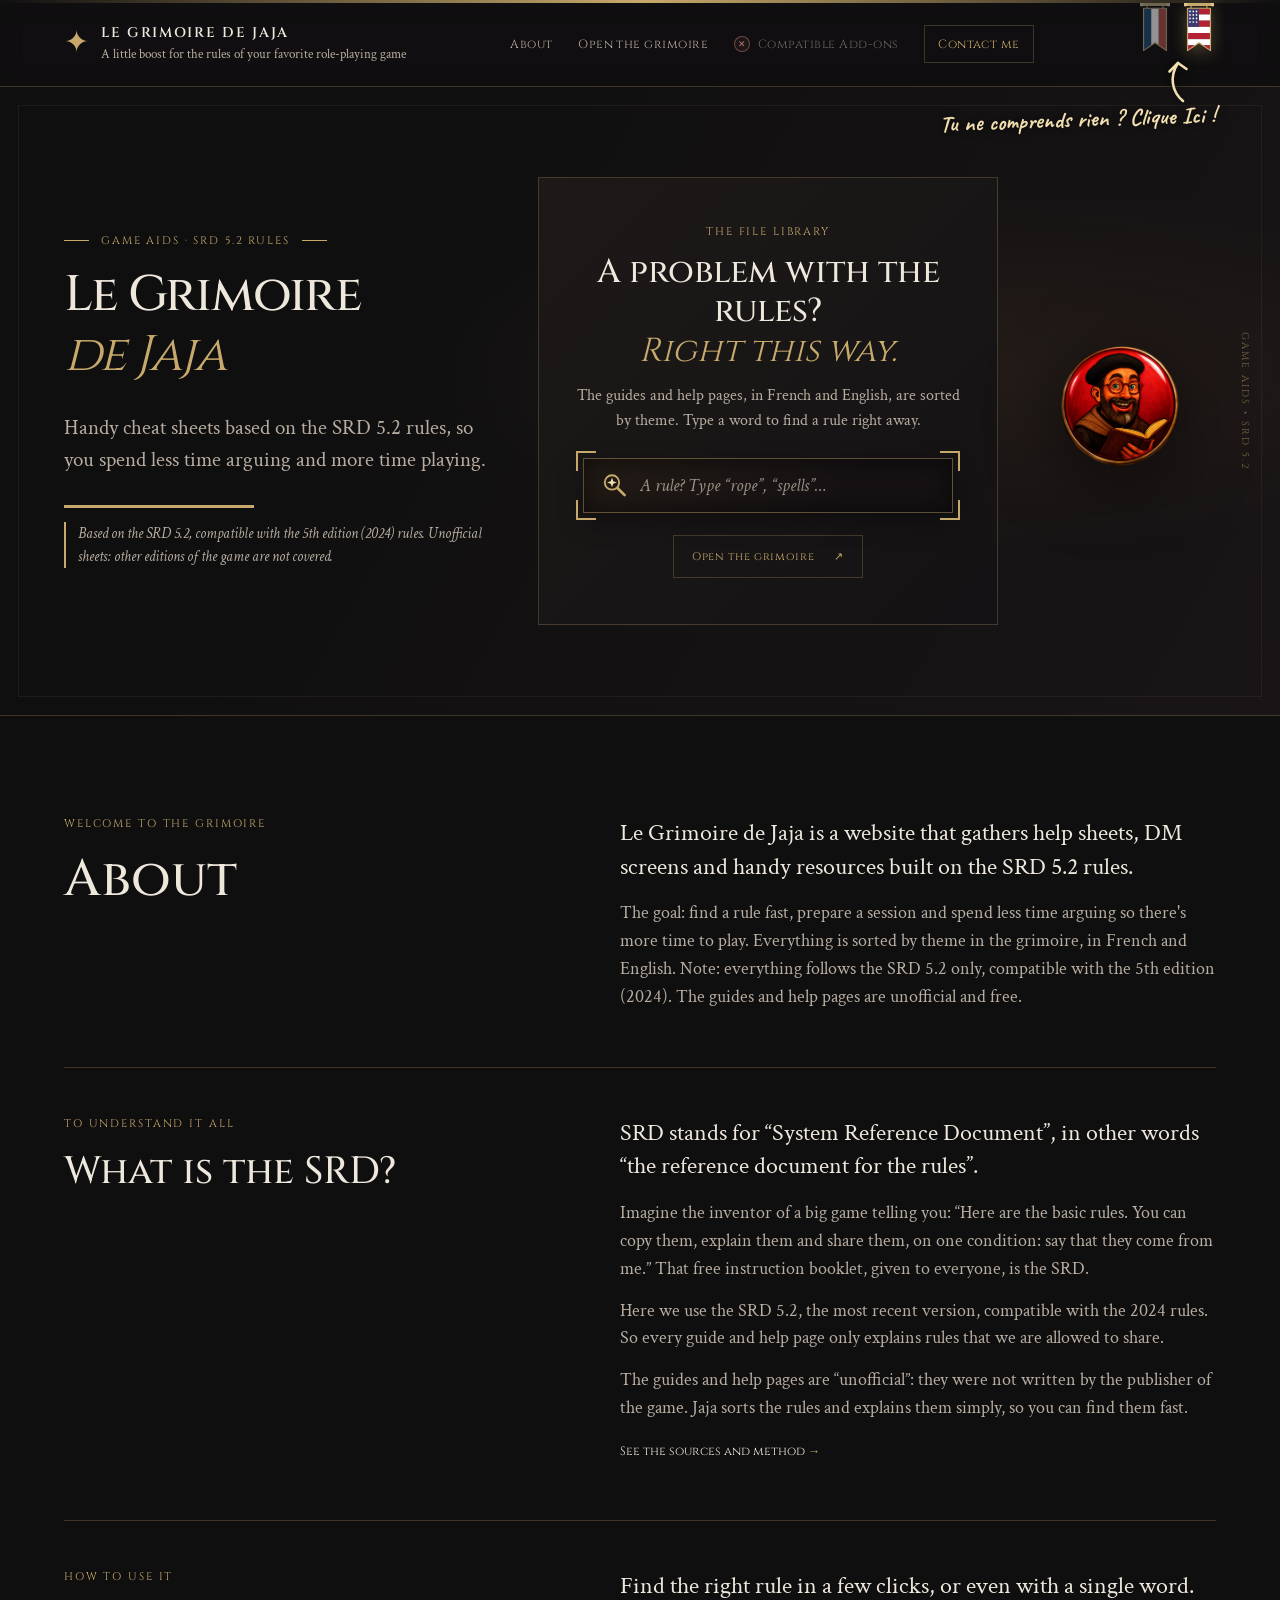
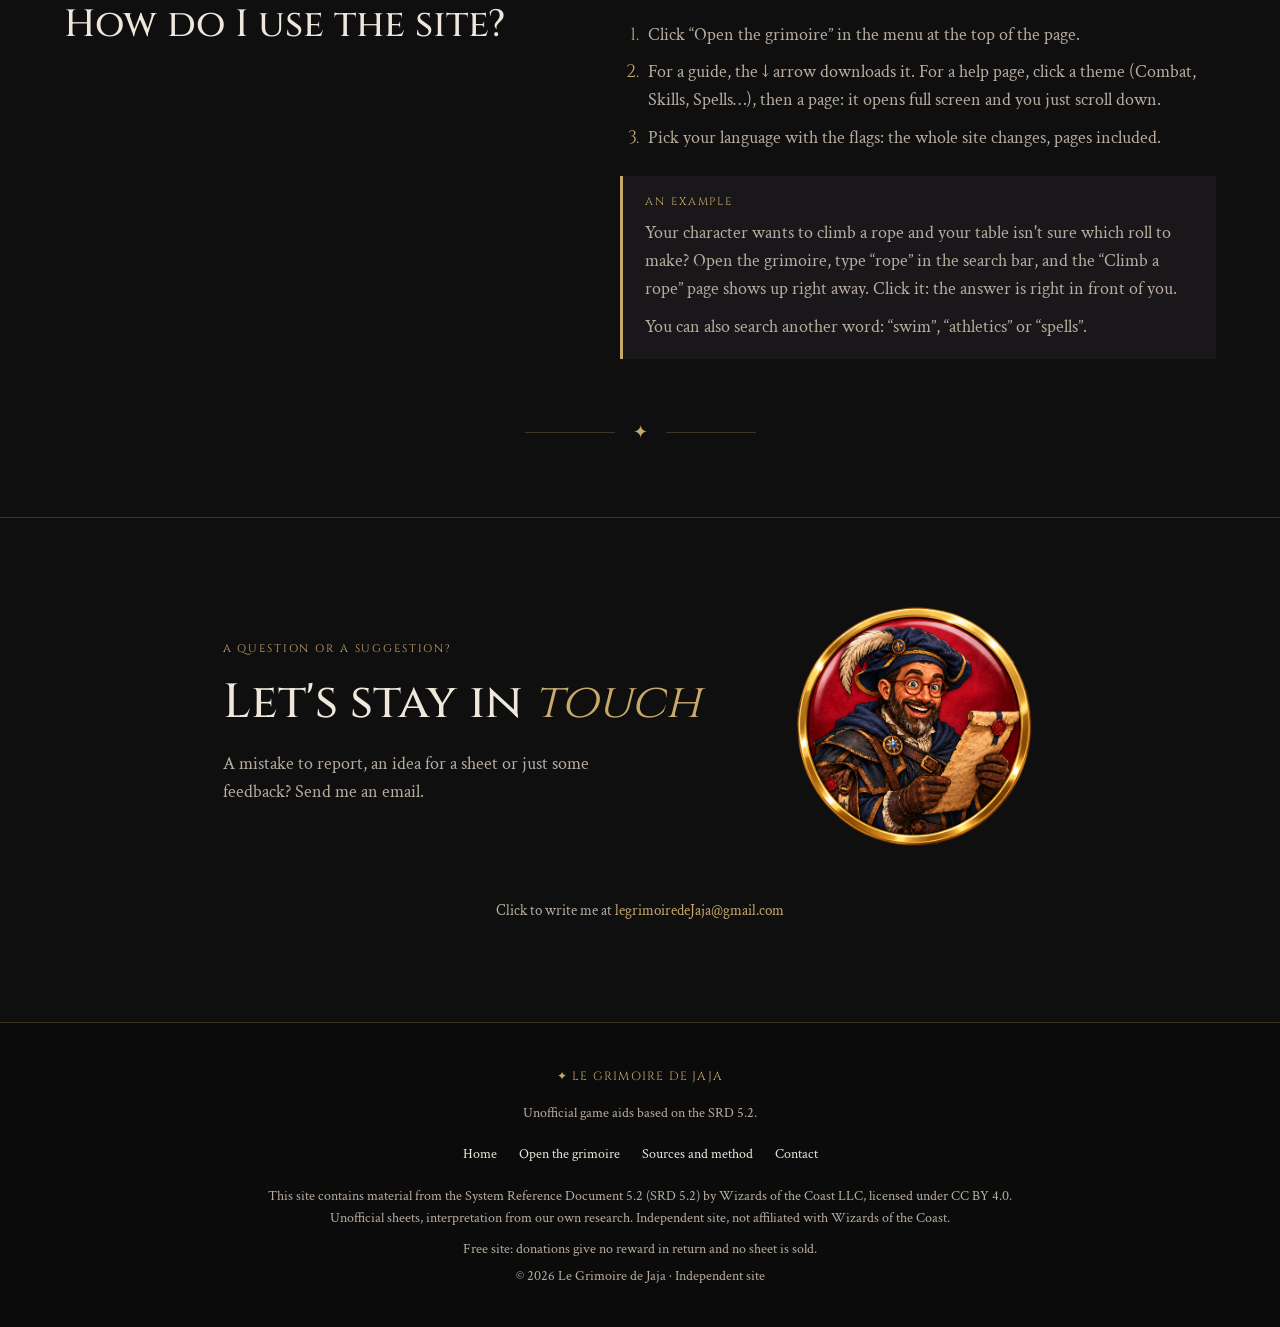
==== index.html @ dcc6d750 "Add files via upload" ====
<!doctype html>
<!-- 01. Déclare un document HTML moderne. -->
<html lang="fr">
<!-- 02. Contient les réglages de la page, invisibles dans le contenu. -->
<head>
  <meta charset="utf-8">
  <meta name="viewport" content="width=device-width, initial-scale=1">
  <meta name="theme-color" content="#100f10">
  <meta name="description" content="Le Grimoire de Jaja : fiches pratiques non officielles à lire ou à télécharger pour les joueurs et maîtres du jeu, basées sur les règles du SRD 5.2.">
  <title>Le Grimoire de Jaja — Aides de jeu SRD 5.2</title>
  <!-- Polices décoratives pour conserver le style médiéval du site. -->
  <link rel="preconnect" href="https://fonts.googleapis.com">
  <link rel="preconnect" href="https://fonts.gstatic.com" crossorigin>
  <link href="https://fonts.googleapis.com/css2?family=Cinzel:wght@400;500;600;700&family=Crimson+Text:wght@400;600;700&family=Caveat:wght@600;700&display=swap" rel="stylesheet">
  <link rel="stylesheet" href="styles.css?v=41">
</head>
<body>
  <div class="topline" aria-hidden="true"></div>

  <!-- En-tête : nom du site et liens de navigation. -->
  <header class="site-header">
    <a class="brand" href="index.html" aria-label="Le Grimoire de Jaja, accueil">
      <span class="brand-mark" aria-hidden="true">✦</span>
      <span><strong>LE GRIMOIRE DE JAJA</strong><small>Le p'tit coup de pouce aux règles de ton jeu de rôle préféré</small></span>
    </a>
    <button class="menu-toggle" aria-expanded="false" aria-controls="navigation">Menu <span>☰</span></button>
    <nav id="navigation" class="navigation" aria-label="Navigation principale">
      <a href="#presentation">Présentation</a>
      <a href="telechargements.html">Ouvrir le grimoire</a>
      <!-- AJOUTS COMPATIBLES : pas encore disponible, donc non cliquable et marqué d'une croix rouge douce.
           Le jour où la page existe : remplace ce <span> par <a href="ajouts.html">Ajouts Compatibles</a> -->
      <span class="nav-soon" aria-disabled="true" title="Bientôt disponible"><i class="soon-cross" aria-hidden="true">✕</i><span>Ajouts Compatibles</span><span class="sr-only"> (bientôt disponible)</span></span>
      <!-- VIDÉOS YOUTUBE (masqué pour l'instant) : pour remettre ce lien dans le menu, supprime simplement le mot « hidden » ci-dessous.
           Fais la même chose pour la section « VIDÉOS YOUTUBE » plus bas dans ce fichier. -->
      <a href="#videos" hidden>Vidéos YouTube</a>
      <a class="nav-support" href="mailto:legrimoiredeJaja@gmail.com" data-mail>Me contacter</a>
    </nav>
  </header>

  <main>
    <!-- ACCUEIL : le titre à gauche, la bibliothèque au centre, l'image de Jaja à droite. -->
    <section class="hero" id="accueil">
      <div class="hero-content">
        <p class="eyebrow"><span></span> Aides de jeu · Règles SRD 5.2 <span></span></p>
        <h1>Le Grimoire<br><em>de Jaja</em></h1>
        <p class="hero-copy">Des fiches pratiques basées sur les règles du SRD 5.2, pour passer moins de temps à débattre et plus de temps à jouer.</p>
        <span class="hero-rule" aria-hidden="true"></span>
        <p class="hero-edition">Basé sur le SRD 5.2, compatible avec les règles de la 5e édition (2024). Fiches non officielles : les autres versions du jeu ne sont pas couvertes.</p>
      </div>

      <div class="hero-card">
        <p class="eyebrow">La bibliothèque de fichiers</p>
        <h2>Un problème avec les règles ?<br><em>C'est par ici.</em></h2>
        <p>Les guides et les pages d'aide, en français et en anglais, sont classés par thème. Tape un mot pour trouver une règle tout de suite.</p>
        <!-- RECHERCHE RAPIDE : tape « corde », « sorts »… et les règles apparaissent ici (voir accueil-recherche.js). -->
        <form class="quick-search" role="search" action="telechargements.html" method="get">
          <label class="sr-only" for="quick-q">Rechercher une règle</label>
          <div class="search-field">
            <svg class="search-icon" viewBox="0 0 32 32" aria-hidden="true" focusable="false">
              <circle cx="13" cy="13" r="8.5" fill="none" stroke="#c7a96b" stroke-width="2.2"/>
              <path d="M19.5 19.5L28 28" stroke="#c7a96b" stroke-width="3.2" stroke-linecap="round"/>
              <path d="M13 7.2L14.5 11.5L18.8 13L14.5 14.5L13 18.8L11.5 14.5L7.2 13L11.5 11.5Z" fill="#f1dfb0"/>
            </svg>
            <input id="quick-q" name="q" type="search" placeholder="Une règle ? Tape « corde », « sorts »…" autocomplete="off" spellcheck="false">
          </div>
          <ul class="quick-results" hidden></ul>
          <div class="quick-more" hidden><a href="telechargements.html">Voir tous les résultats dans le grimoire ↗</a></div>
        </form>
        <a class="button button-outline" href="telechargements.html">Ouvrir le grimoire <span>↗</span></a>
      </div>

      <!-- IMAGE DE JAJA : cliquable, un clic lance une musique au hasard (voir musique.js). Sa taille se règle avec .hero-logo-wrap dans styles.css. Au passage de la souris : elle change de couleur et une note de musique apparaît. -->
      <div class="hero-logo-wrap">
        <img class="hero-logo" src="Le%20Grimoire%20de%20Jaja.png?v=41" alt="Jaja, un sourire aux lèvres, lisant un grimoire" role="button" tabindex="0" aria-pressed="false" aria-label="Lancer une musique du Grimoire de Jaja">
      </div>
      
      
      <div class="hero-side-note" aria-hidden="true">AIDES DE JEU • SRD 5.2</div>
    </section>

    <!-- PRÉSENTATION : titre à gauche, texte à droite. -->
    <section class="intro section-wrap" id="presentation">
      <div class="intro-split">
        <div class="section-heading">
          <p class="eyebrow">Bienvenue dans le grimoire</p>
          <h2>Présentation</h2>
        </div>
        <div class="intro-body">
          <p class="lead">Le Grimoire de Jaja, c'est un site qui regroupe des fiches d'aide, des écrans de MD et des ressources pratiques fondées sur les règles du SRD 5.2.</p>
          <p class="intro-text">Le but : retrouver vite une règle, préparer une séance et passer moins de temps à débattre pour plus de temps à jouer. Tout est classé par thème dans le grimoire, en français et en anglais. Attention : tout suit uniquement le SRD 5.2, compatible avec la 5e édition (2024). Les guides et les pages d'aide sont non officiels et gratuits.</p>
        </div>
      </div>

      <!-- LE SRD EXPLIQUÉ SIMPLEMENT -->
      <div class="intro-split intro-extra" id="srd">
        <div class="section-heading">
          <p class="eyebrow">Pour tout comprendre</p>
          <h3>Le SRD, c'est quoi ?</h3>
        </div>
        <div class="intro-body">
          <p class="lead">SRD, ça veut dire « System Reference Document », c'est-à-dire « le document de référence des règles ».</p>
          <p class="intro-text">Imagine que l'inventeur d'un grand jeu te dise : « Voici les règles de base. Tu peux les copier, les expliquer et les partager, à une condition : dire que ça vient de moi. » Ce mode d'emploi gratuit et offert à tout le monde, c'est le SRD.</p>
          <p class="intro-text">Ici, on utilise le SRD 5.2, la version la plus récente, compatible avec les règles de 2024. Chaque guide et chaque page d'aide n'explique donc que des règles que l'on a le droit de partager.</p>
          <p class="intro-text">Les guides et les pages d'aide sont « non officiels » : ce n'est pas l'éditeur du jeu qui les a écrits. C'est Jaja qui range les règles et les explique simplement, pour que tu les retrouves vite.</p>
          <p class="intro-text"><a class="text-link" href="sources.html">Voir les sources et la méthode <span>→</span></a></p>
        </div>
      </div>

      <!-- COMMENT UTILISER LE SITE -->
      <div class="intro-split intro-extra" id="mode-emploi">
        <div class="section-heading">
          <p class="eyebrow">Mode d'emploi</p>
          <h3>Comment utiliser le site ?</h3>
        </div>
        <div class="intro-body">
          <p class="lead">Trouver la bonne règle en quelques clics, ou même avec un seul mot.</p>
          <ol class="howto">
            <li>Clique sur « Ouvrir le grimoire » dans le menu en haut de la page.</li>
            <li>Pour un guide, la flèche ↓ le télécharge. Pour une page d'aide, clique sur un thème (Combat, Compétences, Sorts…), puis sur une page : elle s'ouvre en grand et il n'y a plus qu'à faire défiler.</li>
            <li>Choisis ta langue avec les drapeaux : tout le site change, pages comprises.</li>
          </ol>
          <div class="example-box">
            <p class="example-title">Un exemple</p>
            <p>Ton personnage veut escalader une corde et ta table hésite sur le jet à faire ? Ouvre le grimoire, tape « corde » dans la barre de recherche, et la page « Escalader une corde » apparaît tout de suite. Clique dessus : la réponse est sous tes yeux.</p>
            <p>Tu peux aussi chercher un autre mot : « nager », « athlétisme » ou « sorts ».</p>
          </div>
        </div>
      </div>
      <div class="divider-ornament"><span></span> ✦ <span></span></div>
    </section>

    <!-- ╔═══ VIDÉOS YOUTUBE : SECTION MASQUÉE POUR L'INSTANT ═══╗
         POUR LA REMETTRE EN PLACE :
           1) Sur la ligne <section ...> juste en dessous, supprime le mot « hidden ».
           2) En haut de ce fichier, dans le menu, supprime aussi « hidden » sur le lien « Vidéos YouTube ».
           3) Dans styles.css, rien à changer : les styles des vidéos y sont toujours (partie « 14. VIDÉOS »).
         POUR LA MASQUER DE NOUVEAU : remets le mot « hidden » aux mêmes endroits.
         (Titre à gauche, petit dé rouge cliquable et son texte au milieu.)
         ╚════════════════════════════════════════════════════════╝ -->
    <section class="videos-section section-wrap" id="videos" hidden>
      <div class="videos-grid">
        <div class="section-heading">
          <p class="eyebrow">À regarder</p>
          <h2>Vidéos <em>YouTube</em></h2>
          <p class="videos-intro">Retrouve ici les vidéos pour mieux comprendre les règles en images.</p>
        </div>
        <div class="videos-channel">
          <!-- DÉ YOUTUBE : le lien mène à la chaîne. Pour changer l'adresse, modifie href. Pour changer sa taille : .d20-link svg dans styles.css. -->
          <a class="d20-link" href="https://www.youtube.com/results?search_query=le+grimoire+de+jaja" target="_blank" rel="noopener noreferrer" aria-label="Ouvrir la chaîne YouTube du Grimoire de Jaja">
            <svg viewBox="0 0 200 200" role="img" aria-hidden="true">
              <g stroke="#ffffff" stroke-width="3" stroke-linejoin="round">
                <polygon points="100,10 22,55 100,42" fill="#c40000"/>
                <polygon points="100,10 178,55 100,42" fill="#e30000"/>
                <polygon points="178,55 100,42 158,138" fill="#b00000"/>
                <polygon points="178,55 178,145 158,138" fill="#d60000"/>
                <polygon points="178,145 100,190 158,138" fill="#a40000"/>
                <polygon points="100,190 42,138 158,138" fill="#cf0000"/>
                <polygon points="100,190 22,145 42,138" fill="#a40000"/>
                <polygon points="22,145 22,55 42,138" fill="#d60000"/>
                <polygon points="22,55 100,42 42,138" fill="#b00000"/>
                <polygon points="100,42 158,138 42,138" fill="#ff1a1a"/>
              </g>
              <text x="100" y="118" text-anchor="middle" font-family="Cinzel, Georgia, serif" font-size="38" font-weight="700" fill="#ffffff">20</text>
            </svg>
            <span>Ouvrir la chaîne ↗</span>
          </a>
          <p class="lead">Si tu ne connais pas ma chaîne du Grimoire de Jaja, c'est par ici !</p>
        </div>
      </div>
    </section>

    <!-- CONTACT : le texte à gauche, l'image « Le Grimoire de Jaja 2 » à côté, au centre de la page.
         L'image brille au passage de la souris et sert de bouton pour écrire un message.
         Si ton fichier image porte un autre nom, change-le dans la ligne <img> ci-dessous. -->
    <section class="contact-section section-wrap" id="contact">
      <div class="contact-row">
        <div class="contact-text">
          <p class="eyebrow">Une question ou une suggestion ?</p>
          <h2>Restons en <em>contact</em></h2>
          <p>Une erreur à signaler, une idée de fiche ou simplement un avis ? Envoie-moi un e-mail.</p>
        </div>
        <a class="contact-jaja" href="mailto:legrimoiredeJaja@gmail.com" data-mail aria-label="Clique sur Jaja pour écrire un e-mail au Grimoire de Jaja">
          <img src="Le%20Grimoire%20de%20Jaja%202.png?v=41" alt="Jaja, un sourire aux lèvres, lisant un grimoire" loading="lazy">
        </a>
      </div>
      <p class="contact-mail">Clique pour m'écrire à <a href="mailto:legrimoiredeJaja@gmail.com">legrimoiredeJaja@gmail.com</a></p>
    </section>
  </main>

  <!-- Pied de page : liens utiles et année automatique. -->
  <footer class="site-footer">
    <a class="footer-brand" href="index.html">✦ LE GRIMOIRE DE JAJA</a>
    <p>Aides de jeu non officielles basées sur le SRD 5.2.</p>
    <div class="footer-links"><a href="index.html">Accueil</a><a href="telechargements.html">Ouvrir le grimoire</a><a href="sources.html">Sources et méthode</a><a href="mailto:legrimoiredeJaja@gmail.com" data-mail>Contact</a></div>
    <p class="footer-legal">Ce site contient du contenu du System Reference Document 5.2 (SRD 5.2) de Wizards of the Coast LLC, sous licence CC BY 4.0. Fiches non officielles, interprétation de nos recherches. Site indépendant, non affilié à Wizards of the Coast.</p>
    <p class="footer-legal">Site gratuit : les dons n'ouvrent droit à aucune contrepartie et aucune fiche n'est vendue.</p>
    <small>© <span id="year"></span> Le Grimoire de Jaja · Site indépendant</small>
  </footer>

  <script src="script.js"></script>
  <!-- Musique de Jaja : liste des morceaux dans musique.js -->
  <!-- Langue FR / US : fanions et traductions (voir lang.js) -->
  <script src="lang.js?v=41"></script>
  <script src="musique.js?v=41"></script>
  <!-- Liste des guides et pages d'aide, lecteur plein écran et recherche rapide de l'accueil -->
  <script src="parchemins.js?v=41"></script>
  <script src="lecteur.js?v=41"></script>
  <script src="accueil-recherche.js?v=41"></script>
  <!-- Fenêtre « Écrire au Grimoire » -->
  <script src="contact.js?v=41"></script>
  <!-- SOUTIEN : bouton Ko-fi « Support me » + phrase aléatoire avec une flèche (voir soutien.js) -->
  <script src='https://storage.ko-fi.com/cdn/scripts/overlay-widget.js'></script>
  <script src="soutien.js?v=41"></script>
</body>
</html>
---- styles.css ----
/* ============================================================
   01. COULEURS ET RÉGLAGES GÉNÉRAUX
   Modifie ces variables pour changer rapidement l'apparence.
   ============================================================ */
:root {
  --bg: #100f10;             /* Fond presque noir. */
  --panel: #191719;          /* Fond des cartes et panneaux. */
  --panel-light: #211d1d;    /* Fond légèrement plus clair. */
  --text: #eee7dc;           /* Couleur principale du texte. */
  --muted: #b8ada0;          /* Texte secondaire. */
  --gold: #c7a96b;           /* Doré médiéval. */
  --soft-red: #c27b74;       /* Rouge doux de la petite croix « bientôt ». */
  --line: rgba(199,169,107,.25); /* Traits et séparateurs. */
  --gutter: clamp(24px, 5vw, 105px); /* Marge gauche commune : aligne tous les titres de l'accueil. */
  --serif: "Crimson Text", Georgia, serif; /* Police de lecture. */
  --display: "Cinzel", Georgia, serif;     /* Police des titres. */
}

/* 02. Applique une taille de boîte prévisible à tous les éléments. */
* { box-sizing: border-box; }

/* 03. Défilement doux quand on clique sur un lien de section. */
html { scroll-behavior: smooth; }

/* 04. Style général du texte et du fond. */
body {
  margin: 0;
  background: var(--bg);
  color: var(--text);
  font-family: var(--serif);
  font-size: 18px;
  line-height: 1.55;
}

/* 05. Couleur commune des liens. */
a { color: inherit; text-decoration: none; }

/* Texte lu seulement par les lecteurs d'écran. */
.sr-only { position: absolute; width: 1px; height: 1px; overflow: hidden; clip: rect(0 0 0 0); white-space: nowrap; }

/* 06. Petite ligne dorée tout en haut de la page. */
.topline { height: 3px; background: linear-gradient(90deg, transparent, var(--gold), transparent); }

/* 07. En-tête : reste en haut pendant le défilement. */
.site-header {
  position: sticky; top: 0; z-index: 20;
  display: flex; align-items: center; justify-content: space-between;
  gap: 28px; padding: 18px clamp(20px, 5vw, 76px);
  background: rgba(16,15,16,.94); border-bottom: 1px solid var(--line);
  backdrop-filter: blur(12px);
}

/* 08. Bloc du nom et du petit slogan. */
.brand { display: flex; align-items: center; gap: 12px; min-width: 260px; }
.brand-mark { color: var(--gold); font-size: 30px; }
.brand strong { display: block; font: 600 14px var(--display); letter-spacing: .12em; }
.brand small { display: block; margin-top: 3px; color: var(--muted); font-size: 13px; }

/* 09. Liens de navigation sur ordinateur. */
.navigation { display: flex; align-items: center; gap: clamp(12px, 2vw, 28px); font: 12px var(--display); letter-spacing: .04em; }
.navigation a { color: var(--muted); transition: color .2s ease; }
.navigation a:hover, .navigation a.active { color: var(--gold); }
.navigation .nav-support { color: var(--gold); border: 1px solid var(--line); padding: 10px 13px; }

/* « Ajouts Compatibles » : pas encore disponible. Texte adouci + petite croix rouge discrète. */
.nav-soon { display: inline-flex; align-items: center; gap: 8px; cursor: not-allowed; }
.nav-soon > span:not(.sr-only) { color: var(--muted); opacity: .55; }
.soon-cross {
  display: inline-grid; place-items: center; width: 16px; height: 16px;
  font-style: normal; font-size: 9px; line-height: 1;
  color: var(--soft-red); border: 1px solid rgba(194,123,116,.5); border-radius: 50%;
  background: rgba(194,123,116,.08);
}

/* Fanions de langue (France / États-Unis) en haut à droite. */
.lang-switch { position: relative; display: flex; align-items: flex-start; gap: 10px; align-self: flex-start; margin-top: -18px; }
.flag { padding: 0 2px 6px; background: none; border: 0; cursor: pointer; opacity: .55; filter: saturate(.55); transition: opacity .25s, filter .25s; -webkit-tap-highlight-color: transparent; }
.flag svg { display: block; width: 30px; height: auto; transform-origin: 50% 0; animation: flag-sway 5s ease-in-out infinite alternate; }
.flag[data-lang="en"] svg { animation-delay: -2.2s; }
.flag:hover, .flag[aria-pressed="true"] { opacity: 1; filter: none; }
.flag[aria-pressed="true"] { filter: drop-shadow(0 4px 8px rgba(199,169,107,.35)); }
.flag:hover svg { animation-duration: 1.6s; }
.flag:focus-visible { outline: 1px solid var(--gold); outline-offset: 2px; }
/* Note manuscrite « Click Here ! » + flèche vers les fanions (tant que le visiteur n'a pas choisi). */
.lang-hint { display: none; position: absolute; top: 54px; right: 0; width: max-content; pointer-events: none; z-index: 30; }
.lang-switch.has-hint .lang-hint { display: flex; flex-direction: column; align-items: flex-end; animation: hint-wiggle 2.4s ease-in-out infinite; }
.lang-hint svg { order: -1; flex: 0 0 auto; width: 40px; height: 46px; margin-right: 18px; filter: drop-shadow(0 1px 4px rgba(0,0,0,.8)); }
.lang-hint-text { margin-top: 0; font: 700 23px/1.05 "Caveat", "Segoe Script", "Comic Sans MS", cursive; color: #f1dfb0; text-shadow: 0 1px 8px rgba(0,0,0,.9); white-space: nowrap; transform: rotate(-2deg); transform-origin: 100% 50%; }
@keyframes hint-wiggle { 0%, 100% { transform: translateY(0); } 50% { transform: translateY(4px); } }
@keyframes flag-sway { from { transform: rotate(-2.5deg); } to { transform: rotate(2.5deg); } }

/* 10. Bouton de menu masqué sur ordinateur. */
.menu-toggle { display: none; color: var(--text); background: transparent; border: 1px solid var(--line); padding: 8px 12px; font: 12px var(--display); }

/* 11. ACCUEIL : trois blocs — titre, bibliothèque, image de Jaja. */
.hero {
  position: relative; min-height: 590px;
  display: grid;
  grid-template-columns: minmax(0, 1.1fr) minmax(0, 1.2fr) auto;
  grid-template-areas: "text card logo";
  align-items: center; gap: clamp(28px, 4vw, 72px);
  padding: 90px clamp(56px, 7vw, 110px) 90px clamp(24px, 5vw, 105px);
  overflow: hidden;
  background: radial-gradient(ellipse at 75% 45%, rgba(112,78,45,.16), transparent 38%), linear-gradient(120deg, #100f10 30%, #191516 100%);
  border-bottom: 1px solid var(--line);
}
.hero::after { content: ""; position: absolute; inset: 18px; border: 1px solid rgba(199,169,107,.08); pointer-events: none; }
.hero-content { grid-area: text; position: relative; z-index: 1; }
.hero-card { grid-area: card; position: relative; z-index: 1; padding: 46px 8%; text-align: center; background: linear-gradient(135deg, #1d1918, #141214); border: 1px solid var(--line); }
.hero-card .eyebrow { margin-bottom: 14px; }
.hero-card h2 { margin-bottom: 12px; font-size: clamp(24px, 2.6vw, 38px); }
.hero-card p:not(.eyebrow) { max-width: 420px; margin: 0 auto 24px; color: var(--muted); font-size: 16px; }

/* IMAGE DE JAJA (à droite) : cliquable, elle lance la musique.
   - width : change la taille (minimum, idéal, maximum). Exemple : clamp(200px, 18vw, 340px) */
.hero-logo-wrap { grid-area: logo; position: relative; z-index: 2; width: clamp(130px, 11vw, 200px); border-radius: 50%; cursor: pointer; }
.hero-logo {
  display: block; width: 100%; height: auto;
  filter: drop-shadow(0 15px 35px rgba(0,0,0,.55));
  cursor: pointer; -webkit-tap-highlight-color: transparent;
  transition: transform .3s ease, filter .3s ease;
}
/* Au passage de la souris : l'image change de couleur, brille et une note de musique apparaît dessus en transparence.
   Pour une autre couleur, change hue-rotate (0 à 360). */
.hero-logo-wrap:hover .hero-logo, .hero-logo-wrap:focus-within .hero-logo {
  transform: scale(1.05);
  filter: hue-rotate(170deg) saturate(1.25) brightness(1.2) drop-shadow(0 0 12px rgba(125,220,255,.95)) drop-shadow(0 0 30px rgba(90,170,255,.8));
}
.hero-logo-wrap::after {
  content: ""; position: absolute; inset: 0; pointer-events: none; opacity: 0; transform: scale(.85);
  background: url("data:image/svg+xml,%3Csvg xmlns='http://www.w3.org/2000/svg' viewBox='0 0 64 64'%3E%3Cg fill='white'%3E%3Cellipse cx='19' cy='48' rx='9' ry='7' transform='rotate(-20 19 48)'/%3E%3Cellipse cx='45' cy='42' rx='9' ry='7' transform='rotate(-20 45 42)'/%3E%3Cpath d='M25 46 V15 L51 8 V40 H46 V20 L30 24 V46 Z'/%3E%3C/g%3E%3C/svg%3E") center / 56% no-repeat;
  filter: drop-shadow(0 0 6px rgba(20,60,140,.9));
  transition: opacity .3s ease, transform .3s ease;
}
.hero-logo-wrap:hover::after, .hero-logo-wrap:focus-within::after { opacity: .7; transform: scale(1); }
.hero-logo:focus:not(:focus-visible) { outline: none; }
.hero-logo:focus-visible { outline: 1px solid var(--gold); outline-offset: 8px; border-radius: 50%; }
/* Pendant la musique : l'image pulse doucement et la note reste visible. */
@keyframes jaja-pulse { 0%, 100% { transform: scale(1); } 50% { transform: scale(1.045); } }
.hero-logo.is-playing { animation: jaja-pulse 1.8s ease-in-out infinite; }
.hero-logo-wrap:has(.is-playing)::after { opacity: .55; transform: scale(1); }
/* Téléphone / tablette (pas de souris) : la note reste légèrement visible pour inviter à toucher l'image. */
@media (hover: none) { .hero-logo-wrap::after { opacity: .35; transform: scale(1); } }

.eyebrow { margin: 0 0 18px; color: var(--gold); font: 11px var(--display); letter-spacing: .17em; text-transform: uppercase; }
.hero-content .eyebrow { display: flex; align-items: center; gap: 12px; }
.hero-content .eyebrow span { width: 25px; height: 1px; background: var(--gold); }
h1, h2, h3 { margin-top: 0; font-family: var(--display); font-weight: 500; line-height: 1.2; }
.hero h1 { margin: 0; font-size: clamp(36px, 3.9vw, 64px); letter-spacing: -.035em; }
.downloads-hero h1 { margin: 0; font-size: clamp(42px, 6vw, 68px); letter-spacing: -.035em; }
h1 em, h2 em { color: var(--gold); font-weight: 400; }
.hero-copy { max-width: 570px; margin: 26px 0 0; color: var(--muted); font-size: 21px; }
.hero-rule { display: block; width: 190px; height: 3px; margin-top: 28px; background: var(--gold); }
.button { display: inline-flex; align-items: center; justify-content: center; gap: 20px; padding: 13px 18px; font: 11px var(--display); letter-spacing: .06em; transition: background .2s, border-color .2s; }
.button-primary { color: #17130d; background: var(--gold); border: 1px solid var(--gold); }
.button-primary:hover { background: #dfc38a; }
.button-outline { color: var(--gold); border: 1px solid var(--line); }
.button-outline:hover { border-color: var(--gold); }
.text-link { color: var(--text); font: 12px var(--display); }
.text-link span { color: var(--gold); }
.text-link:hover { color: var(--gold); }
.hero-side-note { position: absolute; right: 2.2%; top: 50%; transform: translateY(-50%); color: rgba(199,169,107,.55); font: 10px var(--display); letter-spacing: .2em; writing-mode: vertical-rl; }

/* 12. Largeur commune des sections. */
.section-wrap { width: min(1120px, calc(100% - 48px)); margin: 0 auto; }
.section-heading { margin-bottom: 36px; }
.section-heading h2, .contact-section h2 { margin-bottom: 12px; font-size: clamp(30px, 4.5vw, 48px); }
.lead { margin: 0; font-size: 24px; line-height: 1.4; }
.divider-ornament { display: flex; align-items: center; justify-content: center; gap: 18px; margin-top: 60px; color: var(--gold); }
.divider-ornament span { width: 90px; height: 1px; background: var(--line); }

/* Sections de l'accueil : pleine largeur, alignées à gauche comme le titre « Le Grimoire de Jaja ». */
.intro.section-wrap, .videos-section.section-wrap, .contact-section.section-wrap {
  width: auto; max-width: none; margin: 0;
  padding-left: var(--gutter); padding-right: var(--gutter);
}

/* 13. PRÉSENTATION : titre à gauche, texte à droite. */
.intro { padding-top: 100px; padding-bottom: 70px; }
.intro-split { display: grid; grid-template-columns: 1fr 1.2fr; gap: 60px; align-items: start; }
.intro-split .section-heading { margin-bottom: 0; }
.intro-split h2 { font-size: clamp(32px, 4vw, 52px); }
.intro-body .lead { margin-bottom: 16px; }
.intro-text { margin: 0; color: var(--muted); }

/* 14. VIDÉOS : titre à gauche, petit dé cliquable + texte au milieu.
   (Section masquée pour l'instant dans index.html. Ces styles sont conservés tels quels :
   pour la remettre, suis le mode d'emploi « VIDÉOS YOUTUBE » écrit dans index.html.) */
.videos-section { padding-top: 15px; padding-bottom: 95px; }
.videos-grid { display: grid; grid-template-columns: 1fr 1.2fr; gap: 60px; align-items: center; }
.videos-grid .section-heading { margin-bottom: 0; }
.videos-intro { max-width: 380px; margin: 8px 0 0; color: var(--muted); font-size: 16px; }
.videos-channel { display: flex; align-items: center; gap: 28px; }
.videos-channel .lead { font-size: 22px; }
.d20-link { display: inline-flex; flex: 0 0 auto; flex-direction: column; align-items: center; gap: 8px; color: var(--muted); font: 10px var(--display); letter-spacing: .08em; transition: color .2s; }
/* TAILLE DU D20 : change width (minimum, idéal, maximum). */
.d20-link svg { width: clamp(72px, 7vw, 100px); height: auto; filter: drop-shadow(0 8px 16px rgba(255,0,0,.22)); transition: transform .6s ease; }
.d20-link:hover { color: var(--gold); }
.d20-link:hover svg { transform: rotate(60deg) scale(1.06); }

/* 15. CONTACT : texte + image de Jaja côte à côte, centrés sur la page. L'image brille au survol et sert de bouton. */
.contact-section { display: flex; flex-direction: column; align-items: center; gap: 26px; padding-top: 75px; padding-bottom: 100px; border-top: 1px solid var(--line); }
.contact-row { display: flex; align-items: center; justify-content: center; gap: clamp(30px, 6vw, 80px); }
.contact-text > p:last-child { max-width: 420px; color: var(--muted); }
/* TAILLE DE L'IMAGE : change la 2e valeur de width. */
.contact-jaja { display: block; width: min(280px, 42vw); flex: none; border-radius: 12px; }
.contact-jaja img { display: block; width: 100%; height: auto; transition: filter .25s ease, transform .25s ease; }
.contact-jaja:hover img, .contact-jaja:focus-visible img { filter: brightness(1.15) drop-shadow(0 0 10px rgba(241,223,176,.9)) drop-shadow(0 0 26px rgba(199,169,107,.7)); transform: scale(1.04); }
.contact-jaja:focus-visible { outline: 1px solid var(--gold); outline-offset: 8px; }
.contact-mail { margin: 0; text-align: center; color: var(--muted); font-size: 15px; }
.contact-mail a { color: var(--gold); }


/* Fenêtre « Écrire au Grimoire » (ordinateur). */
.mail-dialog { width: min(420px, calc(100% - 36px)); padding: 30px; color: var(--text); background: var(--panel); border: 1px solid var(--gold); }
.mail-dialog::backdrop { background: rgba(0,0,0,.72); }
.mail-dialog h3 { margin: 0 0 6px; font-size: 22px; }
.mail-dialog p { margin: 0 0 18px; color: var(--muted); }
.mail-options { display: grid; gap: 10px; }
.mail-options .button { width: 100%; justify-content: space-between; }
.mail-options .button-outline { background: transparent; cursor: pointer; }
.mail-copied { min-height: 1.4em; margin: 12px 0 0; color: var(--gold); font-size: 15px; }
.mail-close { display: block; margin: 6px auto 0; padding: 6px 10px; color: var(--muted); background: none; border: 0; font: 12px var(--display); cursor: pointer; }
.mail-close:hover { color: var(--gold); }

/* Un élément « caché » par la recherche disparaît vraiment. */
[hidden] { display: none !important; }

/* 16. PAGE DES TÉLÉCHARGEMENTS. */
.downloads-hero { padding-top: 95px; padding-bottom: 45px; }
.downloads-hero .hero-copy { max-width: 680px; }
.downloads-content { padding-bottom: 90px; }

/* Barre de recherche : cadre de manuscrit aux coins dorés. */
.search-box { padding-bottom: 30px; }
.search-eyebrow { display: flex; align-items: center; gap: 12px; margin: 0 0 16px; color: var(--gold); font: 11px var(--display); letter-spacing: .2em; text-transform: uppercase; }
.search-eyebrow b { font-weight: 500; }
.search-eyebrow span:first-child { flex: 0 0 28px; height: 1px; background: var(--gold); }
.search-eyebrow span:last-child { flex: 1; height: 1px; background: linear-gradient(90deg, rgba(199,169,107,.5), transparent); }
.search-field { position: relative; margin: 8px; background: linear-gradient(135deg, #231c16, #161214 70%); border: 1px solid rgba(199,169,107,.4); box-shadow: inset 0 0 26px rgba(0,0,0,.6), 0 8px 24px rgba(0,0,0,.35); transition: border-color .25s, box-shadow .25s; }
.search-field::before { content: ""; position: absolute; inset: -8px; pointer-events: none;
  background:
    linear-gradient(var(--gold), var(--gold)) 0 0 / 20px 2px no-repeat,
    linear-gradient(var(--gold), var(--gold)) 0 0 / 2px 20px no-repeat,
    linear-gradient(var(--gold), var(--gold)) 100% 0 / 20px 2px no-repeat,
    linear-gradient(var(--gold), var(--gold)) 100% 0 / 2px 20px no-repeat,
    linear-gradient(var(--gold), var(--gold)) 0 100% / 20px 2px no-repeat,
    linear-gradient(var(--gold), var(--gold)) 0 100% / 2px 20px no-repeat,
    linear-gradient(var(--gold), var(--gold)) 100% 100% / 20px 2px no-repeat,
    linear-gradient(var(--gold), var(--gold)) 100% 100% / 2px 20px no-repeat; }
.search-field:focus-within { border-color: var(--gold); box-shadow: inset 0 0 26px rgba(0,0,0,.6), 0 0 28px rgba(199,169,107,.3); }
.search-icon { position: absolute; left: 17px; top: 50%; width: 27px; height: 27px; transform: translateY(-50%); pointer-events: none; transition: transform .45s ease; }
.search-field:focus-within .search-icon { transform: translateY(-50%) rotate(-14deg) scale(1.12); }
.search-field input { width: 100%; padding: 18px 56px 18px 58px; color: var(--text); background: transparent; border: 0; border-radius: 0; font: 20px var(--serif); outline: none; -webkit-appearance: none; appearance: none; }
.search-field input::placeholder { color: var(--muted); font-style: italic; opacity: .8; }
.search-field input::-webkit-search-cancel-button { display: none; }
.search-clear { position: absolute; right: 10px; top: 50%; transform: translateY(-50%); width: 34px; height: 34px; color: var(--gold); background: none; border: 1px solid transparent; font-size: 15px; cursor: pointer; transition: border-color .2s, background .2s; }
.search-clear:hover { border-color: var(--line); background: rgba(199,169,107,.1); }
.search-status { min-height: 1.5em; margin: 14px 0 0 2px; color: var(--muted); font-size: 16px; font-style: italic; }
.search-status:not(:empty)::before { content: "✦ "; color: var(--gold); font-style: normal; }

/* Chaque thème est un menu qui s'ouvre et se ferme au clic. */
.download-category { border-top: 1px solid var(--line); }
.download-category:last-of-type { border-bottom: 1px solid var(--line); }
.download-category > summary { display: flex; align-items: center; gap: 22px; padding: 26px 6px; cursor: pointer; list-style: none; transition: background .2s; }
.download-category > summary::-webkit-details-marker { display: none; }
.download-category > summary:hover { background: rgba(199,169,107,.05); }
.download-category > summary:focus-visible { outline: 1px solid var(--gold); outline-offset: -1px; }
.cat-number { color: var(--gold); font: 13px var(--display); }
.cat-title { margin: 0; font-size: clamp(26px, 3.6vw, 40px); transition: color .2s; }
.cat-meta { margin-left: auto; color: var(--muted); font-size: 15px; }
.cat-toggle { position: relative; flex: 0 0 34px; height: 34px; border: 1px solid var(--line); }
.cat-toggle::before, .cat-toggle::after { content: ""; position: absolute; left: 50%; top: 50%; width: 12px; height: 1px; background: var(--gold); transform: translate(-50%, -50%); transition: transform .25s ease; }
.cat-toggle::after { transform: translate(-50%, -50%) rotate(90deg); }
.download-category[open] > summary .cat-title { color: var(--gold); }
.download-category[open] > summary .cat-toggle::after { transform: translate(-50%, -50%) rotate(0deg); }
.category-panel { padding: 0 6px 34px; }
.category-intro, .download-note { color: var(--muted); }
.category-intro { margin: 0 0 18px; }

.download-item { display: grid; grid-template-columns: 1fr 1fr; gap: 30px; align-items: center; padding: 20px 0; border-top: 1px solid var(--line); }
.download-info { display: flex; align-items: flex-start; gap: 18px; }
.download-number { color: var(--gold); font: 13px var(--display); }
.download-info h3 { margin: 0 0 4px; font-size: 19px; }
.download-info p { margin: 0; color: var(--muted); font-size: 15px; }
.download-links { display: grid; grid-template-columns: 1fr 1fr; gap: 8px; }
.file-link { flex: 1; min-width: 0; display: flex; align-items: center; gap: 12px; padding: 11px 13px; background: var(--panel); border: 1px solid transparent; font-size: 15px; }
.file-link:hover { border-color: var(--line); color: var(--gold); }
.file-link span { min-width: 34px; padding: 3px 5px; text-align: center; color: var(--gold); border: 1px solid var(--line); font: 10px var(--display); }
.file-link b { margin-left: auto; color: var(--gold); }
/* Tant que le lien est href="#", la fiche s'affiche en « bientôt » et n'est pas cliquable. */
.file-link[href="#"] { opacity: .5; pointer-events: none; }
.file-link[href="#"] b { display: none; }
.file-link[href="#"]::after { content: "bientôt"; margin-left: auto; color: var(--muted); font-size: 13px; font-style: italic; }
.download-note { margin-top: 28px; padding: 15px; background: var(--panel); font-size: 15px; }
.download-note a { color: var(--gold); }
.downloads-back { margin-top: 30px; }

/* Version US : « bientôt » en anglais et fiches anglaises en premier. */
html[lang="en"] .file-link[href="#"]::after { content: "soon"; }
html[lang="en"] .download-links .file-row:first-child { order: 2; }

/* Soutien Ko-fi : petite phrase manuscrite et flèche de combat qui montrent le bouton « Support me ».
   Si la flèche ne tombe pas pile sur le bouton, change --kofi-offset (plus grand = la note monte). */
:root { --kofi-offset: 84px; }
.kofi-note { position: fixed; left: 18px; bottom: var(--kofi-offset); z-index: 9990; display: flex; flex-direction: column; align-items: flex-start; max-width: min(280px, calc(100vw - 36px)); opacity: 0; transform: translateY(10px); pointer-events: none; transition: opacity .6s ease, transform .6s ease; }
.kofi-note.is-visible { opacity: 1; transform: none; pointer-events: auto; }
.kofi-note-bubble { position: relative; padding: 9px 32px 10px 14px; background: rgba(25,23,25,.96); border: 1px solid var(--gold); box-shadow: 0 10px 28px rgba(0,0,0,.55); }
.kofi-note-text { margin: 0; font: 700 22px/1.12 "Caveat", "Segoe Script", "Comic Sans MS", cursive; color: #f1dfb0; }
.kofi-note-close { position: absolute; top: 2px; right: 2px; width: 26px; height: 26px; color: var(--muted); background: none; border: 0; font-size: 13px; cursor: pointer; }
.kofi-note-close:hover { color: var(--gold); }
.kofi-arrow { display: block; width: 22px; height: 52px; margin: 3px 0 0 24px; transform-origin: 50% 0; animation: arrow-bob 1.7s ease-in-out infinite; }
@keyframes arrow-bob { 0%, 100% { transform: translateY(0); } 50% { transform: translateY(7px); } }

/* 17. Pied de page commun aux pages. */
.site-footer { padding: 38px 24px; text-align: center; border-top: 1px solid var(--line); background: #0c0b0c; }
.footer-brand { color: var(--gold); font: 12px var(--display); letter-spacing: .1em; }
.site-footer p, .site-footer small { color: var(--muted); font-size: 14px; }
.footer-links { display: flex; justify-content: center; gap: 22px; margin: 20px 0; font-size: 14px; }
.footer-links a:hover { color: var(--gold); }

/* 18. Écrans moyens : le bloc bibliothèque passe sous le titre. */
@media (max-width: 1100px) {
  .hero { grid-template-columns: minmax(0, 1fr) auto; grid-template-areas: "text logo" "card card"; row-gap: 40px; padding: 70px clamp(24px, 6vw, 70px); }
  .hero h1 { font-size: clamp(40px, 7vw, 64px); }
  .hero-side-note { display: none; }
}

/* 19. Menu mobile et écrans de taille moyenne. */
@media (max-width: 950px) {
  .site-header { flex-wrap: wrap; }
  .lang-hint-text { font-size: 20px; }
  .brand { order: 1; }
  .menu-toggle { display: block; order: 2; }
  .lang-switch { order: 3; margin-left: auto; }
  .navigation { order: 4; }
  .menu-toggle { display: block; }
  .navigation { display: none; flex-basis: 100%; flex-direction: column; align-items: stretch; gap: 0; padding-top: 12px; }
  .navigation.is-open { display: flex; }
  .navigation a, .navigation .nav-soon { padding: 12px 0; border-top: 1px solid var(--line); }
  .navigation .nav-support { padding: 12px; }
  .intro-split { grid-template-columns: 1fr; gap: 24px; }
  .videos-grid { grid-template-columns: 1fr; gap: 20px; }
  .contact-row { flex-direction: column; text-align: center; gap: 28px; }
  .contact-jaja { width: min(240px, 60vw); }
}

/* 20. Téléphones. */
@media (max-width: 620px) {
  .site-header { padding: 14px 18px; }
  .brand { min-width: 0; gap: 8px; }
  .brand strong { font-size: 11px; }
  .brand small { max-width: 230px; font-size: 11px; }
  :root { --gutter: 22px; }
  .hero { min-height: 0; grid-template-columns: 1fr; grid-template-areas: "text" "logo" "card"; padding: 60px 22px; row-gap: 34px; }
  .hero-logo-wrap { width: 40%; max-width: 170px; justify-self: center; }
  .hero-copy { font-size: 18px; }
  .section-wrap { width: calc(100% - 36px); }
  .intro { padding-top: 70px; }
  .videos-channel { gap: 18px; }
  .videos-channel .lead { font-size: 18px; }
  .download-item { grid-template-columns: 1fr; gap: 14px; }
  .download-links { grid-template-columns: 1fr; }
  .download-category > summary { gap: 14px; padding: 22px 2px; }
  .cat-meta { display: none; }
  .cat-toggle { margin-left: auto; }
  .footer-links { flex-wrap: wrap; }
}

/* Respecte les personnes qui préfèrent moins d'animations. */
@media (prefers-reduced-motion: reduce) {
  .hero-logo.is-playing, .flag svg, .lang-switch.has-hint .lang-hint, .kofi-arrow { animation: none; }
  .d20-link:hover svg { transform: none; }
  html { scroll-behavior: auto; }
}

/* Mention de version (accueil) */
.hero-edition { max-width: 570px; margin: 14px 0 0; padding-left: 12px; border-left: 2px solid var(--gold); color: var(--muted); font-size: 15px; font-style: italic; }

/* Une ligne = « Lire le parchemin » + petit bouton de téléchargement */
.file-row { display: flex; gap: 6px; align-items: stretch; }
.file-name { margin-left: 0; font-style: normal; }
.file-dl { flex: 0 0 46px; display: flex; align-items: center; justify-content: center; background: var(--panel); border: 1px solid transparent; color: var(--gold); font-size: 18px; }
.file-dl:hover { border-color: var(--line); }

/* Lecteur plein écran */
html.reader-open { overflow: hidden; }
.reader { width: 100vw; height: 100vh; height: 100dvh; max-width: none; max-height: none; margin: 0; padding: 0; border: 0; background: #1a1819; color: var(--text, #eee); }
.reader[open] { display: flex; flex-direction: column; }
.reader::backdrop { background: #000; }
.reader-bar { display: flex; align-items: center; gap: 8px; padding: 10px 14px; background: #100f10; border-bottom: 1px solid var(--line); }
.reader-title { flex: 1; min-width: 0; margin: 0; overflow: hidden; text-overflow: ellipsis; white-space: nowrap; font: 600 15px var(--display); color: var(--gold); }
.reader-btn { display: inline-flex; align-items: center; gap: 6px; padding: 8px 12px; background: var(--panel); border: 1px solid var(--line); color: var(--gold); font: 14px var(--display); cursor: pointer; }
.reader-btn:hover { background: #2a2628; }
.reader-body { flex: 1; overflow-y: auto; -webkit-overflow-scrolling: touch; }
.reader-pages { max-width: 1000px; margin: 0 auto; padding: 14px; display: grid; gap: 14px; justify-items: center; }
.reader-pages canvas, .reader-pages img { max-width: 100%; height: auto; background: #fff; box-shadow: 0 2px 14px rgba(0,0,0,.6); }
.reader-status { color: var(--muted); text-align: center; padding: 40px 10px; }
.reader-status a { color: var(--gold); }
@media (max-width: 560px) { .reader-btn span { display: none; } }

/* Étiquettes de règle et mentions SRD */
.tag { display: inline-block; margin-top: 8px; padding: 2px 8px; border: 1px solid var(--line); color: var(--gold); font: 10px var(--display); letter-spacing: .08em; text-transform: uppercase; }
.tag-hors-SRD { color: #d98a6a; border-color: rgba(217,138,106,.45); }
.tag-règle-de-table, .tag-interprétation { color: #9db8d9; border-color: rgba(157,184,217,.4); }
.fiche-mention { grid-column: 1 / -1; margin: -6px 0 0; color: var(--muted); font-size: 12.5px; font-style: italic; opacity: .8; }
.reader-heading { flex: 1; min-width: 0; }
.reader-heading .reader-title { flex: none; }
.reader-mention { margin: 2px 0 0; overflow: hidden; text-overflow: ellipsis; white-space: nowrap; color: var(--muted); font-size: 12px; font-style: italic; }
.footer-legal { max-width: 760px; margin: 10px auto 0; font-size: 12.5px; }
.sources { max-width: 820px; padding-bottom: 40px; }
.sources h2 { margin: 42px 0 12px; font-size: clamp(22px, 3vw, 30px); }
.sources ul { padding-left: 22px; }
.sources li { margin: 8px 0; }
.sources a { color: var(--gold); text-decoration: underline; text-underline-offset: 3px; }
.attribution { margin: 18px 0; padding: 14px 18px; border-left: 3px solid var(--gold); background: var(--panel); color: var(--muted); font-size: 15px; word-break: break-word; }

/* Présentation : le SRD expliqué et le mode d'emploi */
.intro-extra { margin-top: 56px; padding-top: 48px; border-top: 1px solid var(--line); }
.intro-extra h3 { font-size: clamp(26px, 3vw, 38px); }
.intro-body .intro-text + .intro-text { margin-top: 14px; }
.howto { margin: 18px 0 0; padding-left: 24px; color: var(--muted); }
.howto li { margin: 10px 0; padding-left: 4px; }
.howto li::marker { color: var(--gold); font-family: var(--display); }
.example-box { margin-top: 24px; padding: 18px 22px; border-left: 3px solid var(--gold); background: var(--panel); }
.example-box p { margin: 0 0 10px; color: var(--muted); }
.example-box p:last-child { margin-bottom: 0; }
.example-box .example-title { color: var(--gold); font: 11px var(--display); letter-spacing: .17em; text-transform: uppercase; }

/* Le Grimoire : deux sections (guides à télécharger, pages d'aide à consulter) */
.library-section + .library-section { margin-top: 64px; }
.library-head { margin-bottom: 22px; }
.library-title { margin: 0 0 8px; font-size: clamp(28px, 3.6vw, 42px); }
.library-intro { max-width: 640px; margin: 0; color: var(--muted); }
.guides-list { border-bottom: 1px solid var(--line); }
/* Lecteur en lecture seule : pas de bouton de téléchargement, on ne peut pas sélectionner l'image */
.reader-readonly .reader-pages canvas, .reader-readonly .reader-pages img { -webkit-user-select: none; user-select: none; -webkit-touch-callout: none; }

/* Recherche rapide de l'accueil (dans la carte « Un problème avec les règles ? ») */
.hero-card .quick-search { max-width: 480px; margin: 0 auto 22px; text-align: left; }
.hero-card .quick-search .search-field { margin: 8px 8px 0; }
.quick-search .search-field input { font-size: 18px; padding: 15px 20px 15px 56px; }
.quick-results { list-style: none; margin: 12px 8px 0; padding: 0; }
.quick-results .quick-item { display: flex; align-items: center; justify-content: space-between; gap: 14px; padding: 12px 0; border-top: 1px solid var(--line); }
.quick-item .quick-text { min-width: 0; }
.quick-item h3 { margin: 0 0 2px; font-size: 18px; }
.hero-card .quick-item p { margin: 0; max-width: none; color: var(--muted); font-size: 14px; }
.quick-links { display: flex; gap: 6px; flex: none; }
.quick-links .file-link { flex: none; padding: 8px 10px; gap: 8px; font-size: 14px; }
.quick-empty { padding: 12px 2px; color: var(--muted); font-style: italic; }
.quick-more { margin: 10px 8px 0; text-align: right; font-size: 14px; }
.quick-more a { color: var(--gold); }
@media (max-width: 560px) {
  .quick-results .quick-item { flex-direction: column; align-items: stretch; }
  .quick-links .file-link { flex: 1; }
  .quick-links .file-name { display: none; }
}
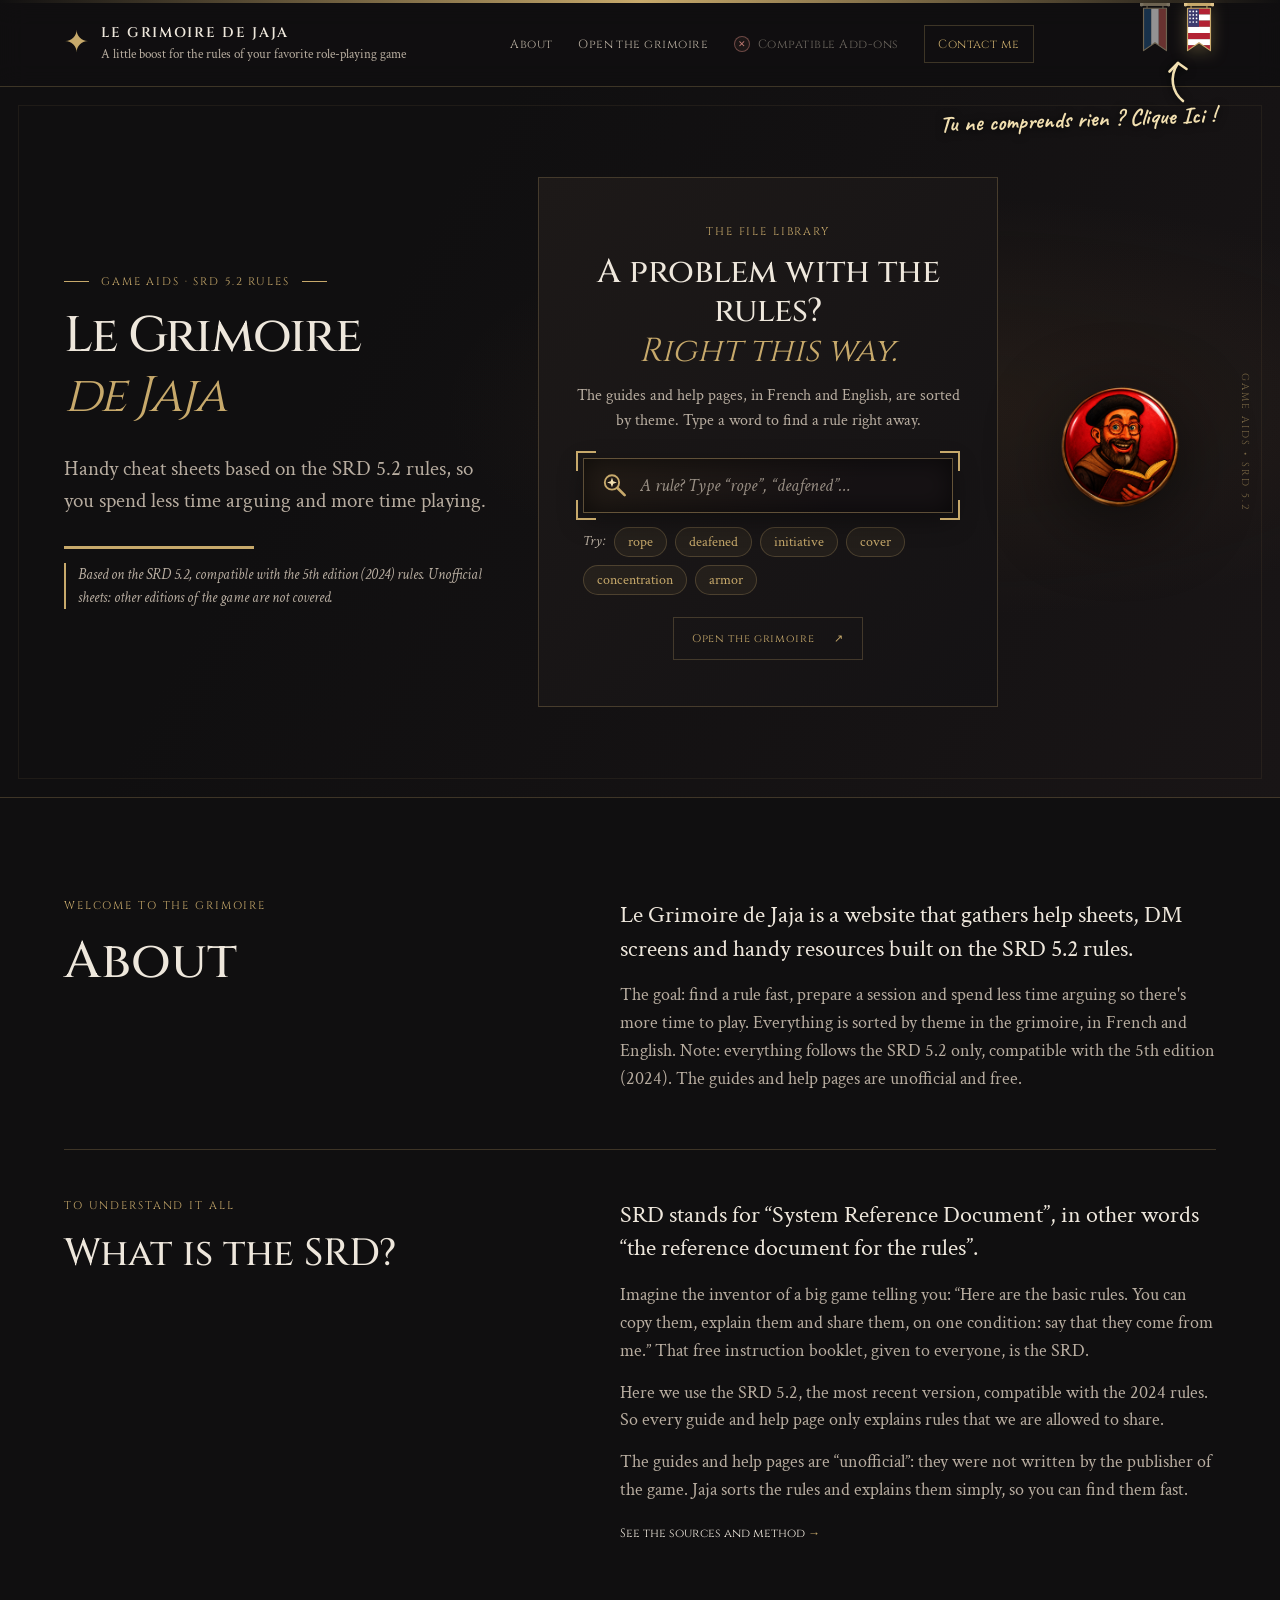
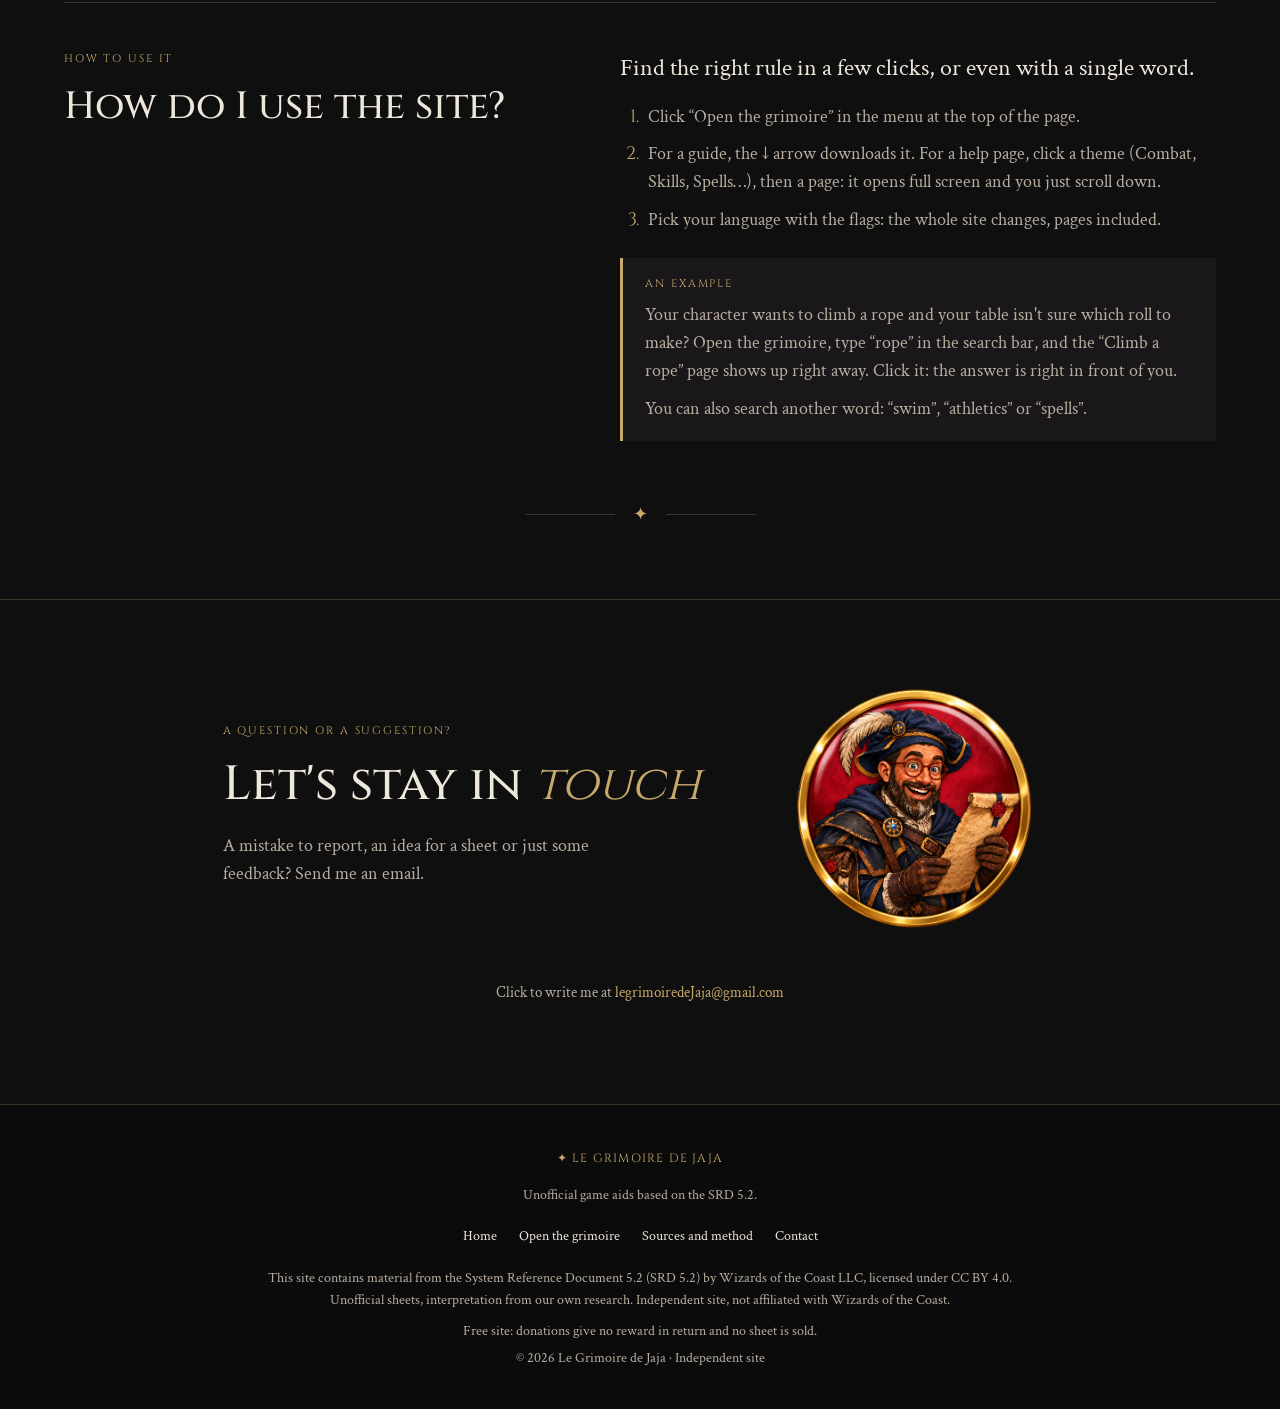
==== commit fcb019d7: "Add files via upload" ====
--- a/index.html
+++ b/index.html
@@ -12,7 +12,7 @@
   <link rel="preconnect" href="https://fonts.googleapis.com">
   <link rel="preconnect" href="https://fonts.gstatic.com" crossorigin>
   <link href="https://fonts.googleapis.com/css2?family=Cinzel:wght@400;500;600;700&family=Crimson+Text:wght@400;600;700&family=Caveat:wght@600;700&display=swap" rel="stylesheet">
-  <link rel="stylesheet" href="styles.css?v=41">
+  <link rel="stylesheet" href="styles.css?v=50">
 </head>
 <body>
   <div class="topline" aria-hidden="true"></div>
@@ -61,7 +61,7 @@
               <path d="M19.5 19.5L28 28" stroke="#c7a96b" stroke-width="3.2" stroke-linecap="round"/>
               <path d="M13 7.2L14.5 11.5L18.8 13L14.5 14.5L13 18.8L11.5 14.5L7.2 13L11.5 11.5Z" fill="#f1dfb0"/>
             </svg>
-            <input id="quick-q" name="q" type="search" placeholder="Une règle ? Tape « corde », « sorts »…" autocomplete="off" spellcheck="false">
+            <input id="quick-q" name="q" type="search" placeholder="Une règle ? Tape « corde », « assourdi »…" autocomplete="off" spellcheck="false">
           </div>
           <ul class="quick-results" hidden></ul>
           <div class="quick-more" hidden><a href="telechargements.html">Voir tous les résultats dans le grimoire ↗</a></div>
@@ -71,7 +71,7 @@
 
       <!-- IMAGE DE JAJA : cliquable, un clic lance une musique au hasard (voir musique.js). Sa taille se règle avec .hero-logo-wrap dans styles.css. Au passage de la souris : elle change de couleur et une note de musique apparaît. -->
       <div class="hero-logo-wrap">
-        <img class="hero-logo" src="Le%20Grimoire%20de%20Jaja.png?v=41" alt="Jaja, un sourire aux lèvres, lisant un grimoire" role="button" tabindex="0" aria-pressed="false" aria-label="Lancer une musique du Grimoire de Jaja">
+        <img class="hero-logo" src="Le%20Grimoire%20de%20Jaja.png?v=50" alt="Jaja, un sourire aux lèvres, lisant un grimoire" role="button" tabindex="0" aria-pressed="false" aria-label="Lancer une musique du Grimoire de Jaja">
       </div>
       
       
@@ -180,7 +180,7 @@
           <p>Une erreur à signaler, une idée de fiche ou simplement un avis ? Envoie-moi un e-mail.</p>
         </div>
         <a class="contact-jaja" href="mailto:legrimoiredeJaja@gmail.com" data-mail aria-label="Clique sur Jaja pour écrire un e-mail au Grimoire de Jaja">
-          <img src="Le%20Grimoire%20de%20Jaja%202.png?v=41" alt="Jaja, un sourire aux lèvres, lisant un grimoire" loading="lazy">
+          <img src="Le%20Grimoire%20de%20Jaja%202.png?v=50" alt="Jaja, un sourire aux lèvres, lisant un grimoire" loading="lazy">
         </a>
       </div>
       <p class="contact-mail">Clique pour m'écrire à <a href="mailto:legrimoiredeJaja@gmail.com">legrimoiredeJaja@gmail.com</a></p>
@@ -200,16 +200,16 @@
   <script src="script.js"></script>
   <!-- Musique de Jaja : liste des morceaux dans musique.js -->
   <!-- Langue FR / US : fanions et traductions (voir lang.js) -->
-  <script src="lang.js?v=41"></script>
-  <script src="musique.js?v=41"></script>
+  <script src="lang.js?v=50"></script>
+  <script src="musique.js?v=50"></script>
   <!-- Liste des guides et pages d'aide, lecteur plein écran et recherche rapide de l'accueil -->
-  <script src="parchemins.js?v=41"></script>
-  <script src="lecteur.js?v=41"></script>
-  <script src="accueil-recherche.js?v=41"></script>
+  <script src="parchemins.js?v=50"></script>
+  <script src="lecteur.js?v=50"></script>
+  <script src="accueil-recherche.js?v=50"></script>
   <!-- Fenêtre « Écrire au Grimoire » -->
-  <script src="contact.js?v=41"></script>
+  <script src="contact.js?v=50"></script>
   <!-- SOUTIEN : bouton Ko-fi « Support me » + phrase aléatoire avec une flèche (voir soutien.js) -->
   <script src='https://storage.ko-fi.com/cdn/scripts/overlay-widget.js'></script>
-  <script src="soutien.js?v=41"></script>
+  <script src="soutien.js?v=50"></script>
 </body>
 </html>
--- a/styles.css
+++ b/styles.css
@@ -455,3 +455,17 @@
   .quick-links .file-link { flex: 1; }
   .quick-links .file-name { display: none; }
 }
+
+/* Tags : recherches fréquentes, liste de résultats et mot-clé qui a fait trouver la fiche */
+.tag-suggestions { display: flex; flex-wrap: wrap; align-items: center; gap: 8px; margin: 14px 8px 0; }
+.tag-suggestions-label { color: var(--muted); font-size: 14px; font-style: italic; }
+.tag-chip { padding: 5px 13px; color: var(--gold); background: rgba(199,169,107,.07); border: 1px solid var(--line); border-radius: 999px; font: 14px var(--serif); cursor: pointer; transition: background .2s, border-color .2s, color .2s; }
+.tag-chip:hover, .tag-chip:focus-visible { background: rgba(199,169,107,.18); border-color: var(--gold); color: #f1dfb0; outline: none; }
+.hero-card .tag-suggestions { justify-content: flex-start; margin-bottom: 0; }
+
+.search-results { margin-top: 6px; border-bottom: 1px solid var(--line); }
+.search-results .result-item { border-top: 1px solid var(--line); }
+.result-theme { margin: 0 0 4px !important; color: var(--gold) !important; font: 10.5px var(--display) !important; letter-spacing: .16em; text-transform: uppercase; }
+.match-line { margin: 8px 0 0 !important; color: var(--muted); font-size: 14px !important; }
+.match-line b { display: inline-block; margin: 0 4px 2px 0; padding: 1px 9px; color: #f1dfb0; background: rgba(199,169,107,.16); border: 1px solid rgba(199,169,107,.45); border-radius: 999px; font-weight: 600; }
+.hero-card .quick-item p.match-line { margin: 6px 0 0 !important; font-size: 13px !important; }
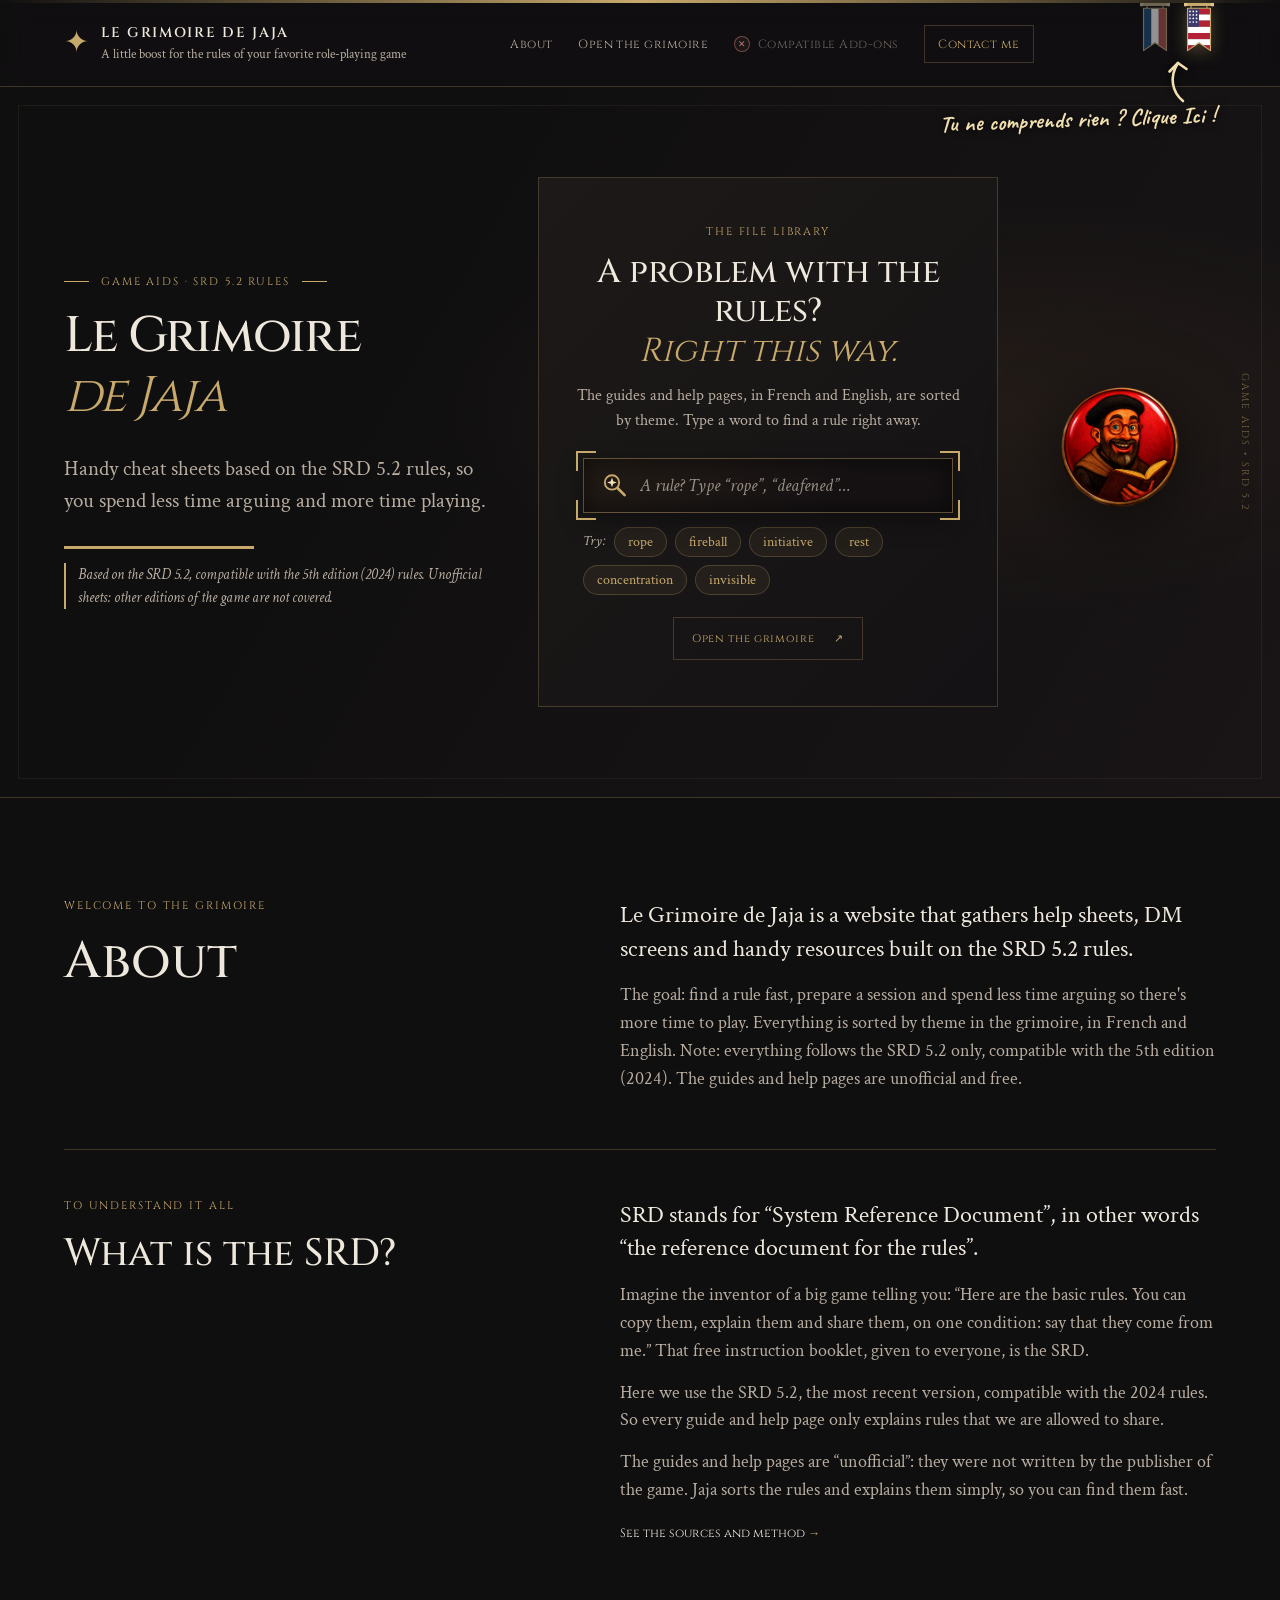
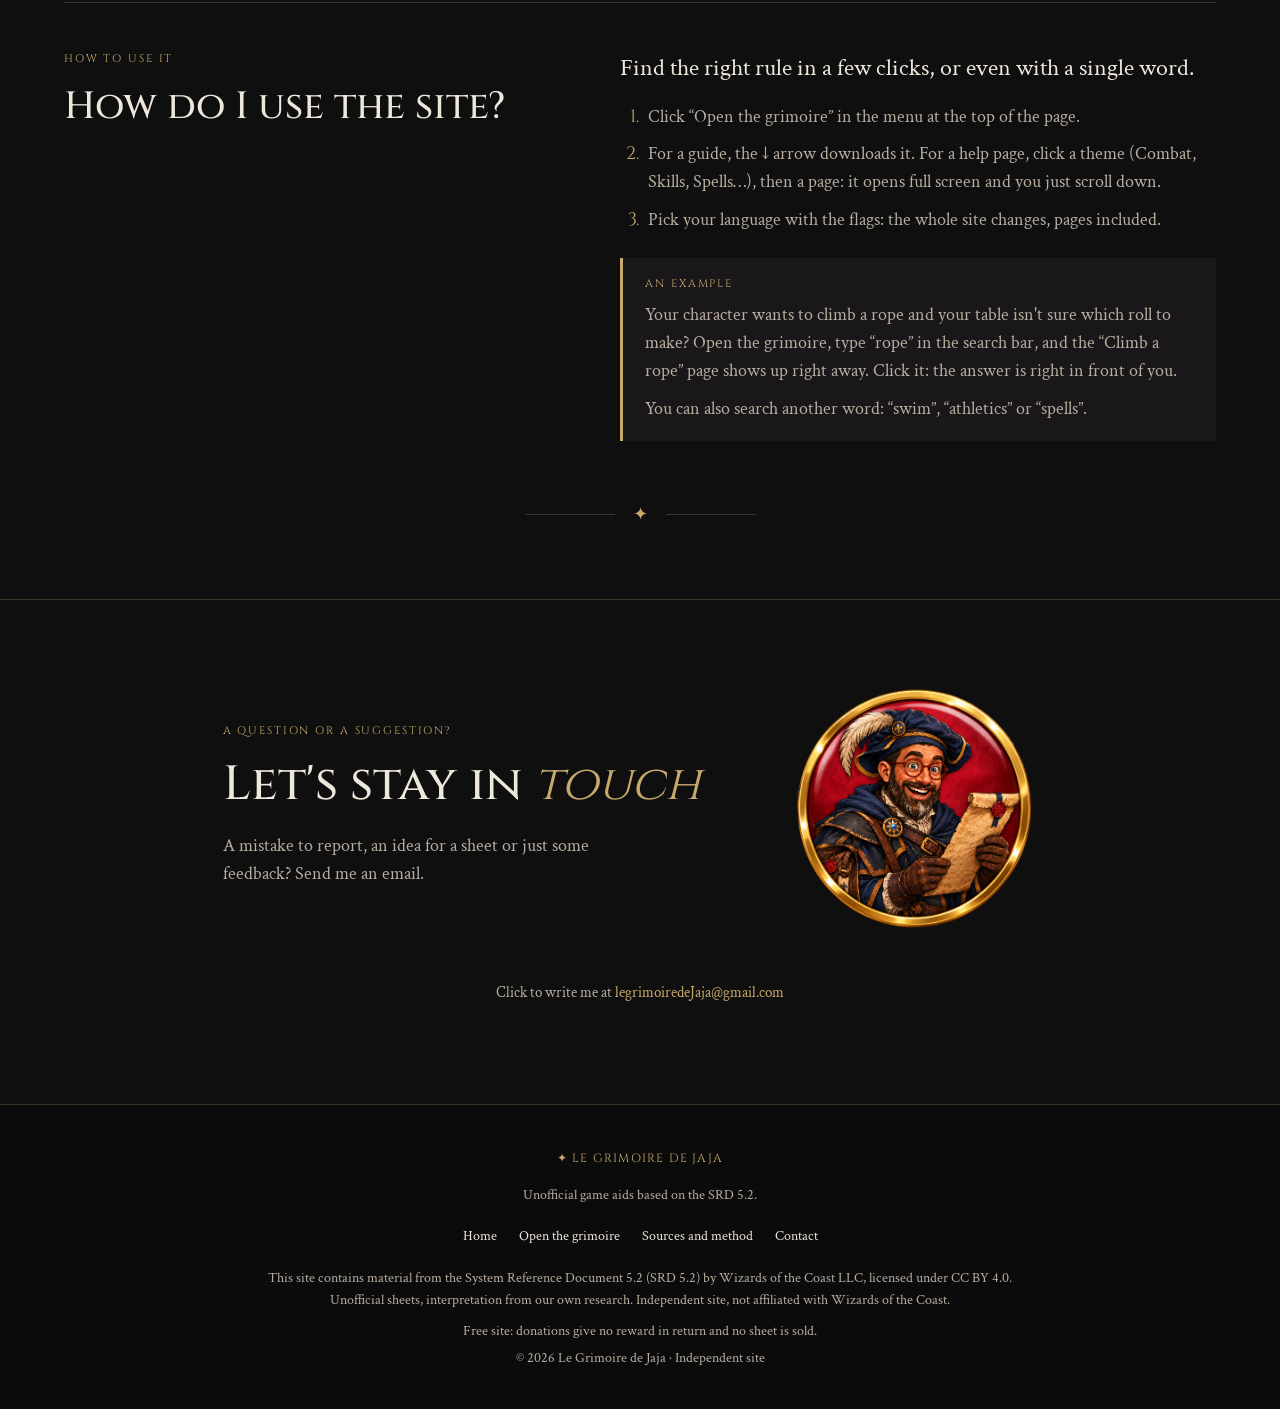
==== commit 757b6318: "Add files via upload" ====
--- a/index.html
+++ b/index.html
@@ -12,7 +12,7 @@
   <link rel="preconnect" href="https://fonts.googleapis.com">
   <link rel="preconnect" href="https://fonts.gstatic.com" crossorigin>
   <link href="https://fonts.googleapis.com/css2?family=Cinzel:wght@400;500;600;700&family=Crimson+Text:wght@400;600;700&family=Caveat:wght@600;700&display=swap" rel="stylesheet">
-  <link rel="stylesheet" href="styles.css?v=50">
+  <link rel="stylesheet" href="styles.css?v=60">
 </head>
 <body>
   <div class="topline" aria-hidden="true"></div>
@@ -71,7 +71,7 @@
 
       <!-- IMAGE DE JAJA : cliquable, un clic lance une musique au hasard (voir musique.js). Sa taille se règle avec .hero-logo-wrap dans styles.css. Au passage de la souris : elle change de couleur et une note de musique apparaît. -->
       <div class="hero-logo-wrap">
-        <img class="hero-logo" src="Le%20Grimoire%20de%20Jaja.png?v=50" alt="Jaja, un sourire aux lèvres, lisant un grimoire" role="button" tabindex="0" aria-pressed="false" aria-label="Lancer une musique du Grimoire de Jaja">
+        <img class="hero-logo" src="Le%20Grimoire%20de%20Jaja.png?v=60" alt="Jaja, un sourire aux lèvres, lisant un grimoire" role="button" tabindex="0" aria-pressed="false" aria-label="Lancer une musique du Grimoire de Jaja">
       </div>
       
       
@@ -180,7 +180,7 @@
           <p>Une erreur à signaler, une idée de fiche ou simplement un avis ? Envoie-moi un e-mail.</p>
         </div>
         <a class="contact-jaja" href="mailto:legrimoiredeJaja@gmail.com" data-mail aria-label="Clique sur Jaja pour écrire un e-mail au Grimoire de Jaja">
-          <img src="Le%20Grimoire%20de%20Jaja%202.png?v=50" alt="Jaja, un sourire aux lèvres, lisant un grimoire" loading="lazy">
+          <img src="Le%20Grimoire%20de%20Jaja%202.png?v=60" alt="Jaja, un sourire aux lèvres, lisant un grimoire" loading="lazy">
         </a>
       </div>
       <p class="contact-mail">Clique pour m'écrire à <a href="mailto:legrimoiredeJaja@gmail.com">legrimoiredeJaja@gmail.com</a></p>
@@ -200,16 +200,16 @@
   <script src="script.js"></script>
   <!-- Musique de Jaja : liste des morceaux dans musique.js -->
   <!-- Langue FR / US : fanions et traductions (voir lang.js) -->
-  <script src="lang.js?v=50"></script>
-  <script src="musique.js?v=50"></script>
+  <script src="lang.js?v=60"></script>
+  <script src="musique.js?v=60"></script>
   <!-- Liste des guides et pages d'aide, lecteur plein écran et recherche rapide de l'accueil -->
-  <script src="parchemins.js?v=50"></script>
-  <script src="lecteur.js?v=50"></script>
-  <script src="accueil-recherche.js?v=50"></script>
+  <script src="parchemins.js?v=60"></script>
+  <script src="lecteur.js?v=60"></script>
+  <script src="accueil-recherche.js?v=60"></script>
   <!-- Fenêtre « Écrire au Grimoire » -->
-  <script src="contact.js?v=50"></script>
+  <script src="contact.js?v=60"></script>
   <!-- SOUTIEN : bouton Ko-fi « Support me » + phrase aléatoire avec une flèche (voir soutien.js) -->
   <script src='https://storage.ko-fi.com/cdn/scripts/overlay-widget.js'></script>
-  <script src="soutien.js?v=50"></script>
+  <script src="soutien.js?v=60"></script>
 </body>
 </html>
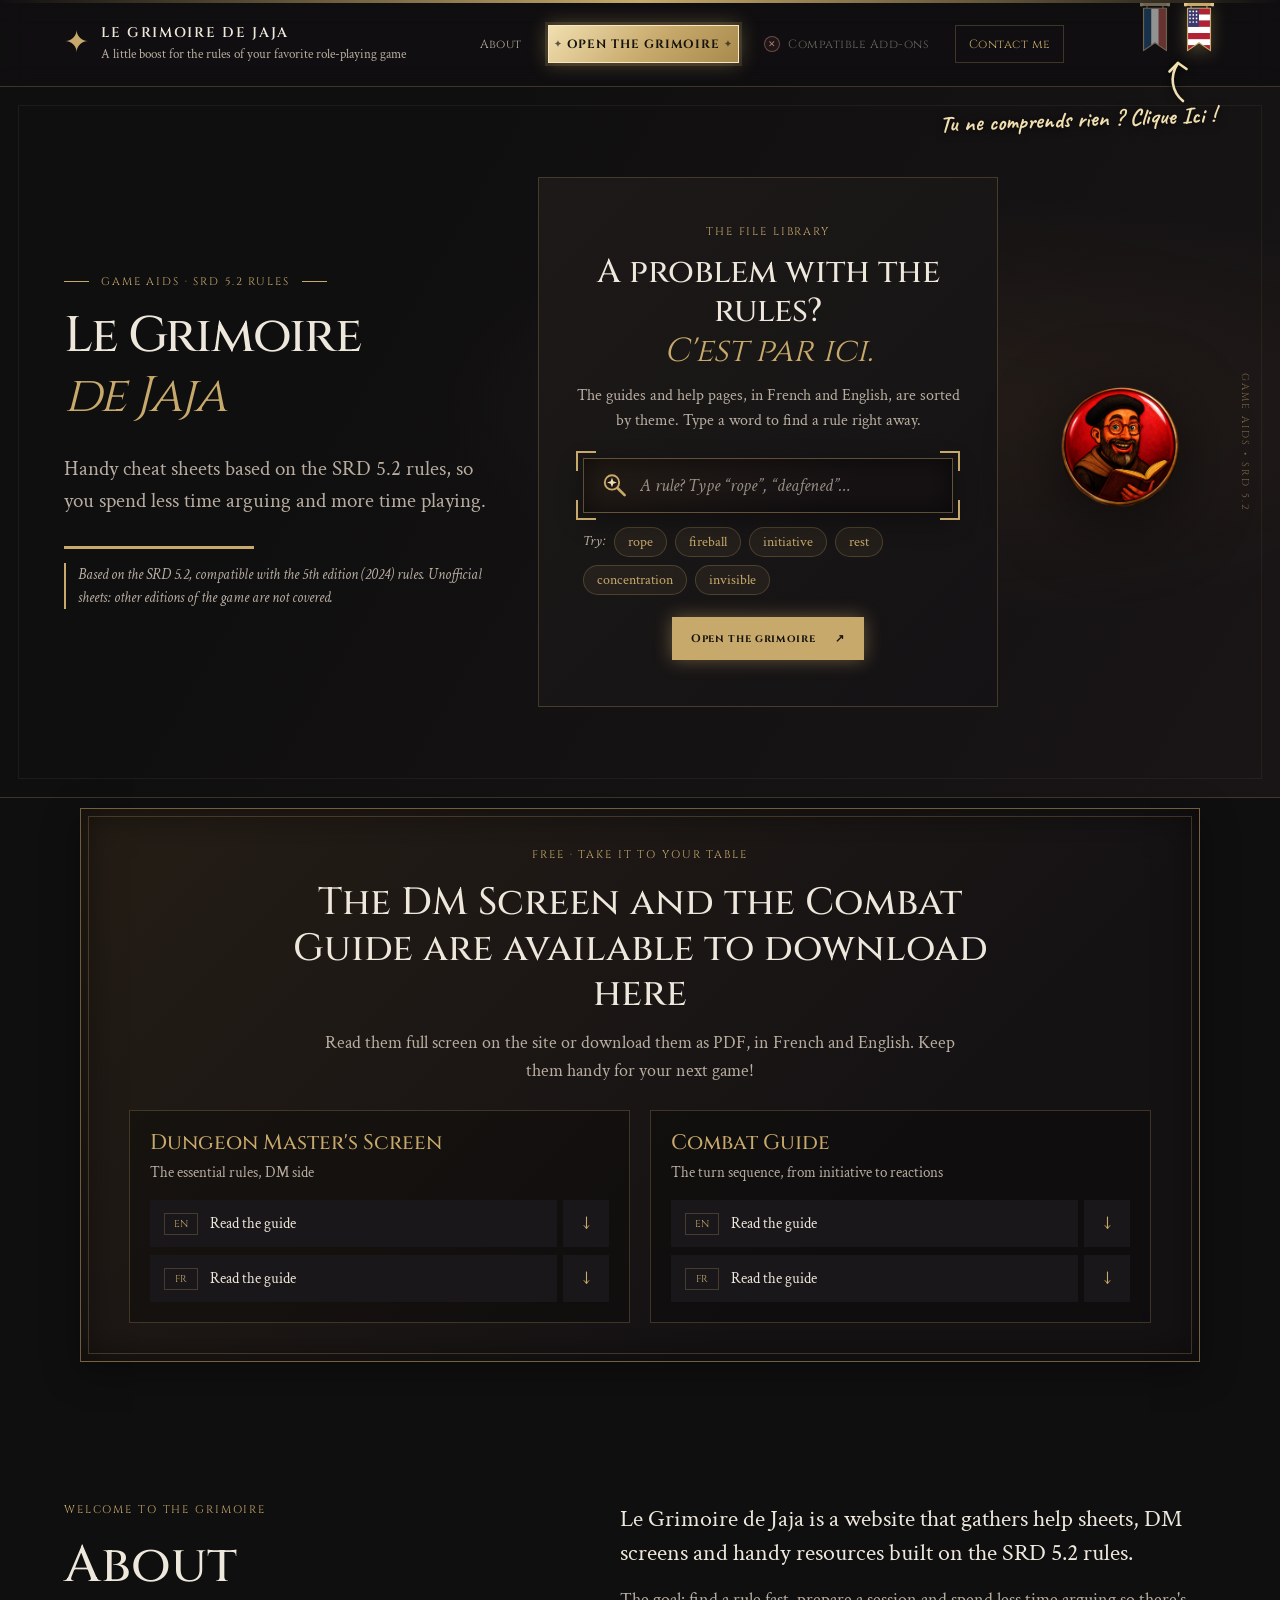
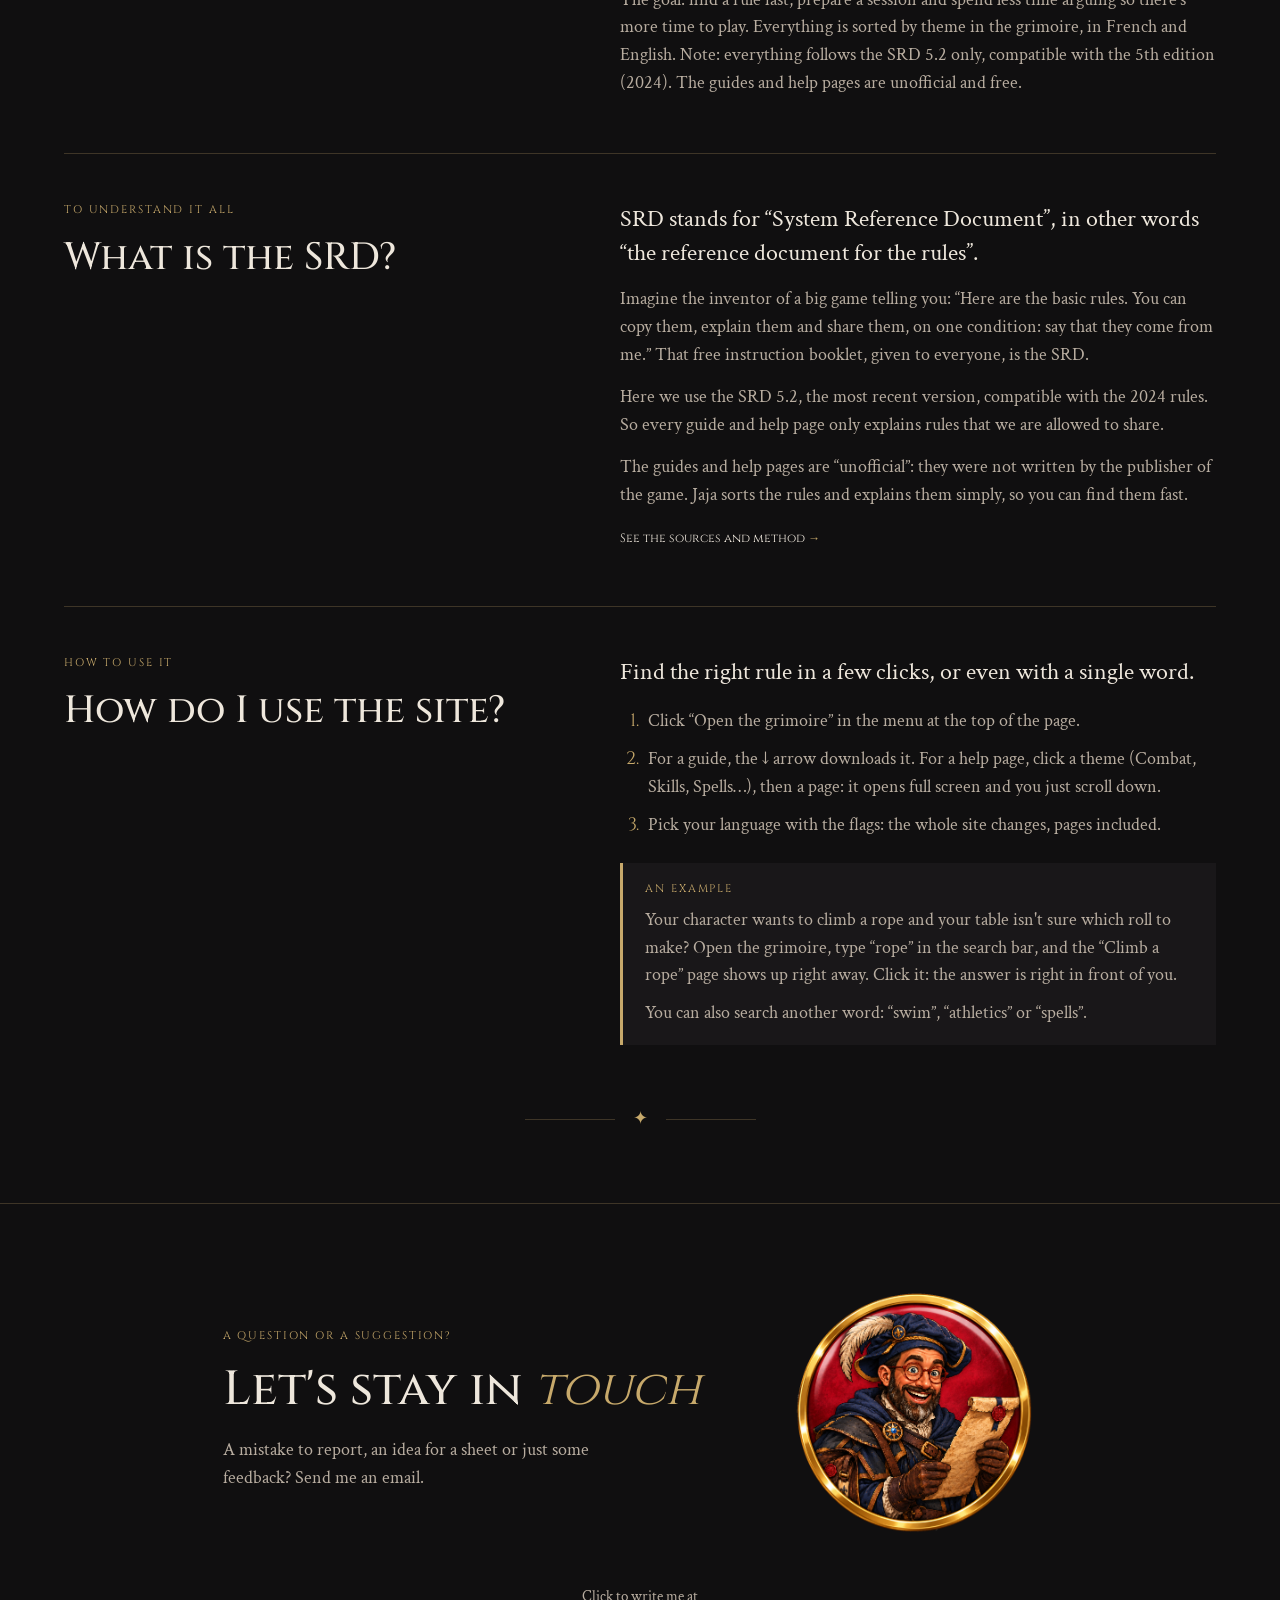
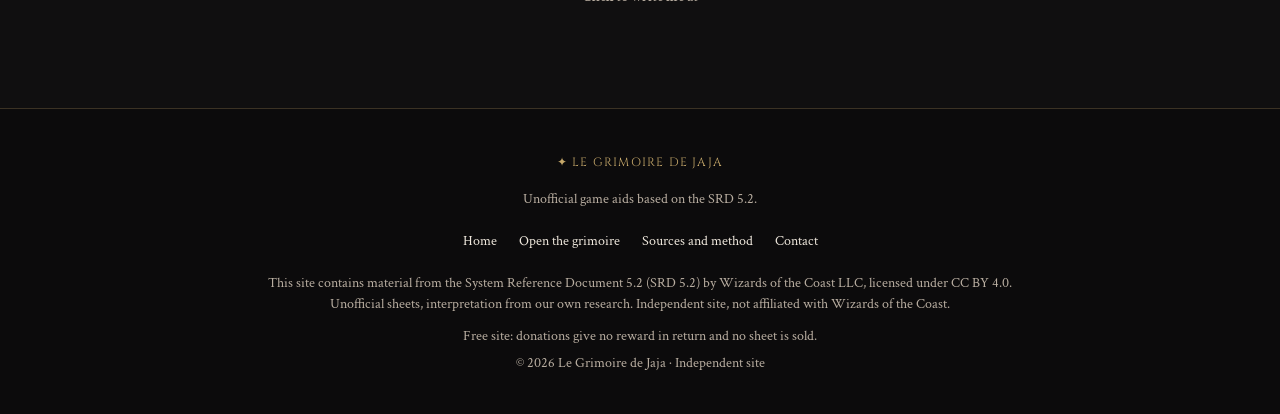
==== commit 0fba5e3b: "Add files via upload" ====
--- a/index.html
+++ b/index.html
@@ -1,14 +1,17 @@
 <!doctype html>
-<!-- 01. Déclare un document HTML moderne. -->
+
 <html lang="fr">
-<!-- 02. Contient les réglages de la page, invisibles dans le contenu. -->
+
 <head>
   <meta charset="utf-8">
+  <meta http-equiv="Content-Security-Policy" content="object-src 'none'; base-uri 'self'; form-action 'self'">
+  <meta name="referrer" content="strict-origin-when-cross-origin">
+
   <meta name="viewport" content="width=device-width, initial-scale=1">
   <meta name="theme-color" content="#100f10">
   <meta name="description" content="Le Grimoire de Jaja : fiches pratiques non officielles à lire ou à télécharger pour les joueurs et maîtres du jeu, basées sur les règles du SRD 5.2.">
   <title>Le Grimoire de Jaja — Aides de jeu SRD 5.2</title>
-  <!-- Polices décoratives pour conserver le style médiéval du site. -->
+  
   <link rel="preconnect" href="https://fonts.googleapis.com">
   <link rel="preconnect" href="https://fonts.gstatic.com" crossorigin>
   <link href="https://fonts.googleapis.com/css2?family=Cinzel:wght@400;500;600;700&family=Crimson+Text:wght@400;600;700&family=Caveat:wght@600;700&display=swap" rel="stylesheet">
@@ -17,7 +20,6 @@
 <body>
   <div class="topline" aria-hidden="true"></div>
 
-  <!-- En-tête : nom du site et liens de navigation. -->
   <header class="site-header">
     <a class="brand" href="index.html" aria-label="Le Grimoire de Jaja, accueil">
       <span class="brand-mark" aria-hidden="true">✦</span>
@@ -26,19 +28,19 @@
     <button class="menu-toggle" aria-expanded="false" aria-controls="navigation">Menu <span>☰</span></button>
     <nav id="navigation" class="navigation" aria-label="Navigation principale">
       <a href="#presentation">Présentation</a>
-      <a href="telechargements.html">Ouvrir le grimoire</a>
+      <a class="nav-open" href="telechargements.html">Ouvrir le grimoire</a>
       <!-- AJOUTS COMPATIBLES : pas encore disponible, donc non cliquable et marqué d'une croix rouge douce.
            Le jour où la page existe : remplace ce <span> par <a href="ajouts.html">Ajouts Compatibles</a> -->
       <span class="nav-soon" aria-disabled="true" title="Bientôt disponible"><i class="soon-cross" aria-hidden="true">✕</i><span>Ajouts Compatibles</span><span class="sr-only"> (bientôt disponible)</span></span>
       <!-- VIDÉOS YOUTUBE (masqué pour l'instant) : pour remettre ce lien dans le menu, supprime simplement le mot « hidden » ci-dessous.
            Fais la même chose pour la section « VIDÉOS YOUTUBE » plus bas dans ce fichier. -->
       <a href="#videos" hidden>Vidéos YouTube</a>
-      <a class="nav-support" href="mailto:legrimoiredeJaja@gmail.com" data-mail>Me contacter</a>
+      <a class="nav-support" href="#contact" data-mail>Me contacter</a>
     </nav>
   </header>
 
   <main>
-    <!-- ACCUEIL : le titre à gauche, la bibliothèque au centre, l'image de Jaja à droite. -->
+    
     <section class="hero" id="accueil">
       <div class="hero-content">
         <p class="eyebrow"><span></span> Aides de jeu · Règles SRD 5.2 <span></span></p>
@@ -50,9 +52,9 @@
 
       <div class="hero-card">
         <p class="eyebrow">La bibliothèque de fichiers</p>
-        <h2>Un problème avec les règles ?<br><em>C'est par ici.</em></h2>
+        <h2>Un problème avec les règles&nbsp;?<br><em>C'est par ici.</em></h2>
         <p>Les guides et les pages d'aide, en français et en anglais, sont classés par thème. Tape un mot pour trouver une règle tout de suite.</p>
-        <!-- RECHERCHE RAPIDE : tape « corde », « sorts »… et les règles apparaissent ici (voir accueil-recherche.js). -->
+        
         <form class="quick-search" role="search" action="telechargements.html" method="get">
           <label class="sr-only" for="quick-q">Rechercher une règle</label>
           <div class="search-field">
@@ -66,19 +68,26 @@
           <ul class="quick-results" hidden></ul>
           <div class="quick-more" hidden><a href="telechargements.html">Voir tous les résultats dans le grimoire ↗</a></div>
         </form>
-        <a class="button button-outline" href="telechargements.html">Ouvrir le grimoire <span>↗</span></a>
-      </div>
-
-      <!-- IMAGE DE JAJA : cliquable, un clic lance une musique au hasard (voir musique.js). Sa taille se règle avec .hero-logo-wrap dans styles.css. Au passage de la souris : elle change de couleur et une note de musique apparaît. -->
+        <a class="button button-primary button-glow" href="telechargements.html">Ouvrir le grimoire <span>↗</span></a>
+      </div>
+
       <div class="hero-logo-wrap">
         <img class="hero-logo" src="Le%20Grimoire%20de%20Jaja.png?v=60" alt="Jaja, un sourire aux lèvres, lisant un grimoire" role="button" tabindex="0" aria-pressed="false" aria-label="Lancer une musique du Grimoire de Jaja">
       </div>
-      
-      
+
       <div class="hero-side-note" aria-hidden="true">AIDES DE JEU • SRD 5.2</div>
     </section>
 
-    <!-- PRÉSENTATION : titre à gauche, texte à droite. -->
+    
+    <section class="promo-guides section-wrap" id="guides" aria-labelledby="promo-titre">
+      <div class="promo-inner">
+        <p class="eyebrow">Gratuit · à emporter à ta table</p>
+        <h2 id="promo-titre">L'Écran du MJ et le Guide de combat sont à télécharger ici</h2>
+        <p class="promo-text">Lis-les en grand sur le site ou télécharge-les en PDF, en français et en anglais. Pense à les garder sous la main pour ta prochaine partie !</p>
+        <div class="promo-cards"></div>
+      </div>
+    </section>
+
     <section class="intro section-wrap" id="presentation">
       <div class="intro-split">
         <div class="section-heading">
@@ -91,7 +100,6 @@
         </div>
       </div>
 
-      <!-- LE SRD EXPLIQUÉ SIMPLEMENT -->
       <div class="intro-split intro-extra" id="srd">
         <div class="section-heading">
           <p class="eyebrow">Pour tout comprendre</p>
@@ -106,7 +114,6 @@
         </div>
       </div>
 
-      <!-- COMMENT UTILISER LE SITE -->
       <div class="intro-split intro-extra" id="mode-emploi">
         <div class="section-heading">
           <p class="eyebrow">Mode d'emploi</p>
@@ -169,9 +176,6 @@
       </div>
     </section>
 
-    <!-- CONTACT : le texte à gauche, l'image « Le Grimoire de Jaja 2 » à côté, au centre de la page.
-         L'image brille au passage de la souris et sert de bouton pour écrire un message.
-         Si ton fichier image porte un autre nom, change-le dans la ligne <img> ci-dessous. -->
     <section class="contact-section section-wrap" id="contact">
       <div class="contact-row">
         <div class="contact-text">
@@ -179,36 +183,34 @@
           <h2>Restons en <em>contact</em></h2>
           <p>Une erreur à signaler, une idée de fiche ou simplement un avis ? Envoie-moi un e-mail.</p>
         </div>
-        <a class="contact-jaja" href="mailto:legrimoiredeJaja@gmail.com" data-mail aria-label="Clique sur Jaja pour écrire un e-mail au Grimoire de Jaja">
+        <a class="contact-jaja" href="#contact" data-mail aria-label="Clique sur Jaja pour écrire un e-mail au Grimoire de Jaja">
           <img src="Le%20Grimoire%20de%20Jaja%202.png?v=60" alt="Jaja, un sourire aux lèvres, lisant un grimoire" loading="lazy">
         </a>
       </div>
-      <p class="contact-mail">Clique pour m'écrire à <a href="mailto:legrimoiredeJaja@gmail.com">legrimoiredeJaja@gmail.com</a></p>
+      <p class="contact-mail">Clique pour m'écrire à <a href="#contact" data-mail data-affiche></a></p>
     </section>
   </main>
 
-  <!-- Pied de page : liens utiles et année automatique. -->
   <footer class="site-footer">
     <a class="footer-brand" href="index.html">✦ LE GRIMOIRE DE JAJA</a>
     <p>Aides de jeu non officielles basées sur le SRD 5.2.</p>
-    <div class="footer-links"><a href="index.html">Accueil</a><a href="telechargements.html">Ouvrir le grimoire</a><a href="sources.html">Sources et méthode</a><a href="mailto:legrimoiredeJaja@gmail.com" data-mail>Contact</a></div>
+    <div class="footer-links"><a href="index.html">Accueil</a><a href="telechargements.html">Ouvrir le grimoire</a><a href="sources.html">Sources et méthode</a><a href="#contact" data-mail>Contact</a></div>
     <p class="footer-legal">Ce site contient du contenu du System Reference Document 5.2 (SRD 5.2) de Wizards of the Coast LLC, sous licence CC BY 4.0. Fiches non officielles, interprétation de nos recherches. Site indépendant, non affilié à Wizards of the Coast.</p>
     <p class="footer-legal">Site gratuit : les dons n'ouvrent droit à aucune contrepartie et aucune fiche n'est vendue.</p>
     <small>© <span id="year"></span> Le Grimoire de Jaja · Site indépendant</small>
   </footer>
 
   <script src="script.js"></script>
-  <!-- Musique de Jaja : liste des morceaux dans musique.js -->
-  <!-- Langue FR / US : fanions et traductions (voir lang.js) -->
+
   <script src="lang.js?v=60"></script>
   <script src="musique.js?v=60"></script>
-  <!-- Liste des guides et pages d'aide, lecteur plein écran et recherche rapide de l'accueil -->
+  
   <script src="parchemins.js?v=60"></script>
   <script src="lecteur.js?v=60"></script>
   <script src="accueil-recherche.js?v=60"></script>
-  <!-- Fenêtre « Écrire au Grimoire » -->
+  
   <script src="contact.js?v=60"></script>
-  <!-- SOUTIEN : bouton Ko-fi « Support me » + phrase aléatoire avec une flèche (voir soutien.js) -->
+  
   <script src='https://storage.ko-fi.com/cdn/scripts/overlay-widget.js'></script>
   <script src="soutien.js?v=60"></script>
 </body>
--- a/styles.css
+++ b/styles.css
@@ -1,471 +1 @@
-/* ============================================================
-   01. COULEURS ET RÉGLAGES GÉNÉRAUX
-   Modifie ces variables pour changer rapidement l'apparence.
-   ============================================================ */
-:root {
-  --bg: #100f10;             /* Fond presque noir. */
-  --panel: #191719;          /* Fond des cartes et panneaux. */
-  --panel-light: #211d1d;    /* Fond légèrement plus clair. */
-  --text: #eee7dc;           /* Couleur principale du texte. */
-  --muted: #b8ada0;          /* Texte secondaire. */
-  --gold: #c7a96b;           /* Doré médiéval. */
-  --soft-red: #c27b74;       /* Rouge doux de la petite croix « bientôt ». */
-  --line: rgba(199,169,107,.25); /* Traits et séparateurs. */
-  --gutter: clamp(24px, 5vw, 105px); /* Marge gauche commune : aligne tous les titres de l'accueil. */
-  --serif: "Crimson Text", Georgia, serif; /* Police de lecture. */
-  --display: "Cinzel", Georgia, serif;     /* Police des titres. */
-}
-
-/* 02. Applique une taille de boîte prévisible à tous les éléments. */
-* { box-sizing: border-box; }
-
-/* 03. Défilement doux quand on clique sur un lien de section. */
-html { scroll-behavior: smooth; }
-
-/* 04. Style général du texte et du fond. */
-body {
-  margin: 0;
-  background: var(--bg);
-  color: var(--text);
-  font-family: var(--serif);
-  font-size: 18px;
-  line-height: 1.55;
-}
-
-/* 05. Couleur commune des liens. */
-a { color: inherit; text-decoration: none; }
-
-/* Texte lu seulement par les lecteurs d'écran. */
-.sr-only { position: absolute; width: 1px; height: 1px; overflow: hidden; clip: rect(0 0 0 0); white-space: nowrap; }
-
-/* 06. Petite ligne dorée tout en haut de la page. */
-.topline { height: 3px; background: linear-gradient(90deg, transparent, var(--gold), transparent); }
-
-/* 07. En-tête : reste en haut pendant le défilement. */
-.site-header {
-  position: sticky; top: 0; z-index: 20;
-  display: flex; align-items: center; justify-content: space-between;
-  gap: 28px; padding: 18px clamp(20px, 5vw, 76px);
-  background: rgba(16,15,16,.94); border-bottom: 1px solid var(--line);
-  backdrop-filter: blur(12px);
-}
-
-/* 08. Bloc du nom et du petit slogan. */
-.brand { display: flex; align-items: center; gap: 12px; min-width: 260px; }
-.brand-mark { color: var(--gold); font-size: 30px; }
-.brand strong { display: block; font: 600 14px var(--display); letter-spacing: .12em; }
-.brand small { display: block; margin-top: 3px; color: var(--muted); font-size: 13px; }
-
-/* 09. Liens de navigation sur ordinateur. */
-.navigation { display: flex; align-items: center; gap: clamp(12px, 2vw, 28px); font: 12px var(--display); letter-spacing: .04em; }
-.navigation a { color: var(--muted); transition: color .2s ease; }
-.navigation a:hover, .navigation a.active { color: var(--gold); }
-.navigation .nav-support { color: var(--gold); border: 1px solid var(--line); padding: 10px 13px; }
-
-/* « Ajouts Compatibles » : pas encore disponible. Texte adouci + petite croix rouge discrète. */
-.nav-soon { display: inline-flex; align-items: center; gap: 8px; cursor: not-allowed; }
-.nav-soon > span:not(.sr-only) { color: var(--muted); opacity: .55; }
-.soon-cross {
-  display: inline-grid; place-items: center; width: 16px; height: 16px;
-  font-style: normal; font-size: 9px; line-height: 1;
-  color: var(--soft-red); border: 1px solid rgba(194,123,116,.5); border-radius: 50%;
-  background: rgba(194,123,116,.08);
-}
-
-/* Fanions de langue (France / États-Unis) en haut à droite. */
-.lang-switch { position: relative; display: flex; align-items: flex-start; gap: 10px; align-self: flex-start; margin-top: -18px; }
-.flag { padding: 0 2px 6px; background: none; border: 0; cursor: pointer; opacity: .55; filter: saturate(.55); transition: opacity .25s, filter .25s; -webkit-tap-highlight-color: transparent; }
-.flag svg { display: block; width: 30px; height: auto; transform-origin: 50% 0; animation: flag-sway 5s ease-in-out infinite alternate; }
-.flag[data-lang="en"] svg { animation-delay: -2.2s; }
-.flag:hover, .flag[aria-pressed="true"] { opacity: 1; filter: none; }
-.flag[aria-pressed="true"] { filter: drop-shadow(0 4px 8px rgba(199,169,107,.35)); }
-.flag:hover svg { animation-duration: 1.6s; }
-.flag:focus-visible { outline: 1px solid var(--gold); outline-offset: 2px; }
-/* Note manuscrite « Click Here ! » + flèche vers les fanions (tant que le visiteur n'a pas choisi). */
-.lang-hint { display: none; position: absolute; top: 54px; right: 0; width: max-content; pointer-events: none; z-index: 30; }
-.lang-switch.has-hint .lang-hint { display: flex; flex-direction: column; align-items: flex-end; animation: hint-wiggle 2.4s ease-in-out infinite; }
-.lang-hint svg { order: -1; flex: 0 0 auto; width: 40px; height: 46px; margin-right: 18px; filter: drop-shadow(0 1px 4px rgba(0,0,0,.8)); }
-.lang-hint-text { margin-top: 0; font: 700 23px/1.05 "Caveat", "Segoe Script", "Comic Sans MS", cursive; color: #f1dfb0; text-shadow: 0 1px 8px rgba(0,0,0,.9); white-space: nowrap; transform: rotate(-2deg); transform-origin: 100% 50%; }
-@keyframes hint-wiggle { 0%, 100% { transform: translateY(0); } 50% { transform: translateY(4px); } }
-@keyframes flag-sway { from { transform: rotate(-2.5deg); } to { transform: rotate(2.5deg); } }
-
-/* 10. Bouton de menu masqué sur ordinateur. */
-.menu-toggle { display: none; color: var(--text); background: transparent; border: 1px solid var(--line); padding: 8px 12px; font: 12px var(--display); }
-
-/* 11. ACCUEIL : trois blocs — titre, bibliothèque, image de Jaja. */
-.hero {
-  position: relative; min-height: 590px;
-  display: grid;
-  grid-template-columns: minmax(0, 1.1fr) minmax(0, 1.2fr) auto;
-  grid-template-areas: "text card logo";
-  align-items: center; gap: clamp(28px, 4vw, 72px);
-  padding: 90px clamp(56px, 7vw, 110px) 90px clamp(24px, 5vw, 105px);
-  overflow: hidden;
-  background: radial-gradient(ellipse at 75% 45%, rgba(112,78,45,.16), transparent 38%), linear-gradient(120deg, #100f10 30%, #191516 100%);
-  border-bottom: 1px solid var(--line);
-}
-.hero::after { content: ""; position: absolute; inset: 18px; border: 1px solid rgba(199,169,107,.08); pointer-events: none; }
-.hero-content { grid-area: text; position: relative; z-index: 1; }
-.hero-card { grid-area: card; position: relative; z-index: 1; padding: 46px 8%; text-align: center; background: linear-gradient(135deg, #1d1918, #141214); border: 1px solid var(--line); }
-.hero-card .eyebrow { margin-bottom: 14px; }
-.hero-card h2 { margin-bottom: 12px; font-size: clamp(24px, 2.6vw, 38px); }
-.hero-card p:not(.eyebrow) { max-width: 420px; margin: 0 auto 24px; color: var(--muted); font-size: 16px; }
-
-/* IMAGE DE JAJA (à droite) : cliquable, elle lance la musique.
-   - width : change la taille (minimum, idéal, maximum). Exemple : clamp(200px, 18vw, 340px) */
-.hero-logo-wrap { grid-area: logo; position: relative; z-index: 2; width: clamp(130px, 11vw, 200px); border-radius: 50%; cursor: pointer; }
-.hero-logo {
-  display: block; width: 100%; height: auto;
-  filter: drop-shadow(0 15px 35px rgba(0,0,0,.55));
-  cursor: pointer; -webkit-tap-highlight-color: transparent;
-  transition: transform .3s ease, filter .3s ease;
-}
-/* Au passage de la souris : l'image change de couleur, brille et une note de musique apparaît dessus en transparence.
-   Pour une autre couleur, change hue-rotate (0 à 360). */
-.hero-logo-wrap:hover .hero-logo, .hero-logo-wrap:focus-within .hero-logo {
-  transform: scale(1.05);
-  filter: hue-rotate(170deg) saturate(1.25) brightness(1.2) drop-shadow(0 0 12px rgba(125,220,255,.95)) drop-shadow(0 0 30px rgba(90,170,255,.8));
-}
-.hero-logo-wrap::after {
-  content: ""; position: absolute; inset: 0; pointer-events: none; opacity: 0; transform: scale(.85);
-  background: url("data:image/svg+xml,%3Csvg xmlns='http://www.w3.org/2000/svg' viewBox='0 0 64 64'%3E%3Cg fill='white'%3E%3Cellipse cx='19' cy='48' rx='9' ry='7' transform='rotate(-20 19 48)'/%3E%3Cellipse cx='45' cy='42' rx='9' ry='7' transform='rotate(-20 45 42)'/%3E%3Cpath d='M25 46 V15 L51 8 V40 H46 V20 L30 24 V46 Z'/%3E%3C/g%3E%3C/svg%3E") center / 56% no-repeat;
-  filter: drop-shadow(0 0 6px rgba(20,60,140,.9));
-  transition: opacity .3s ease, transform .3s ease;
-}
-.hero-logo-wrap:hover::after, .hero-logo-wrap:focus-within::after { opacity: .7; transform: scale(1); }
-.hero-logo:focus:not(:focus-visible) { outline: none; }
-.hero-logo:focus-visible { outline: 1px solid var(--gold); outline-offset: 8px; border-radius: 50%; }
-/* Pendant la musique : l'image pulse doucement et la note reste visible. */
-@keyframes jaja-pulse { 0%, 100% { transform: scale(1); } 50% { transform: scale(1.045); } }
-.hero-logo.is-playing { animation: jaja-pulse 1.8s ease-in-out infinite; }
-.hero-logo-wrap:has(.is-playing)::after { opacity: .55; transform: scale(1); }
-/* Téléphone / tablette (pas de souris) : la note reste légèrement visible pour inviter à toucher l'image. */
-@media (hover: none) { .hero-logo-wrap::after { opacity: .35; transform: scale(1); } }
-
-.eyebrow { margin: 0 0 18px; color: var(--gold); font: 11px var(--display); letter-spacing: .17em; text-transform: uppercase; }
-.hero-content .eyebrow { display: flex; align-items: center; gap: 12px; }
-.hero-content .eyebrow span { width: 25px; height: 1px; background: var(--gold); }
-h1, h2, h3 { margin-top: 0; font-family: var(--display); font-weight: 500; line-height: 1.2; }
-.hero h1 { margin: 0; font-size: clamp(36px, 3.9vw, 64px); letter-spacing: -.035em; }
-.downloads-hero h1 { margin: 0; font-size: clamp(42px, 6vw, 68px); letter-spacing: -.035em; }
-h1 em, h2 em { color: var(--gold); font-weight: 400; }
-.hero-copy { max-width: 570px; margin: 26px 0 0; color: var(--muted); font-size: 21px; }
-.hero-rule { display: block; width: 190px; height: 3px; margin-top: 28px; background: var(--gold); }
-.button { display: inline-flex; align-items: center; justify-content: center; gap: 20px; padding: 13px 18px; font: 11px var(--display); letter-spacing: .06em; transition: background .2s, border-color .2s; }
-.button-primary { color: #17130d; background: var(--gold); border: 1px solid var(--gold); }
-.button-primary:hover { background: #dfc38a; }
-.button-outline { color: var(--gold); border: 1px solid var(--line); }
-.button-outline:hover { border-color: var(--gold); }
-.text-link { color: var(--text); font: 12px var(--display); }
-.text-link span { color: var(--gold); }
-.text-link:hover { color: var(--gold); }
-.hero-side-note { position: absolute; right: 2.2%; top: 50%; transform: translateY(-50%); color: rgba(199,169,107,.55); font: 10px var(--display); letter-spacing: .2em; writing-mode: vertical-rl; }
-
-/* 12. Largeur commune des sections. */
-.section-wrap { width: min(1120px, calc(100% - 48px)); margin: 0 auto; }
-.section-heading { margin-bottom: 36px; }
-.section-heading h2, .contact-section h2 { margin-bottom: 12px; font-size: clamp(30px, 4.5vw, 48px); }
-.lead { margin: 0; font-size: 24px; line-height: 1.4; }
-.divider-ornament { display: flex; align-items: center; justify-content: center; gap: 18px; margin-top: 60px; color: var(--gold); }
-.divider-ornament span { width: 90px; height: 1px; background: var(--line); }
-
-/* Sections de l'accueil : pleine largeur, alignées à gauche comme le titre « Le Grimoire de Jaja ». */
-.intro.section-wrap, .videos-section.section-wrap, .contact-section.section-wrap {
-  width: auto; max-width: none; margin: 0;
-  padding-left: var(--gutter); padding-right: var(--gutter);
-}
-
-/* 13. PRÉSENTATION : titre à gauche, texte à droite. */
-.intro { padding-top: 100px; padding-bottom: 70px; }
-.intro-split { display: grid; grid-template-columns: 1fr 1.2fr; gap: 60px; align-items: start; }
-.intro-split .section-heading { margin-bottom: 0; }
-.intro-split h2 { font-size: clamp(32px, 4vw, 52px); }
-.intro-body .lead { margin-bottom: 16px; }
-.intro-text { margin: 0; color: var(--muted); }
-
-/* 14. VIDÉOS : titre à gauche, petit dé cliquable + texte au milieu.
-   (Section masquée pour l'instant dans index.html. Ces styles sont conservés tels quels :
-   pour la remettre, suis le mode d'emploi « VIDÉOS YOUTUBE » écrit dans index.html.) */
-.videos-section { padding-top: 15px; padding-bottom: 95px; }
-.videos-grid { display: grid; grid-template-columns: 1fr 1.2fr; gap: 60px; align-items: center; }
-.videos-grid .section-heading { margin-bottom: 0; }
-.videos-intro { max-width: 380px; margin: 8px 0 0; color: var(--muted); font-size: 16px; }
-.videos-channel { display: flex; align-items: center; gap: 28px; }
-.videos-channel .lead { font-size: 22px; }
-.d20-link { display: inline-flex; flex: 0 0 auto; flex-direction: column; align-items: center; gap: 8px; color: var(--muted); font: 10px var(--display); letter-spacing: .08em; transition: color .2s; }
-/* TAILLE DU D20 : change width (minimum, idéal, maximum). */
-.d20-link svg { width: clamp(72px, 7vw, 100px); height: auto; filter: drop-shadow(0 8px 16px rgba(255,0,0,.22)); transition: transform .6s ease; }
-.d20-link:hover { color: var(--gold); }
-.d20-link:hover svg { transform: rotate(60deg) scale(1.06); }
-
-/* 15. CONTACT : texte + image de Jaja côte à côte, centrés sur la page. L'image brille au survol et sert de bouton. */
-.contact-section { display: flex; flex-direction: column; align-items: center; gap: 26px; padding-top: 75px; padding-bottom: 100px; border-top: 1px solid var(--line); }
-.contact-row { display: flex; align-items: center; justify-content: center; gap: clamp(30px, 6vw, 80px); }
-.contact-text > p:last-child { max-width: 420px; color: var(--muted); }
-/* TAILLE DE L'IMAGE : change la 2e valeur de width. */
-.contact-jaja { display: block; width: min(280px, 42vw); flex: none; border-radius: 12px; }
-.contact-jaja img { display: block; width: 100%; height: auto; transition: filter .25s ease, transform .25s ease; }
-.contact-jaja:hover img, .contact-jaja:focus-visible img { filter: brightness(1.15) drop-shadow(0 0 10px rgba(241,223,176,.9)) drop-shadow(0 0 26px rgba(199,169,107,.7)); transform: scale(1.04); }
-.contact-jaja:focus-visible { outline: 1px solid var(--gold); outline-offset: 8px; }
-.contact-mail { margin: 0; text-align: center; color: var(--muted); font-size: 15px; }
-.contact-mail a { color: var(--gold); }
-
-
-/* Fenêtre « Écrire au Grimoire » (ordinateur). */
-.mail-dialog { width: min(420px, calc(100% - 36px)); padding: 30px; color: var(--text); background: var(--panel); border: 1px solid var(--gold); }
-.mail-dialog::backdrop { background: rgba(0,0,0,.72); }
-.mail-dialog h3 { margin: 0 0 6px; font-size: 22px; }
-.mail-dialog p { margin: 0 0 18px; color: var(--muted); }
-.mail-options { display: grid; gap: 10px; }
-.mail-options .button { width: 100%; justify-content: space-between; }
-.mail-options .button-outline { background: transparent; cursor: pointer; }
-.mail-copied { min-height: 1.4em; margin: 12px 0 0; color: var(--gold); font-size: 15px; }
-.mail-close { display: block; margin: 6px auto 0; padding: 6px 10px; color: var(--muted); background: none; border: 0; font: 12px var(--display); cursor: pointer; }
-.mail-close:hover { color: var(--gold); }
-
-/* Un élément « caché » par la recherche disparaît vraiment. */
-[hidden] { display: none !important; }
-
-/* 16. PAGE DES TÉLÉCHARGEMENTS. */
-.downloads-hero { padding-top: 95px; padding-bottom: 45px; }
-.downloads-hero .hero-copy { max-width: 680px; }
-.downloads-content { padding-bottom: 90px; }
-
-/* Barre de recherche : cadre de manuscrit aux coins dorés. */
-.search-box { padding-bottom: 30px; }
-.search-eyebrow { display: flex; align-items: center; gap: 12px; margin: 0 0 16px; color: var(--gold); font: 11px var(--display); letter-spacing: .2em; text-transform: uppercase; }
-.search-eyebrow b { font-weight: 500; }
-.search-eyebrow span:first-child { flex: 0 0 28px; height: 1px; background: var(--gold); }
-.search-eyebrow span:last-child { flex: 1; height: 1px; background: linear-gradient(90deg, rgba(199,169,107,.5), transparent); }
-.search-field { position: relative; margin: 8px; background: linear-gradient(135deg, #231c16, #161214 70%); border: 1px solid rgba(199,169,107,.4); box-shadow: inset 0 0 26px rgba(0,0,0,.6), 0 8px 24px rgba(0,0,0,.35); transition: border-color .25s, box-shadow .25s; }
-.search-field::before { content: ""; position: absolute; inset: -8px; pointer-events: none;
-  background:
-    linear-gradient(var(--gold), var(--gold)) 0 0 / 20px 2px no-repeat,
-    linear-gradient(var(--gold), var(--gold)) 0 0 / 2px 20px no-repeat,
-    linear-gradient(var(--gold), var(--gold)) 100% 0 / 20px 2px no-repeat,
-    linear-gradient(var(--gold), var(--gold)) 100% 0 / 2px 20px no-repeat,
-    linear-gradient(var(--gold), var(--gold)) 0 100% / 20px 2px no-repeat,
-    linear-gradient(var(--gold), var(--gold)) 0 100% / 2px 20px no-repeat,
-    linear-gradient(var(--gold), var(--gold)) 100% 100% / 20px 2px no-repeat,
-    linear-gradient(var(--gold), var(--gold)) 100% 100% / 2px 20px no-repeat; }
-.search-field:focus-within { border-color: var(--gold); box-shadow: inset 0 0 26px rgba(0,0,0,.6), 0 0 28px rgba(199,169,107,.3); }
-.search-icon { position: absolute; left: 17px; top: 50%; width: 27px; height: 27px; transform: translateY(-50%); pointer-events: none; transition: transform .45s ease; }
-.search-field:focus-within .search-icon { transform: translateY(-50%) rotate(-14deg) scale(1.12); }
-.search-field input { width: 100%; padding: 18px 56px 18px 58px; color: var(--text); background: transparent; border: 0; border-radius: 0; font: 20px var(--serif); outline: none; -webkit-appearance: none; appearance: none; }
-.search-field input::placeholder { color: var(--muted); font-style: italic; opacity: .8; }
-.search-field input::-webkit-search-cancel-button { display: none; }
-.search-clear { position: absolute; right: 10px; top: 50%; transform: translateY(-50%); width: 34px; height: 34px; color: var(--gold); background: none; border: 1px solid transparent; font-size: 15px; cursor: pointer; transition: border-color .2s, background .2s; }
-.search-clear:hover { border-color: var(--line); background: rgba(199,169,107,.1); }
-.search-status { min-height: 1.5em; margin: 14px 0 0 2px; color: var(--muted); font-size: 16px; font-style: italic; }
-.search-status:not(:empty)::before { content: "✦ "; color: var(--gold); font-style: normal; }
-
-/* Chaque thème est un menu qui s'ouvre et se ferme au clic. */
-.download-category { border-top: 1px solid var(--line); }
-.download-category:last-of-type { border-bottom: 1px solid var(--line); }
-.download-category > summary { display: flex; align-items: center; gap: 22px; padding: 26px 6px; cursor: pointer; list-style: none; transition: background .2s; }
-.download-category > summary::-webkit-details-marker { display: none; }
-.download-category > summary:hover { background: rgba(199,169,107,.05); }
-.download-category > summary:focus-visible { outline: 1px solid var(--gold); outline-offset: -1px; }
-.cat-number { color: var(--gold); font: 13px var(--display); }
-.cat-title { margin: 0; font-size: clamp(26px, 3.6vw, 40px); transition: color .2s; }
-.cat-meta { margin-left: auto; color: var(--muted); font-size: 15px; }
-.cat-toggle { position: relative; flex: 0 0 34px; height: 34px; border: 1px solid var(--line); }
-.cat-toggle::before, .cat-toggle::after { content: ""; position: absolute; left: 50%; top: 50%; width: 12px; height: 1px; background: var(--gold); transform: translate(-50%, -50%); transition: transform .25s ease; }
-.cat-toggle::after { transform: translate(-50%, -50%) rotate(90deg); }
-.download-category[open] > summary .cat-title { color: var(--gold); }
-.download-category[open] > summary .cat-toggle::after { transform: translate(-50%, -50%) rotate(0deg); }
-.category-panel { padding: 0 6px 34px; }
-.category-intro, .download-note { color: var(--muted); }
-.category-intro { margin: 0 0 18px; }
-
-.download-item { display: grid; grid-template-columns: 1fr 1fr; gap: 30px; align-items: center; padding: 20px 0; border-top: 1px solid var(--line); }
-.download-info { display: flex; align-items: flex-start; gap: 18px; }
-.download-number { color: var(--gold); font: 13px var(--display); }
-.download-info h3 { margin: 0 0 4px; font-size: 19px; }
-.download-info p { margin: 0; color: var(--muted); font-size: 15px; }
-.download-links { display: grid; grid-template-columns: 1fr 1fr; gap: 8px; }
-.file-link { flex: 1; min-width: 0; display: flex; align-items: center; gap: 12px; padding: 11px 13px; background: var(--panel); border: 1px solid transparent; font-size: 15px; }
-.file-link:hover { border-color: var(--line); color: var(--gold); }
-.file-link span { min-width: 34px; padding: 3px 5px; text-align: center; color: var(--gold); border: 1px solid var(--line); font: 10px var(--display); }
-.file-link b { margin-left: auto; color: var(--gold); }
-/* Tant que le lien est href="#", la fiche s'affiche en « bientôt » et n'est pas cliquable. */
-.file-link[href="#"] { opacity: .5; pointer-events: none; }
-.file-link[href="#"] b { display: none; }
-.file-link[href="#"]::after { content: "bientôt"; margin-left: auto; color: var(--muted); font-size: 13px; font-style: italic; }
-.download-note { margin-top: 28px; padding: 15px; background: var(--panel); font-size: 15px; }
-.download-note a { color: var(--gold); }
-.downloads-back { margin-top: 30px; }
-
-/* Version US : « bientôt » en anglais et fiches anglaises en premier. */
-html[lang="en"] .file-link[href="#"]::after { content: "soon"; }
-html[lang="en"] .download-links .file-row:first-child { order: 2; }
-
-/* Soutien Ko-fi : petite phrase manuscrite et flèche de combat qui montrent le bouton « Support me ».
-   Si la flèche ne tombe pas pile sur le bouton, change --kofi-offset (plus grand = la note monte). */
-:root { --kofi-offset: 84px; }
-.kofi-note { position: fixed; left: 18px; bottom: var(--kofi-offset); z-index: 9990; display: flex; flex-direction: column; align-items: flex-start; max-width: min(280px, calc(100vw - 36px)); opacity: 0; transform: translateY(10px); pointer-events: none; transition: opacity .6s ease, transform .6s ease; }
-.kofi-note.is-visible { opacity: 1; transform: none; pointer-events: auto; }
-.kofi-note-bubble { position: relative; padding: 9px 32px 10px 14px; background: rgba(25,23,25,.96); border: 1px solid var(--gold); box-shadow: 0 10px 28px rgba(0,0,0,.55); }
-.kofi-note-text { margin: 0; font: 700 22px/1.12 "Caveat", "Segoe Script", "Comic Sans MS", cursive; color: #f1dfb0; }
-.kofi-note-close { position: absolute; top: 2px; right: 2px; width: 26px; height: 26px; color: var(--muted); background: none; border: 0; font-size: 13px; cursor: pointer; }
-.kofi-note-close:hover { color: var(--gold); }
-.kofi-arrow { display: block; width: 22px; height: 52px; margin: 3px 0 0 24px; transform-origin: 50% 0; animation: arrow-bob 1.7s ease-in-out infinite; }
-@keyframes arrow-bob { 0%, 100% { transform: translateY(0); } 50% { transform: translateY(7px); } }
-
-/* 17. Pied de page commun aux pages. */
-.site-footer { padding: 38px 24px; text-align: center; border-top: 1px solid var(--line); background: #0c0b0c; }
-.footer-brand { color: var(--gold); font: 12px var(--display); letter-spacing: .1em; }
-.site-footer p, .site-footer small { color: var(--muted); font-size: 14px; }
-.footer-links { display: flex; justify-content: center; gap: 22px; margin: 20px 0; font-size: 14px; }
-.footer-links a:hover { color: var(--gold); }
-
-/* 18. Écrans moyens : le bloc bibliothèque passe sous le titre. */
-@media (max-width: 1100px) {
-  .hero { grid-template-columns: minmax(0, 1fr) auto; grid-template-areas: "text logo" "card card"; row-gap: 40px; padding: 70px clamp(24px, 6vw, 70px); }
-  .hero h1 { font-size: clamp(40px, 7vw, 64px); }
-  .hero-side-note { display: none; }
-}
-
-/* 19. Menu mobile et écrans de taille moyenne. */
-@media (max-width: 950px) {
-  .site-header { flex-wrap: wrap; }
-  .lang-hint-text { font-size: 20px; }
-  .brand { order: 1; }
-  .menu-toggle { display: block; order: 2; }
-  .lang-switch { order: 3; margin-left: auto; }
-  .navigation { order: 4; }
-  .menu-toggle { display: block; }
-  .navigation { display: none; flex-basis: 100%; flex-direction: column; align-items: stretch; gap: 0; padding-top: 12px; }
-  .navigation.is-open { display: flex; }
-  .navigation a, .navigation .nav-soon { padding: 12px 0; border-top: 1px solid var(--line); }
-  .navigation .nav-support { padding: 12px; }
-  .intro-split { grid-template-columns: 1fr; gap: 24px; }
-  .videos-grid { grid-template-columns: 1fr; gap: 20px; }
-  .contact-row { flex-direction: column; text-align: center; gap: 28px; }
-  .contact-jaja { width: min(240px, 60vw); }
-}
-
-/* 20. Téléphones. */
-@media (max-width: 620px) {
-  .site-header { padding: 14px 18px; }
-  .brand { min-width: 0; gap: 8px; }
-  .brand strong { font-size: 11px; }
-  .brand small { max-width: 230px; font-size: 11px; }
-  :root { --gutter: 22px; }
-  .hero { min-height: 0; grid-template-columns: 1fr; grid-template-areas: "text" "logo" "card"; padding: 60px 22px; row-gap: 34px; }
-  .hero-logo-wrap { width: 40%; max-width: 170px; justify-self: center; }
-  .hero-copy { font-size: 18px; }
-  .section-wrap { width: calc(100% - 36px); }
-  .intro { padding-top: 70px; }
-  .videos-channel { gap: 18px; }
-  .videos-channel .lead { font-size: 18px; }
-  .download-item { grid-template-columns: 1fr; gap: 14px; }
-  .download-links { grid-template-columns: 1fr; }
-  .download-category > summary { gap: 14px; padding: 22px 2px; }
-  .cat-meta { display: none; }
-  .cat-toggle { margin-left: auto; }
-  .footer-links { flex-wrap: wrap; }
-}
-
-/* Respecte les personnes qui préfèrent moins d'animations. */
-@media (prefers-reduced-motion: reduce) {
-  .hero-logo.is-playing, .flag svg, .lang-switch.has-hint .lang-hint, .kofi-arrow { animation: none; }
-  .d20-link:hover svg { transform: none; }
-  html { scroll-behavior: auto; }
-}
-
-/* Mention de version (accueil) */
-.hero-edition { max-width: 570px; margin: 14px 0 0; padding-left: 12px; border-left: 2px solid var(--gold); color: var(--muted); font-size: 15px; font-style: italic; }
-
-/* Une ligne = « Lire le parchemin » + petit bouton de téléchargement */
-.file-row { display: flex; gap: 6px; align-items: stretch; }
-.file-name { margin-left: 0; font-style: normal; }
-.file-dl { flex: 0 0 46px; display: flex; align-items: center; justify-content: center; background: var(--panel); border: 1px solid transparent; color: var(--gold); font-size: 18px; }
-.file-dl:hover { border-color: var(--line); }
-
-/* Lecteur plein écran */
-html.reader-open { overflow: hidden; }
-.reader { width: 100vw; height: 100vh; height: 100dvh; max-width: none; max-height: none; margin: 0; padding: 0; border: 0; background: #1a1819; color: var(--text, #eee); }
-.reader[open] { display: flex; flex-direction: column; }
-.reader::backdrop { background: #000; }
-.reader-bar { display: flex; align-items: center; gap: 8px; padding: 10px 14px; background: #100f10; border-bottom: 1px solid var(--line); }
-.reader-title { flex: 1; min-width: 0; margin: 0; overflow: hidden; text-overflow: ellipsis; white-space: nowrap; font: 600 15px var(--display); color: var(--gold); }
-.reader-btn { display: inline-flex; align-items: center; gap: 6px; padding: 8px 12px; background: var(--panel); border: 1px solid var(--line); color: var(--gold); font: 14px var(--display); cursor: pointer; }
-.reader-btn:hover { background: #2a2628; }
-.reader-body { flex: 1; overflow-y: auto; -webkit-overflow-scrolling: touch; }
-.reader-pages { max-width: 1000px; margin: 0 auto; padding: 14px; display: grid; gap: 14px; justify-items: center; }
-.reader-pages canvas, .reader-pages img { max-width: 100%; height: auto; background: #fff; box-shadow: 0 2px 14px rgba(0,0,0,.6); }
-.reader-status { color: var(--muted); text-align: center; padding: 40px 10px; }
-.reader-status a { color: var(--gold); }
-@media (max-width: 560px) { .reader-btn span { display: none; } }
-
-/* Étiquettes de règle et mentions SRD */
-.tag { display: inline-block; margin-top: 8px; padding: 2px 8px; border: 1px solid var(--line); color: var(--gold); font: 10px var(--display); letter-spacing: .08em; text-transform: uppercase; }
-.tag-hors-SRD { color: #d98a6a; border-color: rgba(217,138,106,.45); }
-.tag-règle-de-table, .tag-interprétation { color: #9db8d9; border-color: rgba(157,184,217,.4); }
-.fiche-mention { grid-column: 1 / -1; margin: -6px 0 0; color: var(--muted); font-size: 12.5px; font-style: italic; opacity: .8; }
-.reader-heading { flex: 1; min-width: 0; }
-.reader-heading .reader-title { flex: none; }
-.reader-mention { margin: 2px 0 0; overflow: hidden; text-overflow: ellipsis; white-space: nowrap; color: var(--muted); font-size: 12px; font-style: italic; }
-.footer-legal { max-width: 760px; margin: 10px auto 0; font-size: 12.5px; }
-.sources { max-width: 820px; padding-bottom: 40px; }
-.sources h2 { margin: 42px 0 12px; font-size: clamp(22px, 3vw, 30px); }
-.sources ul { padding-left: 22px; }
-.sources li { margin: 8px 0; }
-.sources a { color: var(--gold); text-decoration: underline; text-underline-offset: 3px; }
-.attribution { margin: 18px 0; padding: 14px 18px; border-left: 3px solid var(--gold); background: var(--panel); color: var(--muted); font-size: 15px; word-break: break-word; }
-
-/* Présentation : le SRD expliqué et le mode d'emploi */
-.intro-extra { margin-top: 56px; padding-top: 48px; border-top: 1px solid var(--line); }
-.intro-extra h3 { font-size: clamp(26px, 3vw, 38px); }
-.intro-body .intro-text + .intro-text { margin-top: 14px; }
-.howto { margin: 18px 0 0; padding-left: 24px; color: var(--muted); }
-.howto li { margin: 10px 0; padding-left: 4px; }
-.howto li::marker { color: var(--gold); font-family: var(--display); }
-.example-box { margin-top: 24px; padding: 18px 22px; border-left: 3px solid var(--gold); background: var(--panel); }
-.example-box p { margin: 0 0 10px; color: var(--muted); }
-.example-box p:last-child { margin-bottom: 0; }
-.example-box .example-title { color: var(--gold); font: 11px var(--display); letter-spacing: .17em; text-transform: uppercase; }
-
-/* Le Grimoire : deux sections (guides à télécharger, pages d'aide à consulter) */
-.library-section + .library-section { margin-top: 64px; }
-.library-head { margin-bottom: 22px; }
-.library-title { margin: 0 0 8px; font-size: clamp(28px, 3.6vw, 42px); }
-.library-intro { max-width: 640px; margin: 0; color: var(--muted); }
-.guides-list { border-bottom: 1px solid var(--line); }
-/* Lecteur en lecture seule : pas de bouton de téléchargement, on ne peut pas sélectionner l'image */
-.reader-readonly .reader-pages canvas, .reader-readonly .reader-pages img { -webkit-user-select: none; user-select: none; -webkit-touch-callout: none; }
-
-/* Recherche rapide de l'accueil (dans la carte « Un problème avec les règles ? ») */
-.hero-card .quick-search { max-width: 480px; margin: 0 auto 22px; text-align: left; }
-.hero-card .quick-search .search-field { margin: 8px 8px 0; }
-.quick-search .search-field input { font-size: 18px; padding: 15px 20px 15px 56px; }
-.quick-results { list-style: none; margin: 12px 8px 0; padding: 0; }
-.quick-results .quick-item { display: flex; align-items: center; justify-content: space-between; gap: 14px; padding: 12px 0; border-top: 1px solid var(--line); }
-.quick-item .quick-text { min-width: 0; }
-.quick-item h3 { margin: 0 0 2px; font-size: 18px; }
-.hero-card .quick-item p { margin: 0; max-width: none; color: var(--muted); font-size: 14px; }
-.quick-links { display: flex; gap: 6px; flex: none; }
-.quick-links .file-link { flex: none; padding: 8px 10px; gap: 8px; font-size: 14px; }
-.quick-empty { padding: 12px 2px; color: var(--muted); font-style: italic; }
-.quick-more { margin: 10px 8px 0; text-align: right; font-size: 14px; }
-.quick-more a { color: var(--gold); }
-@media (max-width: 560px) {
-  .quick-results .quick-item { flex-direction: column; align-items: stretch; }
-  .quick-links .file-link { flex: 1; }
-  .quick-links .file-name { display: none; }
-}
-
-/* Tags : recherches fréquentes, liste de résultats et mot-clé qui a fait trouver la fiche */
-.tag-suggestions { display: flex; flex-wrap: wrap; align-items: center; gap: 8px; margin: 14px 8px 0; }
-.tag-suggestions-label { color: var(--muted); font-size: 14px; font-style: italic; }
-.tag-chip { padding: 5px 13px; color: var(--gold); background: rgba(199,169,107,.07); border: 1px solid var(--line); border-radius: 999px; font: 14px var(--serif); cursor: pointer; transition: background .2s, border-color .2s, color .2s; }
-.tag-chip:hover, .tag-chip:focus-visible { background: rgba(199,169,107,.18); border-color: var(--gold); color: #f1dfb0; outline: none; }
-.hero-card .tag-suggestions { justify-content: flex-start; margin-bottom: 0; }
-
-.search-results { margin-top: 6px; border-bottom: 1px solid var(--line); }
-.search-results .result-item { border-top: 1px solid var(--line); }
-.result-theme { margin: 0 0 4px !important; color: var(--gold) !important; font: 10.5px var(--display) !important; letter-spacing: .16em; text-transform: uppercase; }
-.match-line { margin: 8px 0 0 !important; color: var(--muted); font-size: 14px !important; }
-.match-line b { display: inline-block; margin: 0 4px 2px 0; padding: 1px 9px; color: #f1dfb0; background: rgba(199,169,107,.16); border: 1px solid rgba(199,169,107,.45); border-radius: 999px; font-weight: 600; }
-.hero-card .quick-item p.match-line { margin: 6px 0 0 !important; font-size: 13px !important; }
+:root{--bg: #100f10;--panel: #191719;--panel-light: #211d1d;--text: #eee7dc;--muted: #b8ada0;--gold: #c7a96b;--soft-red: #c27b74;--line: rgba(199,169,107,.25);--gutter: clamp(24px, 5vw, 105px);--serif: "Crimson Text", Georgia, serif;--display: "Cinzel", Georgia, serif}*{box-sizing:border-box}html{scroll-behavior:smooth}body{margin:0;background:var(--bg);color:var(--text);font-family:var(--serif);font-size:18px;line-height:1.55}a{color:inherit;text-decoration:none}.sr-only{position:absolute;width:1px;height:1px;overflow:hidden;clip:rect(0 0 0 0);white-space:nowrap}.topline{height:3px;background:linear-gradient(90deg,transparent,var(--gold),transparent)}.site-header{position:sticky;top:0;z-index:20;display:flex;align-items:center;justify-content:space-between;gap:28px;padding:18px clamp(20px,5vw,76px);background:#100f10f0;border-bottom:1px solid var(--line);backdrop-filter:blur(12px)}.brand{display:flex;align-items:center;gap:12px;min-width:260px}.brand-mark{color:var(--gold);font-size:30px}.brand strong{display:block;font:600 14px var(--display);letter-spacing:.12em}.brand small{display:block;margin-top:3px;color:var(--muted);font-size:13px}.navigation{display:flex;align-items:center;gap:clamp(12px,2vw,28px);font:12px var(--display);letter-spacing:.04em}.navigation a{color:var(--muted);transition:color .2s ease}.navigation a:hover,.navigation a.active{color:var(--gold)}.navigation .nav-support{color:var(--gold);border:1px solid var(--line);padding:10px 13px}.nav-soon{display:inline-flex;align-items:center;gap:8px;cursor:not-allowed}.nav-soon>span:not(.sr-only){color:var(--muted);opacity:.55}.soon-cross{display:inline-grid;place-items:center;width:16px;height:16px;font-style:normal;font-size:9px;line-height:1;color:var(--soft-red);border:1px solid rgba(194,123,116,.5);border-radius:50%;background:#c27b7414}.lang-switch{position:relative;display:flex;align-items:flex-start;gap:10px;align-self:flex-start;margin-top:-18px}.flag{padding:0 2px 6px;background:none;border:0;cursor:pointer;opacity:.55;filter:saturate(.55);transition:opacity .25s,filter .25s;-webkit-tap-highlight-color:transparent}.flag svg{display:block;width:30px;height:auto;transform-origin:50% 0;animation:flag-sway 5s ease-in-out infinite alternate}.flag[data-lang=en] svg{animation-delay:-2.2s}.flag:hover,.flag[aria-pressed=true]{opacity:1;filter:none}.flag[aria-pressed=true]{filter:drop-shadow(0 4px 8px rgba(199,169,107,.35))}.flag:hover svg{animation-duration:1.6s}.flag:focus-visible{outline:1px solid var(--gold);outline-offset:2px}.lang-hint{display:none;position:absolute;top:54px;right:0;width:max-content;pointer-events:none;z-index:30}.lang-switch.has-hint .lang-hint{display:flex;flex-direction:column;align-items:flex-end;animation:hint-wiggle 2.4s ease-in-out infinite}.lang-hint svg{order:-1;flex:0 0 auto;width:40px;height:46px;margin-right:18px;filter:drop-shadow(0 1px 4px rgba(0,0,0,.8))}.lang-hint-text{margin-top:0;font:700 23px/1.05 Caveat,Segoe Script,Comic Sans MS,cursive;color:#f1dfb0;text-shadow:0 1px 8px rgba(0,0,0,.9);white-space:nowrap;transform:rotate(-2deg);transform-origin:100% 50%}@keyframes hint-wiggle{0%,to{transform:translateY(0)}50%{transform:translateY(4px)}}@keyframes flag-sway{0%{transform:rotate(-2.5deg)}to{transform:rotate(2.5deg)}}.menu-toggle{display:none;color:var(--text);background:transparent;border:1px solid var(--line);padding:8px 12px;font:12px var(--display)}.hero{position:relative;min-height:590px;display:grid;grid-template-columns:minmax(0,1.1fr) minmax(0,1.2fr) auto;grid-template-areas:"text card logo";align-items:center;gap:clamp(28px,4vw,72px);padding:90px clamp(56px,7vw,110px) 90px clamp(24px,5vw,105px);overflow:hidden;background:radial-gradient(ellipse at 75% 45%,rgba(112,78,45,.16),transparent 38%),linear-gradient(120deg,#100f10 30%,#191516);border-bottom:1px solid var(--line)}.hero:after{content:"";position:absolute;inset:18px;border:1px solid rgba(199,169,107,.08);pointer-events:none}.hero-content{grid-area:text;position:relative;z-index:1}.hero-card{grid-area:card;position:relative;z-index:1;padding:46px 8%;text-align:center;background:linear-gradient(135deg,#1d1918,#141214);border:1px solid var(--line)}.hero-card .eyebrow{margin-bottom:14px}.hero-card h2{margin-bottom:12px;font-size:clamp(24px,2.6vw,38px)}.hero-card p:not(.eyebrow){max-width:420px;margin:0 auto 24px;color:var(--muted);font-size:16px}.hero-logo-wrap{grid-area:logo;position:relative;z-index:2;width:clamp(130px,11vw,200px);border-radius:50%;cursor:pointer}.hero-logo{display:block;width:100%;height:auto;filter:drop-shadow(0 15px 35px rgba(0,0,0,.55));cursor:pointer;-webkit-tap-highlight-color:transparent;transition:transform .3s ease,filter .3s ease}.hero-logo-wrap:hover .hero-logo,.hero-logo-wrap:focus-within .hero-logo{transform:scale(1.05);filter:hue-rotate(170deg) saturate(1.25) brightness(1.2) drop-shadow(0 0 12px rgba(125,220,255,.95)) drop-shadow(0 0 30px rgba(90,170,255,.8))}.hero-logo-wrap:after{content:"";position:absolute;inset:0;pointer-events:none;opacity:0;transform:scale(.85);background:url("data:image/svg+xml,%3Csvg xmlns='http://www.w3.org/2000/svg' viewBox='0 0 64 64'%3E%3Cg fill='white'%3E%3Cellipse cx='19' cy='48' rx='9' ry='7' transform='rotate(-20 19 48)'/%3E%3Cellipse cx='45' cy='42' rx='9' ry='7' transform='rotate(-20 45 42)'/%3E%3Cpath d='M25 46 V15 L51 8 V40 H46 V20 L30 24 V46 Z'/%3E%3C/g%3E%3C/svg%3E") center / 56% no-repeat;filter:drop-shadow(0 0 6px rgba(20,60,140,.9));transition:opacity .3s ease,transform .3s ease}.hero-logo-wrap:hover:after,.hero-logo-wrap:focus-within:after{opacity:.7;transform:scale(1)}.hero-logo:focus:not(:focus-visible){outline:none}.hero-logo:focus-visible{outline:1px solid var(--gold);outline-offset:8px;border-radius:50%}@keyframes jaja-pulse{0%,to{transform:scale(1)}50%{transform:scale(1.045)}}.hero-logo.is-playing{animation:jaja-pulse 1.8s ease-in-out infinite}.hero-logo-wrap:has(.is-playing):after{opacity:.55;transform:scale(1)}@media(hover:none){.hero-logo-wrap:after{opacity:.35;transform:scale(1)}}.eyebrow{margin:0 0 18px;color:var(--gold);font:11px var(--display);letter-spacing:.17em;text-transform:uppercase}.hero-content .eyebrow{display:flex;align-items:center;gap:12px}.hero-content .eyebrow span{width:25px;height:1px;background:var(--gold)}h1,h2,h3{margin-top:0;font-family:var(--display);font-weight:500;line-height:1.2}.hero h1{margin:0;font-size:clamp(36px,3.9vw,64px);letter-spacing:-.035em}.downloads-hero h1{margin:0;font-size:clamp(42px,6vw,68px);letter-spacing:-.035em}h1 em,h2 em{color:var(--gold);font-weight:400}.hero-copy{max-width:570px;margin:26px 0 0;color:var(--muted);font-size:21px}.hero-rule{display:block;width:190px;height:3px;margin-top:28px;background:var(--gold)}.button{display:inline-flex;align-items:center;justify-content:center;gap:20px;padding:13px 18px;font:11px var(--display);letter-spacing:.06em;transition:background .2s,border-color .2s}.button-primary{color:#17130d;background:var(--gold);border:1px solid var(--gold)}.button-primary:hover{background:#dfc38a}.button-outline{color:var(--gold);border:1px solid var(--line)}.button-outline:hover{border-color:var(--gold)}.text-link{color:var(--text);font:12px var(--display)}.text-link span,.text-link:hover{color:var(--gold)}.hero-side-note{position:absolute;right:2.2%;top:50%;transform:translateY(-50%);color:#c7a96b8c;font:10px var(--display);letter-spacing:.2em;writing-mode:vertical-rl}.section-wrap{width:min(1120px,calc(100% - 48px));margin:0 auto}.section-heading{margin-bottom:36px}.section-heading h2,.contact-section h2{margin-bottom:12px;font-size:clamp(30px,4.5vw,48px)}.lead{margin:0;font-size:24px;line-height:1.4}.divider-ornament{display:flex;align-items:center;justify-content:center;gap:18px;margin-top:60px;color:var(--gold)}.divider-ornament span{width:90px;height:1px;background:var(--line)}.intro.section-wrap,.videos-section.section-wrap,.contact-section.section-wrap{width:auto;max-width:none;margin:0;padding-left:var(--gutter);padding-right:var(--gutter)}.intro{padding-top:100px;padding-bottom:70px}.intro-split{display:grid;grid-template-columns:1fr 1.2fr;gap:60px;align-items:start}.intro-split .section-heading{margin-bottom:0}.intro-split h2{font-size:clamp(32px,4vw,52px)}.intro-body .lead{margin-bottom:16px}.intro-text{margin:0;color:var(--muted)}.videos-section{padding-top:15px;padding-bottom:95px}.videos-grid{display:grid;grid-template-columns:1fr 1.2fr;gap:60px;align-items:center}.videos-grid .section-heading{margin-bottom:0}.videos-intro{max-width:380px;margin:8px 0 0;color:var(--muted);font-size:16px}.videos-channel{display:flex;align-items:center;gap:28px}.videos-channel .lead{font-size:22px}.d20-link{display:inline-flex;flex:0 0 auto;flex-direction:column;align-items:center;gap:8px;color:var(--muted);font:10px var(--display);letter-spacing:.08em;transition:color .2s}.d20-link svg{width:clamp(72px,7vw,100px);height:auto;filter:drop-shadow(0 8px 16px rgba(255,0,0,.22));transition:transform .6s ease}.d20-link:hover{color:var(--gold)}.d20-link:hover svg{transform:rotate(60deg) scale(1.06)}.contact-section{display:flex;flex-direction:column;align-items:center;gap:26px;padding-top:75px;padding-bottom:100px;border-top:1px solid var(--line)}.contact-row{display:flex;align-items:center;justify-content:center;gap:clamp(30px,6vw,80px)}.contact-text>p:last-child{max-width:420px;color:var(--muted)}.contact-jaja{display:block;width:min(280px,42vw);flex:none;border-radius:12px}.contact-jaja img{display:block;width:100%;height:auto;transition:filter .25s ease,transform .25s ease}.contact-jaja:hover img,.contact-jaja:focus-visible img{filter:brightness(1.15) drop-shadow(0 0 10px rgba(241,223,176,.9)) drop-shadow(0 0 26px rgba(199,169,107,.7));transform:scale(1.04)}.contact-jaja:focus-visible{outline:1px solid var(--gold);outline-offset:8px}.contact-mail{margin:0;text-align:center;color:var(--muted);font-size:15px}.contact-mail a{color:var(--gold)}.mail-dialog{width:min(420px,calc(100% - 36px));padding:30px;color:var(--text);background:var(--panel);border:1px solid var(--gold)}.mail-dialog::backdrop{background:#000000b8}.mail-dialog h3{margin:0 0 6px;font-size:22px}.mail-dialog p{margin:0 0 18px;color:var(--muted)}.mail-options{display:grid;gap:10px}.mail-options .button{width:100%;justify-content:space-between}.mail-options .button-outline{background:transparent;cursor:pointer}.mail-copied{min-height:1.4em;margin:12px 0 0;color:var(--gold);font-size:15px}.mail-close{display:block;margin:6px auto 0;padding:6px 10px;color:var(--muted);background:none;border:0;font:12px var(--display);cursor:pointer}.mail-close:hover{color:var(--gold)}[hidden]{display:none!important}.downloads-hero{padding-top:95px;padding-bottom:45px}.downloads-hero .hero-copy{max-width:680px}.downloads-content{padding-bottom:90px}.search-box{padding-bottom:30px}.search-eyebrow{display:flex;align-items:center;gap:12px;margin:0 0 16px;color:var(--gold);font:11px var(--display);letter-spacing:.2em;text-transform:uppercase}.search-eyebrow b{font-weight:500}.search-eyebrow span:first-child{flex:0 0 28px;height:1px;background:var(--gold)}.search-eyebrow span:last-child{flex:1;height:1px;background:linear-gradient(90deg,rgba(199,169,107,.5),transparent)}.search-field{position:relative;margin:8px;background:linear-gradient(135deg,#231c16,#161214 70%);border:1px solid rgba(199,169,107,.4);box-shadow:inset 0 0 26px #0009,0 8px 24px #00000059;transition:border-color .25s,box-shadow .25s}.search-field:before{content:"";position:absolute;inset:-8px;pointer-events:none;background:linear-gradient(var(--gold),var(--gold)) 0 0 / 20px 2px no-repeat,linear-gradient(var(--gold),var(--gold)) 0 0 / 2px 20px no-repeat,linear-gradient(var(--gold),var(--gold)) 100% 0 / 20px 2px no-repeat,linear-gradient(var(--gold),var(--gold)) 100% 0 / 2px 20px no-repeat,linear-gradient(var(--gold),var(--gold)) 0 100% / 20px 2px no-repeat,linear-gradient(var(--gold),var(--gold)) 0 100% / 2px 20px no-repeat,linear-gradient(var(--gold),var(--gold)) 100% 100% / 20px 2px no-repeat,linear-gradient(var(--gold),var(--gold)) 100% 100% / 2px 20px no-repeat}.search-field:focus-within{border-color:var(--gold);box-shadow:inset 0 0 26px #0009,0 0 28px #c7a96b4d}.search-icon{position:absolute;left:17px;top:50%;width:27px;height:27px;transform:translateY(-50%);pointer-events:none;transition:transform .45s ease}.search-field:focus-within .search-icon{transform:translateY(-50%) rotate(-14deg) scale(1.12)}.search-field input{width:100%;padding:18px 56px 18px 58px;color:var(--text);background:transparent;border:0;border-radius:0;font:20px var(--serif);outline:none;-webkit-appearance:none;appearance:none}.search-field input::placeholder{color:var(--muted);font-style:italic;opacity:.8}.search-field input::-webkit-search-cancel-button{display:none}.search-clear{position:absolute;right:10px;top:50%;transform:translateY(-50%);width:34px;height:34px;color:var(--gold);background:none;border:1px solid transparent;font-size:15px;cursor:pointer;transition:border-color .2s,background .2s}.search-clear:hover{border-color:var(--line);background:#c7a96b1a}.search-status{min-height:1.5em;margin:14px 0 0 2px;color:var(--muted);font-size:16px;font-style:italic}.search-status:not(:empty):before{content:"✦ ";color:var(--gold);font-style:normal}.download-category{border-top:1px solid var(--line)}.download-category:last-of-type{border-bottom:1px solid var(--line)}.download-category>summary{display:flex;align-items:center;gap:22px;padding:26px 6px;cursor:pointer;list-style:none;transition:background .2s}.download-category>summary::-webkit-details-marker{display:none}.download-category>summary:hover{background:#c7a96b0d}.download-category>summary:focus-visible{outline:1px solid var(--gold);outline-offset:-1px}.cat-number{color:var(--gold);font:13px var(--display)}.cat-title{margin:0;font-size:clamp(26px,3.6vw,40px);transition:color .2s}.cat-meta{margin-left:auto;color:var(--muted);font-size:15px}.cat-toggle{position:relative;flex:0 0 34px;height:34px;border:1px solid var(--line)}.cat-toggle:before,.cat-toggle:after{content:"";position:absolute;left:50%;top:50%;width:12px;height:1px;background:var(--gold);transform:translate(-50%,-50%);transition:transform .25s ease}.cat-toggle:after{transform:translate(-50%,-50%) rotate(90deg)}.download-category[open]>summary .cat-title{color:var(--gold)}.download-category[open]>summary .cat-toggle:after{transform:translate(-50%,-50%) rotate(0)}.category-panel{padding:0 6px 34px}.category-intro,.download-note{color:var(--muted)}.category-intro{margin:0 0 18px}.download-item{display:grid;grid-template-columns:1fr 1fr;gap:30px;align-items:center;padding:20px 0;border-top:1px solid var(--line)}.download-info{display:flex;align-items:flex-start;gap:18px}.download-number{color:var(--gold);font:13px var(--display)}.download-info h3{margin:0 0 4px;font-size:19px}.download-info p{margin:0;color:var(--muted);font-size:15px}.download-links{display:grid;grid-template-columns:1fr 1fr;gap:8px}.file-link{flex:1;min-width:0;display:flex;align-items:center;gap:12px;padding:11px 13px;background:var(--panel);border:1px solid transparent;font-size:15px}.file-link:hover{border-color:var(--line);color:var(--gold)}.file-link span{min-width:34px;padding:3px 5px;text-align:center;color:var(--gold);border:1px solid var(--line);font:10px var(--display)}.file-link b{margin-left:auto;color:var(--gold)}.file-link[href="#"]{opacity:.5;pointer-events:none}.file-link[href="#"] b{display:none}.file-link[href="#"]:after{content:"bientôt";margin-left:auto;color:var(--muted);font-size:13px;font-style:italic}.download-note{margin-top:28px;padding:15px;background:var(--panel);font-size:15px}.download-note a{color:var(--gold)}.downloads-back{margin-top:30px}html[lang=en] .file-link[href="#"]:after{content:"soon"}html[lang=en] .download-links .file-row:first-child{order:2}:root{--kofi-offset: 84px}.kofi-note{position:fixed;left:18px;bottom:var(--kofi-offset);z-index:9990;display:flex;flex-direction:column;align-items:flex-start;max-width:min(280px,calc(100vw - 36px));opacity:0;transform:translateY(10px);pointer-events:none;transition:opacity .6s ease,transform .6s ease}.kofi-note.is-visible{opacity:1;transform:none;pointer-events:auto}.kofi-note-bubble{position:relative;padding:9px 32px 10px 14px;background:#191719f5;border:1px solid var(--gold);box-shadow:0 10px 28px #0000008c}.kofi-note-text{margin:0;font:700 22px/1.12 Caveat,Segoe Script,Comic Sans MS,cursive;color:#f1dfb0}.kofi-note-close{position:absolute;top:2px;right:2px;width:26px;height:26px;color:var(--muted);background:none;border:0;font-size:13px;cursor:pointer}.kofi-note-close:hover{color:var(--gold)}.kofi-arrow{display:block;width:22px;height:52px;margin:3px 0 0 24px;transform-origin:50% 0;animation:arrow-bob 1.7s ease-in-out infinite}@keyframes arrow-bob{0%,to{transform:translateY(0)}50%{transform:translateY(7px)}}.site-footer{padding:38px 24px;text-align:center;border-top:1px solid var(--line);background:#0c0b0c}.footer-brand{color:var(--gold);font:12px var(--display);letter-spacing:.1em}.site-footer p,.site-footer small{color:var(--muted);font-size:14px}.footer-links{display:flex;justify-content:center;gap:22px;margin:20px 0;font-size:14px}.footer-links a:hover{color:var(--gold)}@media(max-width:1100px){.hero{grid-template-columns:minmax(0,1fr) auto;grid-template-areas:"text logo" "card card";row-gap:40px;padding:70px clamp(24px,6vw,70px)}.hero h1{font-size:clamp(40px,7vw,64px)}.hero-side-note{display:none}}@media(max-width:950px){.site-header{flex-wrap:wrap}.lang-hint-text{font-size:20px}.brand{order:1}.menu-toggle{display:block;order:2}.lang-switch{order:3;margin-left:auto}.navigation{order:4}.menu-toggle{display:block}.navigation{display:none;flex-basis:100%;flex-direction:column;align-items:stretch;gap:0;padding-top:12px}.navigation.is-open{display:flex}.navigation a,.navigation .nav-soon{padding:12px 0;border-top:1px solid var(--line)}.navigation .nav-support{padding:12px}.intro-split{grid-template-columns:1fr;gap:24px}.videos-grid{grid-template-columns:1fr;gap:20px}.contact-row{flex-direction:column;text-align:center;gap:28px}.contact-jaja{width:min(240px,60vw)}}@media(max-width:620px){.site-header{padding:14px 18px}.brand{min-width:0;gap:8px}.brand strong{font-size:11px}.brand small{max-width:230px;font-size:11px}:root{--gutter: 22px}.hero{min-height:0;grid-template-columns:1fr;grid-template-areas:"text" "logo" "card";padding:60px 22px;row-gap:34px}.hero-logo-wrap{width:40%;max-width:170px;justify-self:center}.hero-copy{font-size:18px}.section-wrap{width:calc(100% - 36px)}.intro{padding-top:70px}.videos-channel{gap:18px}.videos-channel .lead{font-size:18px}.download-item{grid-template-columns:1fr;gap:14px}.download-links{grid-template-columns:1fr}.download-category>summary{gap:14px;padding:22px 2px}.cat-meta{display:none}.cat-toggle{margin-left:auto}.footer-links{flex-wrap:wrap}}@media(prefers-reduced-motion:reduce){.hero-logo.is-playing,.flag svg,.lang-switch.has-hint .lang-hint,.kofi-arrow{animation:none}.d20-link:hover svg{transform:none}html{scroll-behavior:auto}}.hero-edition{max-width:570px;margin:14px 0 0;padding-left:12px;border-left:2px solid var(--gold);color:var(--muted);font-size:15px;font-style:italic}.file-row{display:flex;gap:6px;align-items:stretch}.file-name{margin-left:0;font-style:normal}.file-dl{flex:0 0 46px;display:flex;align-items:center;justify-content:center;background:var(--panel);border:1px solid transparent;color:var(--gold);font-size:18px}.file-dl:hover{border-color:var(--line)}html.reader-open{overflow:hidden}.reader{width:100vw;height:100vh;height:100dvh;max-width:none;max-height:none;margin:0;padding:0;border:0;background:#1a1819;color:var(--text, #eee)}.reader[open]{display:flex;flex-direction:column}.reader::backdrop{background:#000}.reader-bar{display:flex;align-items:center;gap:8px;padding:10px 14px;background:#100f10;border-bottom:1px solid var(--line)}.reader-title{flex:1;min-width:0;margin:0;overflow:hidden;text-overflow:ellipsis;white-space:nowrap;font:600 15px var(--display);color:var(--gold)}.reader-btn{display:inline-flex;align-items:center;gap:6px;padding:8px 12px;background:var(--panel);border:1px solid var(--line);color:var(--gold);font:14px var(--display);cursor:pointer}.reader-btn:hover{background:#2a2628}.reader-body{flex:1;overflow-y:auto;-webkit-overflow-scrolling:touch}.reader-pages{max-width:1000px;margin:0 auto;padding:14px;display:grid;gap:14px;justify-items:center}.reader-pages canvas,.reader-pages img{max-width:100%;height:auto;background:#fff;box-shadow:0 2px 14px #0009}.reader-status{color:var(--muted);text-align:center;padding:40px 10px}.reader-status a{color:var(--gold)}@media(max-width:560px){.reader-btn span{display:none}}.tag{display:inline-block;margin-top:8px;padding:2px 8px;border:1px solid var(--line);color:var(--gold);font:10px var(--display);letter-spacing:.08em;text-transform:uppercase}.tag-hors-SRD{color:#d98a6a;border-color:#d98a6a73}.tag-règle-de-table,.tag-interprétation{color:#9db8d9;border-color:#9db8d966}.fiche-mention{grid-column:1 / -1;margin:-6px 0 0;color:var(--muted);font-size:12.5px;font-style:italic;opacity:.8}.reader-heading{flex:1;min-width:0}.reader-heading .reader-title{flex:none}.reader-mention{margin:2px 0 0;overflow:hidden;text-overflow:ellipsis;white-space:nowrap;color:var(--muted);font-size:12px;font-style:italic}.footer-legal{max-width:760px;margin:10px auto 0;font-size:12.5px}.sources{max-width:820px;padding-bottom:40px}.sources h2{margin:42px 0 12px;font-size:clamp(22px,3vw,30px)}.sources ul{padding-left:22px}.sources li{margin:8px 0}.sources a{color:var(--gold);text-decoration:underline;text-underline-offset:3px}.attribution{margin:18px 0;padding:14px 18px;border-left:3px solid var(--gold);background:var(--panel);color:var(--muted);font-size:15px;word-break:break-word}.intro-extra{margin-top:56px;padding-top:48px;border-top:1px solid var(--line)}.intro-extra h3{font-size:clamp(26px,3vw,38px)}.intro-body .intro-text+.intro-text{margin-top:14px}.howto{margin:18px 0 0;padding-left:24px;color:var(--muted)}.howto li{margin:10px 0;padding-left:4px}.howto li::marker{color:var(--gold);font-family:var(--display)}.example-box{margin-top:24px;padding:18px 22px;border-left:3px solid var(--gold);background:var(--panel)}.example-box p{margin:0 0 10px;color:var(--muted)}.example-box p:last-child{margin-bottom:0}.example-box .example-title{color:var(--gold);font:11px var(--display);letter-spacing:.17em;text-transform:uppercase}.library-section+.library-section{margin-top:64px}.library-head{margin-bottom:22px}.library-title{margin:0 0 8px;font-size:clamp(28px,3.6vw,42px)}.library-intro{max-width:640px;margin:0;color:var(--muted)}.guides-list{border-bottom:1px solid var(--line)}.reader-readonly .reader-pages canvas,.reader-readonly .reader-pages img{-webkit-user-select:none;user-select:none;-webkit-touch-callout:none}.hero-card .quick-search{max-width:480px;margin:0 auto 22px;text-align:left}.hero-card .quick-search .search-field{margin:8px 8px 0}.quick-search .search-field input{font-size:18px;padding:15px 20px 15px 56px}.quick-results{list-style:none;margin:12px 8px 0;padding:0}.quick-results .quick-item{display:flex;align-items:center;justify-content:space-between;gap:14px;padding:12px 0;border-top:1px solid var(--line)}.quick-item .quick-text{min-width:0}.quick-item h3{margin:0 0 2px;font-size:18px}.hero-card .quick-item p{margin:0;max-width:none;color:var(--muted);font-size:14px}.quick-links{display:flex;gap:6px;flex:none}.quick-links .file-link{flex:none;padding:8px 10px;gap:8px;font-size:14px}.quick-empty{padding:12px 2px;color:var(--muted);font-style:italic}.quick-more{margin:10px 8px 0;text-align:right;font-size:14px}.quick-more a{color:var(--gold)}@media(max-width:560px){.quick-results .quick-item{flex-direction:column;align-items:stretch}.quick-links .file-link{flex:1}.quick-links .file-name{display:none}}.tag-suggestions{display:flex;flex-wrap:wrap;align-items:center;gap:8px;margin:14px 8px 0}.tag-suggestions-label{color:var(--muted);font-size:14px;font-style:italic}.tag-chip{padding:5px 13px;color:var(--gold);background:#c7a96b12;border:1px solid var(--line);border-radius:999px;font:14px var(--serif);cursor:pointer;transition:background .2s,border-color .2s,color .2s}.tag-chip:hover,.tag-chip:focus-visible{background:#c7a96b2e;border-color:var(--gold);color:#f1dfb0;outline:none}.hero-card .tag-suggestions{justify-content:flex-start;margin-bottom:0}.search-results{margin-top:6px;border-bottom:1px solid var(--line)}.search-results .result-item{border-top:1px solid var(--line)}.result-theme{margin:0 0 4px!important;color:var(--gold)!important;font:10.5px var(--display)!important;letter-spacing:.16em;text-transform:uppercase}.match-line{margin:8px 0 0!important;color:var(--muted);font-size:14px!important}.match-line b{display:inline-block;margin:0 4px 2px 0;padding:1px 9px;color:#f1dfb0;background:#c7a96b29;border:1px solid rgba(199,169,107,.45);border-radius:999px;font-weight:600}.hero-card .quick-item p.match-line{margin:6px 0 0!important;font-size:13px!important}.navigation .nav-open{position:relative;color:#17130d;background:linear-gradient(135deg,#f1dfb0,#c7a96b 55%,#a98a4d);border:1px solid #f6e7bf;padding:10px 18px;font-weight:700;letter-spacing:.08em;text-transform:uppercase;box-shadow:0 0 0 3px #c7a96b29,0 0 20px #c7a96b66;animation:nav-open-glow 3.2s ease-in-out infinite}.navigation .nav-open:before,.navigation .nav-open:after{content:"✦";position:absolute;top:50%;transform:translateY(-50%);font-size:9px;color:#17130da6}.navigation .nav-open:before{left:5px}.navigation .nav-open:after{right:5px}.navigation .nav-open:hover,.navigation .nav-open.active{color:#17130d;background:linear-gradient(135deg,#fff1c7,#e3c680 55%,#c7a96b);box-shadow:0 0 0 3px #f1dfb04d,0 0 28px #f1dfb0b3}@keyframes nav-open-glow{0%,to{box-shadow:0 0 0 3px #c7a96b24,0 0 16px #c7a96b4d}50%{box-shadow:0 0 0 4px #c7a96b3d,0 0 26px #f1dfb099}}@media(max-width:760px){.navigation .nav-open{margin:10px 0;padding:13px 18px;text-align:center;border-top:1px solid #f6e7bf}}@media(prefers-reduced-motion:reduce){.navigation .nav-open{animation:none}}.button-glow{box-shadow:0 0 18px #c7a96b73;font-weight:700}.button-glow:hover{box-shadow:0 0 28px #f1dfb0b3}.promo-guides{padding-top:10px;padding-bottom:40px}.promo-inner{position:relative;padding:38px clamp(20px,4vw,48px);text-align:center;background:linear-gradient(135deg,#241d15,#151214 70%);border:1px solid rgba(199,169,107,.5);box-shadow:inset 0 0 40px #0000008c,0 10px 34px #00000059}.promo-inner:before{content:"";position:absolute;inset:7px;border:1px solid rgba(199,169,107,.25);pointer-events:none}.promo-inner h2{margin:0 auto 12px;max-width:760px;font-size:clamp(24px,3.2vw,38px)}.promo-text{max-width:640px;margin:0 auto 26px;color:var(--muted)}.promo-cards{display:grid;grid-template-columns:1fr 1fr;gap:20px;text-align:left}.promo-card{padding:20px;background:#00000047;border:1px solid var(--line)}.promo-card h3{margin:0 0 4px;font-size:21px;color:var(--gold)}.promo-card p{margin:0 0 16px;color:var(--muted);font-size:15px}.promo-card .download-links{grid-template-columns:1fr}@media(max-width:760px){.promo-cards{grid-template-columns:1fr}}
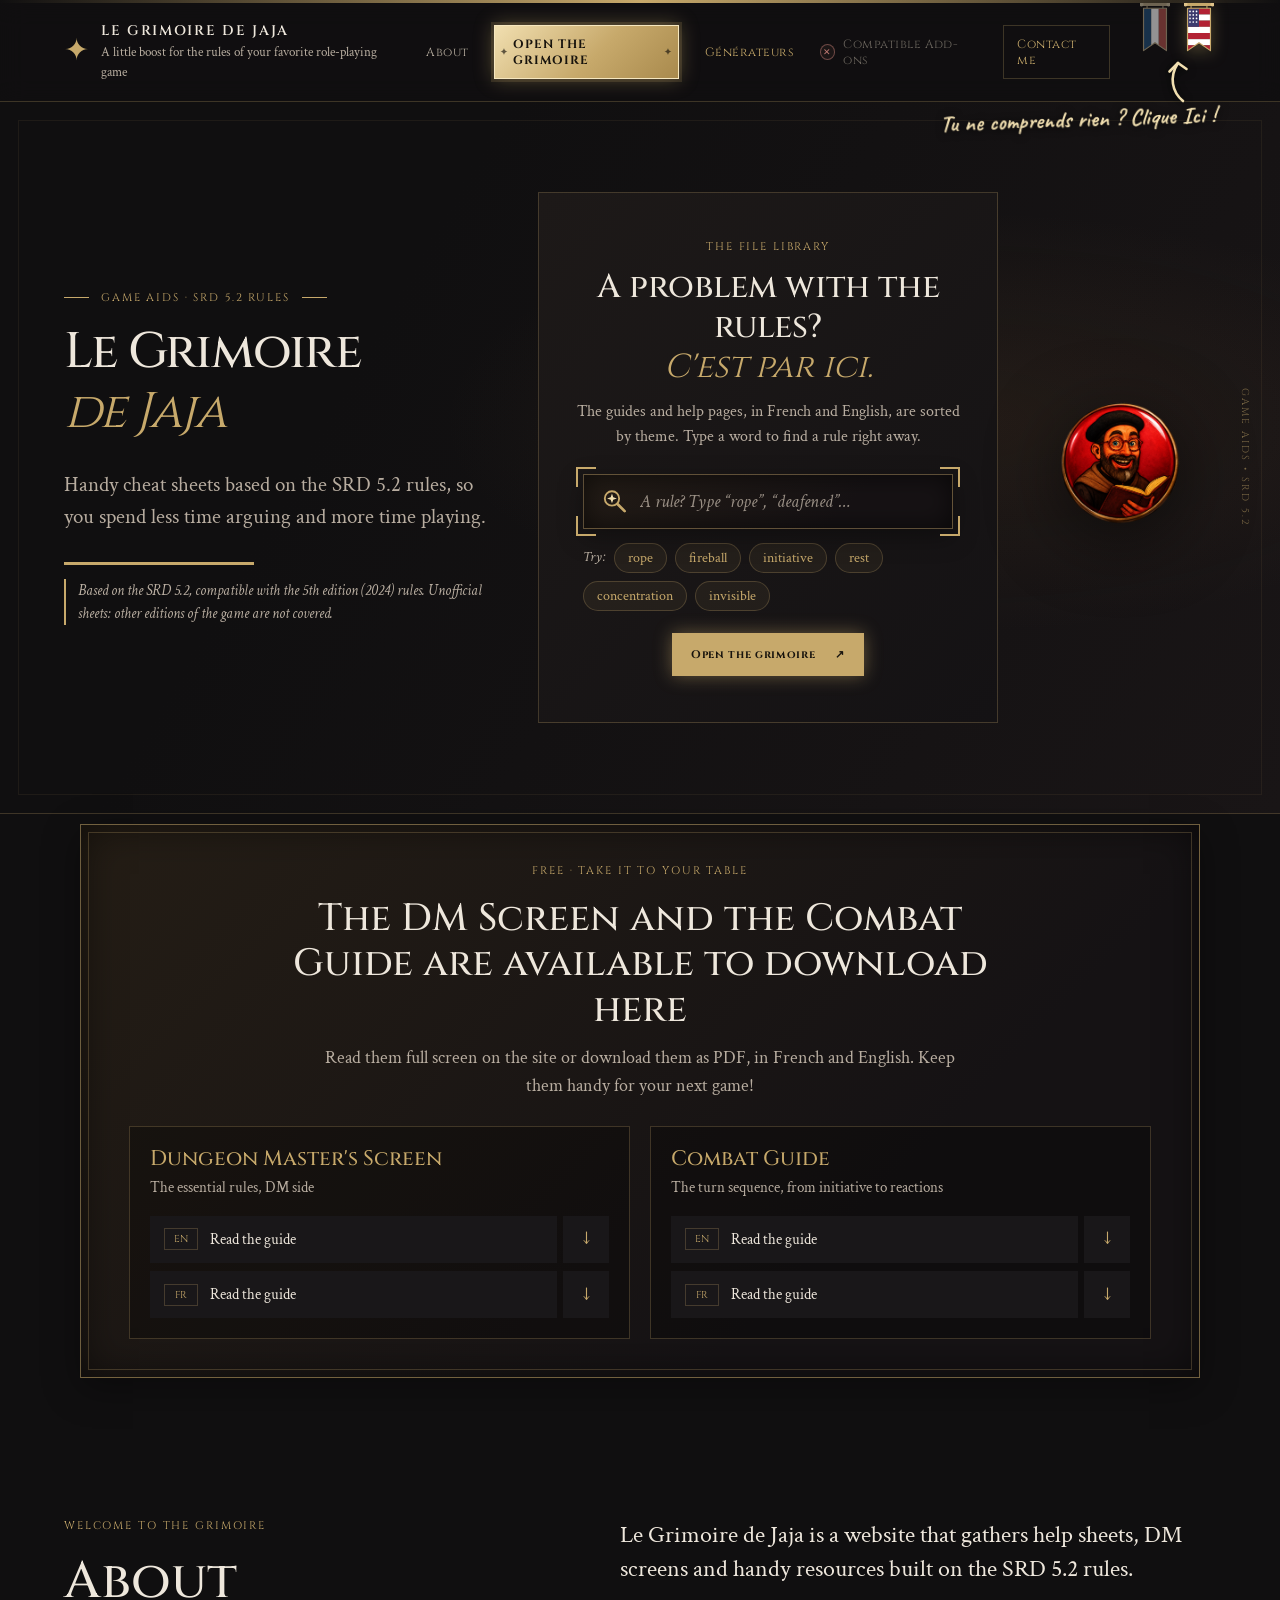
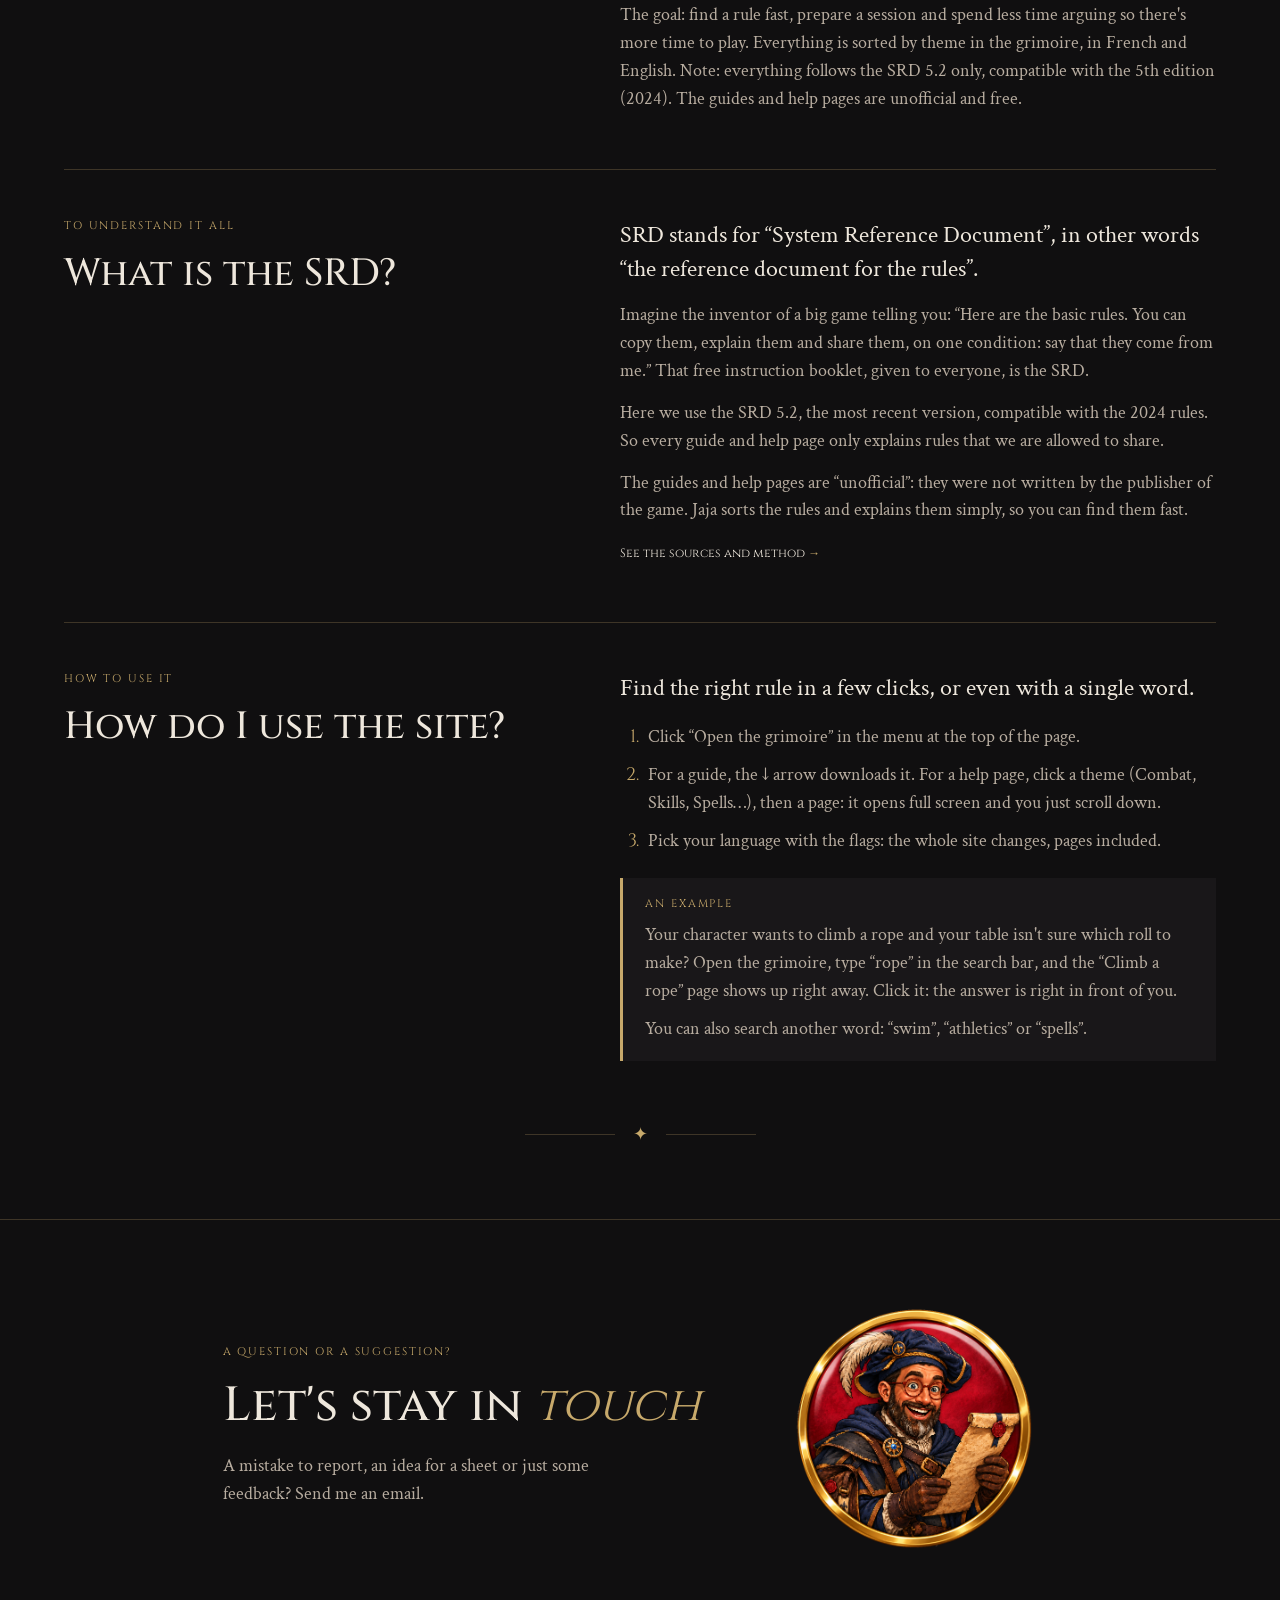
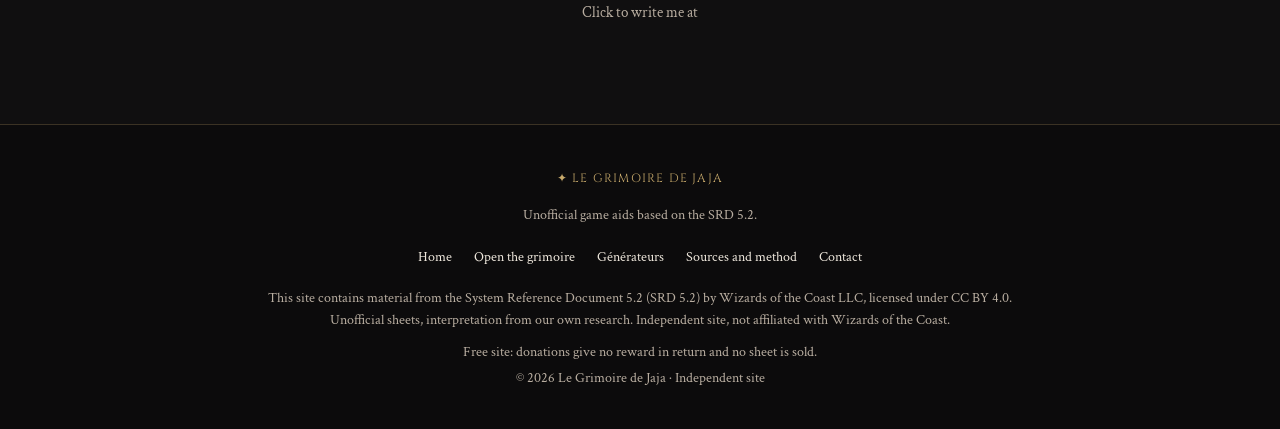
==== commit c8138d4a: "Add files via upload" ====
--- a/index.html
+++ b/index.html
@@ -15,7 +15,7 @@
   <link rel="preconnect" href="https://fonts.googleapis.com">
   <link rel="preconnect" href="https://fonts.gstatic.com" crossorigin>
   <link href="https://fonts.googleapis.com/css2?family=Cinzel:wght@400;500;600;700&family=Crimson+Text:wght@400;600;700&family=Caveat:wght@600;700&display=swap" rel="stylesheet">
-  <link rel="stylesheet" href="styles.css?v=60">
+  <link rel="stylesheet" href="styles.css?v=62">
 </head>
 <body>
   <div class="topline" aria-hidden="true"></div>
@@ -29,6 +29,7 @@
     <nav id="navigation" class="navigation" aria-label="Navigation principale">
       <a href="#presentation">Présentation</a>
       <a class="nav-open" href="telechargements.html">Ouvrir le grimoire</a>
+      <a class="nav-gen" href="generateurs.html">Générateurs</a>
       <!-- AJOUTS COMPATIBLES : pas encore disponible, donc non cliquable et marqué d'une croix rouge douce.
            Le jour où la page existe : remplace ce <span> par <a href="ajouts.html">Ajouts Compatibles</a> -->
       <span class="nav-soon" aria-disabled="true" title="Bientôt disponible"><i class="soon-cross" aria-hidden="true">✕</i><span>Ajouts Compatibles</span><span class="sr-only"> (bientôt disponible)</span></span>
@@ -72,7 +73,7 @@
       </div>
 
       <div class="hero-logo-wrap">
-        <img class="hero-logo" src="Le%20Grimoire%20de%20Jaja.png?v=60" alt="Jaja, un sourire aux lèvres, lisant un grimoire" role="button" tabindex="0" aria-pressed="false" aria-label="Lancer une musique du Grimoire de Jaja">
+        <img class="hero-logo" src="Le%20Grimoire%20de%20Jaja.png?v=62" alt="Jaja, un sourire aux lèvres, lisant un grimoire" role="button" tabindex="0" aria-pressed="false" aria-label="Lancer une musique du Grimoire de Jaja">
       </div>
 
       <div class="hero-side-note" aria-hidden="true">AIDES DE JEU • SRD 5.2</div>
@@ -184,7 +185,7 @@
           <p>Une erreur à signaler, une idée de fiche ou simplement un avis ? Envoie-moi un e-mail.</p>
         </div>
         <a class="contact-jaja" href="#contact" data-mail aria-label="Clique sur Jaja pour écrire un e-mail au Grimoire de Jaja">
-          <img src="Le%20Grimoire%20de%20Jaja%202.png?v=60" alt="Jaja, un sourire aux lèvres, lisant un grimoire" loading="lazy">
+          <img src="Le%20Grimoire%20de%20Jaja%202.png?v=62" alt="Jaja, un sourire aux lèvres, lisant un grimoire" loading="lazy">
         </a>
       </div>
       <p class="contact-mail">Clique pour m'écrire à <a href="#contact" data-mail data-affiche></a></p>
@@ -194,7 +195,7 @@
   <footer class="site-footer">
     <a class="footer-brand" href="index.html">✦ LE GRIMOIRE DE JAJA</a>
     <p>Aides de jeu non officielles basées sur le SRD 5.2.</p>
-    <div class="footer-links"><a href="index.html">Accueil</a><a href="telechargements.html">Ouvrir le grimoire</a><a href="sources.html">Sources et méthode</a><a href="#contact" data-mail>Contact</a></div>
+    <div class="footer-links"><a href="index.html">Accueil</a><a href="telechargements.html">Ouvrir le grimoire</a><a href="generateurs.html">Générateurs</a><a href="sources.html">Sources et méthode</a><a href="#contact" data-mail>Contact</a></div>
     <p class="footer-legal">Ce site contient du contenu du System Reference Document 5.2 (SRD 5.2) de Wizards of the Coast LLC, sous licence CC BY 4.0. Fiches non officielles, interprétation de nos recherches. Site indépendant, non affilié à Wizards of the Coast.</p>
     <p class="footer-legal">Site gratuit : les dons n'ouvrent droit à aucune contrepartie et aucune fiche n'est vendue.</p>
     <small>© <span id="year"></span> Le Grimoire de Jaja · Site indépendant</small>
@@ -202,16 +203,16 @@
 
   <script src="script.js"></script>
 
-  <script src="lang.js?v=60"></script>
-  <script src="musique.js?v=60"></script>
-  
-  <script src="parchemins.js?v=60"></script>
-  <script src="lecteur.js?v=60"></script>
-  <script src="accueil-recherche.js?v=60"></script>
-  
-  <script src="contact.js?v=60"></script>
+  <script src="lang.js?v=62"></script>
+  <script src="musique.js?v=62"></script>
+  
+  <script src="parchemins.js?v=62"></script>
+  <script src="lecteur.js?v=62"></script>
+  <script src="accueil-recherche.js?v=62"></script>
+  
+  <script src="contact.js?v=62"></script>
   
   <script src='https://storage.ko-fi.com/cdn/scripts/overlay-widget.js'></script>
-  <script src="soutien.js?v=60"></script>
+  <script src="soutien.js?v=62"></script>
 </body>
 </html>
--- a/styles.css
+++ b/styles.css
@@ -1 +1 @@
-:root{--bg: #100f10;--panel: #191719;--panel-light: #211d1d;--text: #eee7dc;--muted: #b8ada0;--gold: #c7a96b;--soft-red: #c27b74;--line: rgba(199,169,107,.25);--gutter: clamp(24px, 5vw, 105px);--serif: "Crimson Text", Georgia, serif;--display: "Cinzel", Georgia, serif}*{box-sizing:border-box}html{scroll-behavior:smooth}body{margin:0;background:var(--bg);color:var(--text);font-family:var(--serif);font-size:18px;line-height:1.55}a{color:inherit;text-decoration:none}.sr-only{position:absolute;width:1px;height:1px;overflow:hidden;clip:rect(0 0 0 0);white-space:nowrap}.topline{height:3px;background:linear-gradient(90deg,transparent,var(--gold),transparent)}.site-header{position:sticky;top:0;z-index:20;display:flex;align-items:center;justify-content:space-between;gap:28px;padding:18px clamp(20px,5vw,76px);background:#100f10f0;border-bottom:1px solid var(--line);backdrop-filter:blur(12px)}.brand{display:flex;align-items:center;gap:12px;min-width:260px}.brand-mark{color:var(--gold);font-size:30px}.brand strong{display:block;font:600 14px var(--display);letter-spacing:.12em}.brand small{display:block;margin-top:3px;color:var(--muted);font-size:13px}.navigation{display:flex;align-items:center;gap:clamp(12px,2vw,28px);font:12px var(--display);letter-spacing:.04em}.navigation a{color:var(--muted);transition:color .2s ease}.navigation a:hover,.navigation a.active{color:var(--gold)}.navigation .nav-support{color:var(--gold);border:1px solid var(--line);padding:10px 13px}.nav-soon{display:inline-flex;align-items:center;gap:8px;cursor:not-allowed}.nav-soon>span:not(.sr-only){color:var(--muted);opacity:.55}.soon-cross{display:inline-grid;place-items:center;width:16px;height:16px;font-style:normal;font-size:9px;line-height:1;color:var(--soft-red);border:1px solid rgba(194,123,116,.5);border-radius:50%;background:#c27b7414}.lang-switch{position:relative;display:flex;align-items:flex-start;gap:10px;align-self:flex-start;margin-top:-18px}.flag{padding:0 2px 6px;background:none;border:0;cursor:pointer;opacity:.55;filter:saturate(.55);transition:opacity .25s,filter .25s;-webkit-tap-highlight-color:transparent}.flag svg{display:block;width:30px;height:auto;transform-origin:50% 0;animation:flag-sway 5s ease-in-out infinite alternate}.flag[data-lang=en] svg{animation-delay:-2.2s}.flag:hover,.flag[aria-pressed=true]{opacity:1;filter:none}.flag[aria-pressed=true]{filter:drop-shadow(0 4px 8px rgba(199,169,107,.35))}.flag:hover svg{animation-duration:1.6s}.flag:focus-visible{outline:1px solid var(--gold);outline-offset:2px}.lang-hint{display:none;position:absolute;top:54px;right:0;width:max-content;pointer-events:none;z-index:30}.lang-switch.has-hint .lang-hint{display:flex;flex-direction:column;align-items:flex-end;animation:hint-wiggle 2.4s ease-in-out infinite}.lang-hint svg{order:-1;flex:0 0 auto;width:40px;height:46px;margin-right:18px;filter:drop-shadow(0 1px 4px rgba(0,0,0,.8))}.lang-hint-text{margin-top:0;font:700 23px/1.05 Caveat,Segoe Script,Comic Sans MS,cursive;color:#f1dfb0;text-shadow:0 1px 8px rgba(0,0,0,.9);white-space:nowrap;transform:rotate(-2deg);transform-origin:100% 50%}@keyframes hint-wiggle{0%,to{transform:translateY(0)}50%{transform:translateY(4px)}}@keyframes flag-sway{0%{transform:rotate(-2.5deg)}to{transform:rotate(2.5deg)}}.menu-toggle{display:none;color:var(--text);background:transparent;border:1px solid var(--line);padding:8px 12px;font:12px var(--display)}.hero{position:relative;min-height:590px;display:grid;grid-template-columns:minmax(0,1.1fr) minmax(0,1.2fr) auto;grid-template-areas:"text card logo";align-items:center;gap:clamp(28px,4vw,72px);padding:90px clamp(56px,7vw,110px) 90px clamp(24px,5vw,105px);overflow:hidden;background:radial-gradient(ellipse at 75% 45%,rgba(112,78,45,.16),transparent 38%),linear-gradient(120deg,#100f10 30%,#191516);border-bottom:1px solid var(--line)}.hero:after{content:"";position:absolute;inset:18px;border:1px solid rgba(199,169,107,.08);pointer-events:none}.hero-content{grid-area:text;position:relative;z-index:1}.hero-card{grid-area:card;position:relative;z-index:1;padding:46px 8%;text-align:center;background:linear-gradient(135deg,#1d1918,#141214);border:1px solid var(--line)}.hero-card .eyebrow{margin-bottom:14px}.hero-card h2{margin-bottom:12px;font-size:clamp(24px,2.6vw,38px)}.hero-card p:not(.eyebrow){max-width:420px;margin:0 auto 24px;color:var(--muted);font-size:16px}.hero-logo-wrap{grid-area:logo;position:relative;z-index:2;width:clamp(130px,11vw,200px);border-radius:50%;cursor:pointer}.hero-logo{display:block;width:100%;height:auto;filter:drop-shadow(0 15px 35px rgba(0,0,0,.55));cursor:pointer;-webkit-tap-highlight-color:transparent;transition:transform .3s ease,filter .3s ease}.hero-logo-wrap:hover .hero-logo,.hero-logo-wrap:focus-within .hero-logo{transform:scale(1.05);filter:hue-rotate(170deg) saturate(1.25) brightness(1.2) drop-shadow(0 0 12px rgba(125,220,255,.95)) drop-shadow(0 0 30px rgba(90,170,255,.8))}.hero-logo-wrap:after{content:"";position:absolute;inset:0;pointer-events:none;opacity:0;transform:scale(.85);background:url("data:image/svg+xml,%3Csvg xmlns='http://www.w3.org/2000/svg' viewBox='0 0 64 64'%3E%3Cg fill='white'%3E%3Cellipse cx='19' cy='48' rx='9' ry='7' transform='rotate(-20 19 48)'/%3E%3Cellipse cx='45' cy='42' rx='9' ry='7' transform='rotate(-20 45 42)'/%3E%3Cpath d='M25 46 V15 L51 8 V40 H46 V20 L30 24 V46 Z'/%3E%3C/g%3E%3C/svg%3E") center / 56% no-repeat;filter:drop-shadow(0 0 6px rgba(20,60,140,.9));transition:opacity .3s ease,transform .3s ease}.hero-logo-wrap:hover:after,.hero-logo-wrap:focus-within:after{opacity:.7;transform:scale(1)}.hero-logo:focus:not(:focus-visible){outline:none}.hero-logo:focus-visible{outline:1px solid var(--gold);outline-offset:8px;border-radius:50%}@keyframes jaja-pulse{0%,to{transform:scale(1)}50%{transform:scale(1.045)}}.hero-logo.is-playing{animation:jaja-pulse 1.8s ease-in-out infinite}.hero-logo-wrap:has(.is-playing):after{opacity:.55;transform:scale(1)}@media(hover:none){.hero-logo-wrap:after{opacity:.35;transform:scale(1)}}.eyebrow{margin:0 0 18px;color:var(--gold);font:11px var(--display);letter-spacing:.17em;text-transform:uppercase}.hero-content .eyebrow{display:flex;align-items:center;gap:12px}.hero-content .eyebrow span{width:25px;height:1px;background:var(--gold)}h1,h2,h3{margin-top:0;font-family:var(--display);font-weight:500;line-height:1.2}.hero h1{margin:0;font-size:clamp(36px,3.9vw,64px);letter-spacing:-.035em}.downloads-hero h1{margin:0;font-size:clamp(42px,6vw,68px);letter-spacing:-.035em}h1 em,h2 em{color:var(--gold);font-weight:400}.hero-copy{max-width:570px;margin:26px 0 0;color:var(--muted);font-size:21px}.hero-rule{display:block;width:190px;height:3px;margin-top:28px;background:var(--gold)}.button{display:inline-flex;align-items:center;justify-content:center;gap:20px;padding:13px 18px;font:11px var(--display);letter-spacing:.06em;transition:background .2s,border-color .2s}.button-primary{color:#17130d;background:var(--gold);border:1px solid var(--gold)}.button-primary:hover{background:#dfc38a}.button-outline{color:var(--gold);border:1px solid var(--line)}.button-outline:hover{border-color:var(--gold)}.text-link{color:var(--text);font:12px var(--display)}.text-link span,.text-link:hover{color:var(--gold)}.hero-side-note{position:absolute;right:2.2%;top:50%;transform:translateY(-50%);color:#c7a96b8c;font:10px var(--display);letter-spacing:.2em;writing-mode:vertical-rl}.section-wrap{width:min(1120px,calc(100% - 48px));margin:0 auto}.section-heading{margin-bottom:36px}.section-heading h2,.contact-section h2{margin-bottom:12px;font-size:clamp(30px,4.5vw,48px)}.lead{margin:0;font-size:24px;line-height:1.4}.divider-ornament{display:flex;align-items:center;justify-content:center;gap:18px;margin-top:60px;color:var(--gold)}.divider-ornament span{width:90px;height:1px;background:var(--line)}.intro.section-wrap,.videos-section.section-wrap,.contact-section.section-wrap{width:auto;max-width:none;margin:0;padding-left:var(--gutter);padding-right:var(--gutter)}.intro{padding-top:100px;padding-bottom:70px}.intro-split{display:grid;grid-template-columns:1fr 1.2fr;gap:60px;align-items:start}.intro-split .section-heading{margin-bottom:0}.intro-split h2{font-size:clamp(32px,4vw,52px)}.intro-body .lead{margin-bottom:16px}.intro-text{margin:0;color:var(--muted)}.videos-section{padding-top:15px;padding-bottom:95px}.videos-grid{display:grid;grid-template-columns:1fr 1.2fr;gap:60px;align-items:center}.videos-grid .section-heading{margin-bottom:0}.videos-intro{max-width:380px;margin:8px 0 0;color:var(--muted);font-size:16px}.videos-channel{display:flex;align-items:center;gap:28px}.videos-channel .lead{font-size:22px}.d20-link{display:inline-flex;flex:0 0 auto;flex-direction:column;align-items:center;gap:8px;color:var(--muted);font:10px var(--display);letter-spacing:.08em;transition:color .2s}.d20-link svg{width:clamp(72px,7vw,100px);height:auto;filter:drop-shadow(0 8px 16px rgba(255,0,0,.22));transition:transform .6s ease}.d20-link:hover{color:var(--gold)}.d20-link:hover svg{transform:rotate(60deg) scale(1.06)}.contact-section{display:flex;flex-direction:column;align-items:center;gap:26px;padding-top:75px;padding-bottom:100px;border-top:1px solid var(--line)}.contact-row{display:flex;align-items:center;justify-content:center;gap:clamp(30px,6vw,80px)}.contact-text>p:last-child{max-width:420px;color:var(--muted)}.contact-jaja{display:block;width:min(280px,42vw);flex:none;border-radius:12px}.contact-jaja img{display:block;width:100%;height:auto;transition:filter .25s ease,transform .25s ease}.contact-jaja:hover img,.contact-jaja:focus-visible img{filter:brightness(1.15) drop-shadow(0 0 10px rgba(241,223,176,.9)) drop-shadow(0 0 26px rgba(199,169,107,.7));transform:scale(1.04)}.contact-jaja:focus-visible{outline:1px solid var(--gold);outline-offset:8px}.contact-mail{margin:0;text-align:center;color:var(--muted);font-size:15px}.contact-mail a{color:var(--gold)}.mail-dialog{width:min(420px,calc(100% - 36px));padding:30px;color:var(--text);background:var(--panel);border:1px solid var(--gold)}.mail-dialog::backdrop{background:#000000b8}.mail-dialog h3{margin:0 0 6px;font-size:22px}.mail-dialog p{margin:0 0 18px;color:var(--muted)}.mail-options{display:grid;gap:10px}.mail-options .button{width:100%;justify-content:space-between}.mail-options .button-outline{background:transparent;cursor:pointer}.mail-copied{min-height:1.4em;margin:12px 0 0;color:var(--gold);font-size:15px}.mail-close{display:block;margin:6px auto 0;padding:6px 10px;color:var(--muted);background:none;border:0;font:12px var(--display);cursor:pointer}.mail-close:hover{color:var(--gold)}[hidden]{display:none!important}.downloads-hero{padding-top:95px;padding-bottom:45px}.downloads-hero .hero-copy{max-width:680px}.downloads-content{padding-bottom:90px}.search-box{padding-bottom:30px}.search-eyebrow{display:flex;align-items:center;gap:12px;margin:0 0 16px;color:var(--gold);font:11px var(--display);letter-spacing:.2em;text-transform:uppercase}.search-eyebrow b{font-weight:500}.search-eyebrow span:first-child{flex:0 0 28px;height:1px;background:var(--gold)}.search-eyebrow span:last-child{flex:1;height:1px;background:linear-gradient(90deg,rgba(199,169,107,.5),transparent)}.search-field{position:relative;margin:8px;background:linear-gradient(135deg,#231c16,#161214 70%);border:1px solid rgba(199,169,107,.4);box-shadow:inset 0 0 26px #0009,0 8px 24px #00000059;transition:border-color .25s,box-shadow .25s}.search-field:before{content:"";position:absolute;inset:-8px;pointer-events:none;background:linear-gradient(var(--gold),var(--gold)) 0 0 / 20px 2px no-repeat,linear-gradient(var(--gold),var(--gold)) 0 0 / 2px 20px no-repeat,linear-gradient(var(--gold),var(--gold)) 100% 0 / 20px 2px no-repeat,linear-gradient(var(--gold),var(--gold)) 100% 0 / 2px 20px no-repeat,linear-gradient(var(--gold),var(--gold)) 0 100% / 20px 2px no-repeat,linear-gradient(var(--gold),var(--gold)) 0 100% / 2px 20px no-repeat,linear-gradient(var(--gold),var(--gold)) 100% 100% / 20px 2px no-repeat,linear-gradient(var(--gold),var(--gold)) 100% 100% / 2px 20px no-repeat}.search-field:focus-within{border-color:var(--gold);box-shadow:inset 0 0 26px #0009,0 0 28px #c7a96b4d}.search-icon{position:absolute;left:17px;top:50%;width:27px;height:27px;transform:translateY(-50%);pointer-events:none;transition:transform .45s ease}.search-field:focus-within .search-icon{transform:translateY(-50%) rotate(-14deg) scale(1.12)}.search-field input{width:100%;padding:18px 56px 18px 58px;color:var(--text);background:transparent;border:0;border-radius:0;font:20px var(--serif);outline:none;-webkit-appearance:none;appearance:none}.search-field input::placeholder{color:var(--muted);font-style:italic;opacity:.8}.search-field input::-webkit-search-cancel-button{display:none}.search-clear{position:absolute;right:10px;top:50%;transform:translateY(-50%);width:34px;height:34px;color:var(--gold);background:none;border:1px solid transparent;font-size:15px;cursor:pointer;transition:border-color .2s,background .2s}.search-clear:hover{border-color:var(--line);background:#c7a96b1a}.search-status{min-height:1.5em;margin:14px 0 0 2px;color:var(--muted);font-size:16px;font-style:italic}.search-status:not(:empty):before{content:"✦ ";color:var(--gold);font-style:normal}.download-category{border-top:1px solid var(--line)}.download-category:last-of-type{border-bottom:1px solid var(--line)}.download-category>summary{display:flex;align-items:center;gap:22px;padding:26px 6px;cursor:pointer;list-style:none;transition:background .2s}.download-category>summary::-webkit-details-marker{display:none}.download-category>summary:hover{background:#c7a96b0d}.download-category>summary:focus-visible{outline:1px solid var(--gold);outline-offset:-1px}.cat-number{color:var(--gold);font:13px var(--display)}.cat-title{margin:0;font-size:clamp(26px,3.6vw,40px);transition:color .2s}.cat-meta{margin-left:auto;color:var(--muted);font-size:15px}.cat-toggle{position:relative;flex:0 0 34px;height:34px;border:1px solid var(--line)}.cat-toggle:before,.cat-toggle:after{content:"";position:absolute;left:50%;top:50%;width:12px;height:1px;background:var(--gold);transform:translate(-50%,-50%);transition:transform .25s ease}.cat-toggle:after{transform:translate(-50%,-50%) rotate(90deg)}.download-category[open]>summary .cat-title{color:var(--gold)}.download-category[open]>summary .cat-toggle:after{transform:translate(-50%,-50%) rotate(0)}.category-panel{padding:0 6px 34px}.category-intro,.download-note{color:var(--muted)}.category-intro{margin:0 0 18px}.download-item{display:grid;grid-template-columns:1fr 1fr;gap:30px;align-items:center;padding:20px 0;border-top:1px solid var(--line)}.download-info{display:flex;align-items:flex-start;gap:18px}.download-number{color:var(--gold);font:13px var(--display)}.download-info h3{margin:0 0 4px;font-size:19px}.download-info p{margin:0;color:var(--muted);font-size:15px}.download-links{display:grid;grid-template-columns:1fr 1fr;gap:8px}.file-link{flex:1;min-width:0;display:flex;align-items:center;gap:12px;padding:11px 13px;background:var(--panel);border:1px solid transparent;font-size:15px}.file-link:hover{border-color:var(--line);color:var(--gold)}.file-link span{min-width:34px;padding:3px 5px;text-align:center;color:var(--gold);border:1px solid var(--line);font:10px var(--display)}.file-link b{margin-left:auto;color:var(--gold)}.file-link[href="#"]{opacity:.5;pointer-events:none}.file-link[href="#"] b{display:none}.file-link[href="#"]:after{content:"bientôt";margin-left:auto;color:var(--muted);font-size:13px;font-style:italic}.download-note{margin-top:28px;padding:15px;background:var(--panel);font-size:15px}.download-note a{color:var(--gold)}.downloads-back{margin-top:30px}html[lang=en] .file-link[href="#"]:after{content:"soon"}html[lang=en] .download-links .file-row:first-child{order:2}:root{--kofi-offset: 84px}.kofi-note{position:fixed;left:18px;bottom:var(--kofi-offset);z-index:9990;display:flex;flex-direction:column;align-items:flex-start;max-width:min(280px,calc(100vw - 36px));opacity:0;transform:translateY(10px);pointer-events:none;transition:opacity .6s ease,transform .6s ease}.kofi-note.is-visible{opacity:1;transform:none;pointer-events:auto}.kofi-note-bubble{position:relative;padding:9px 32px 10px 14px;background:#191719f5;border:1px solid var(--gold);box-shadow:0 10px 28px #0000008c}.kofi-note-text{margin:0;font:700 22px/1.12 Caveat,Segoe Script,Comic Sans MS,cursive;color:#f1dfb0}.kofi-note-close{position:absolute;top:2px;right:2px;width:26px;height:26px;color:var(--muted);background:none;border:0;font-size:13px;cursor:pointer}.kofi-note-close:hover{color:var(--gold)}.kofi-arrow{display:block;width:22px;height:52px;margin:3px 0 0 24px;transform-origin:50% 0;animation:arrow-bob 1.7s ease-in-out infinite}@keyframes arrow-bob{0%,to{transform:translateY(0)}50%{transform:translateY(7px)}}.site-footer{padding:38px 24px;text-align:center;border-top:1px solid var(--line);background:#0c0b0c}.footer-brand{color:var(--gold);font:12px var(--display);letter-spacing:.1em}.site-footer p,.site-footer small{color:var(--muted);font-size:14px}.footer-links{display:flex;justify-content:center;gap:22px;margin:20px 0;font-size:14px}.footer-links a:hover{color:var(--gold)}@media(max-width:1100px){.hero{grid-template-columns:minmax(0,1fr) auto;grid-template-areas:"text logo" "card card";row-gap:40px;padding:70px clamp(24px,6vw,70px)}.hero h1{font-size:clamp(40px,7vw,64px)}.hero-side-note{display:none}}@media(max-width:950px){.site-header{flex-wrap:wrap}.lang-hint-text{font-size:20px}.brand{order:1}.menu-toggle{display:block;order:2}.lang-switch{order:3;margin-left:auto}.navigation{order:4}.menu-toggle{display:block}.navigation{display:none;flex-basis:100%;flex-direction:column;align-items:stretch;gap:0;padding-top:12px}.navigation.is-open{display:flex}.navigation a,.navigation .nav-soon{padding:12px 0;border-top:1px solid var(--line)}.navigation .nav-support{padding:12px}.intro-split{grid-template-columns:1fr;gap:24px}.videos-grid{grid-template-columns:1fr;gap:20px}.contact-row{flex-direction:column;text-align:center;gap:28px}.contact-jaja{width:min(240px,60vw)}}@media(max-width:620px){.site-header{padding:14px 18px}.brand{min-width:0;gap:8px}.brand strong{font-size:11px}.brand small{max-width:230px;font-size:11px}:root{--gutter: 22px}.hero{min-height:0;grid-template-columns:1fr;grid-template-areas:"text" "logo" "card";padding:60px 22px;row-gap:34px}.hero-logo-wrap{width:40%;max-width:170px;justify-self:center}.hero-copy{font-size:18px}.section-wrap{width:calc(100% - 36px)}.intro{padding-top:70px}.videos-channel{gap:18px}.videos-channel .lead{font-size:18px}.download-item{grid-template-columns:1fr;gap:14px}.download-links{grid-template-columns:1fr}.download-category>summary{gap:14px;padding:22px 2px}.cat-meta{display:none}.cat-toggle{margin-left:auto}.footer-links{flex-wrap:wrap}}@media(prefers-reduced-motion:reduce){.hero-logo.is-playing,.flag svg,.lang-switch.has-hint .lang-hint,.kofi-arrow{animation:none}.d20-link:hover svg{transform:none}html{scroll-behavior:auto}}.hero-edition{max-width:570px;margin:14px 0 0;padding-left:12px;border-left:2px solid var(--gold);color:var(--muted);font-size:15px;font-style:italic}.file-row{display:flex;gap:6px;align-items:stretch}.file-name{margin-left:0;font-style:normal}.file-dl{flex:0 0 46px;display:flex;align-items:center;justify-content:center;background:var(--panel);border:1px solid transparent;color:var(--gold);font-size:18px}.file-dl:hover{border-color:var(--line)}html.reader-open{overflow:hidden}.reader{width:100vw;height:100vh;height:100dvh;max-width:none;max-height:none;margin:0;padding:0;border:0;background:#1a1819;color:var(--text, #eee)}.reader[open]{display:flex;flex-direction:column}.reader::backdrop{background:#000}.reader-bar{display:flex;align-items:center;gap:8px;padding:10px 14px;background:#100f10;border-bottom:1px solid var(--line)}.reader-title{flex:1;min-width:0;margin:0;overflow:hidden;text-overflow:ellipsis;white-space:nowrap;font:600 15px var(--display);color:var(--gold)}.reader-btn{display:inline-flex;align-items:center;gap:6px;padding:8px 12px;background:var(--panel);border:1px solid var(--line);color:var(--gold);font:14px var(--display);cursor:pointer}.reader-btn:hover{background:#2a2628}.reader-body{flex:1;overflow-y:auto;-webkit-overflow-scrolling:touch}.reader-pages{max-width:1000px;margin:0 auto;padding:14px;display:grid;gap:14px;justify-items:center}.reader-pages canvas,.reader-pages img{max-width:100%;height:auto;background:#fff;box-shadow:0 2px 14px #0009}.reader-status{color:var(--muted);text-align:center;padding:40px 10px}.reader-status a{color:var(--gold)}@media(max-width:560px){.reader-btn span{display:none}}.tag{display:inline-block;margin-top:8px;padding:2px 8px;border:1px solid var(--line);color:var(--gold);font:10px var(--display);letter-spacing:.08em;text-transform:uppercase}.tag-hors-SRD{color:#d98a6a;border-color:#d98a6a73}.tag-règle-de-table,.tag-interprétation{color:#9db8d9;border-color:#9db8d966}.fiche-mention{grid-column:1 / -1;margin:-6px 0 0;color:var(--muted);font-size:12.5px;font-style:italic;opacity:.8}.reader-heading{flex:1;min-width:0}.reader-heading .reader-title{flex:none}.reader-mention{margin:2px 0 0;overflow:hidden;text-overflow:ellipsis;white-space:nowrap;color:var(--muted);font-size:12px;font-style:italic}.footer-legal{max-width:760px;margin:10px auto 0;font-size:12.5px}.sources{max-width:820px;padding-bottom:40px}.sources h2{margin:42px 0 12px;font-size:clamp(22px,3vw,30px)}.sources ul{padding-left:22px}.sources li{margin:8px 0}.sources a{color:var(--gold);text-decoration:underline;text-underline-offset:3px}.attribution{margin:18px 0;padding:14px 18px;border-left:3px solid var(--gold);background:var(--panel);color:var(--muted);font-size:15px;word-break:break-word}.intro-extra{margin-top:56px;padding-top:48px;border-top:1px solid var(--line)}.intro-extra h3{font-size:clamp(26px,3vw,38px)}.intro-body .intro-text+.intro-text{margin-top:14px}.howto{margin:18px 0 0;padding-left:24px;color:var(--muted)}.howto li{margin:10px 0;padding-left:4px}.howto li::marker{color:var(--gold);font-family:var(--display)}.example-box{margin-top:24px;padding:18px 22px;border-left:3px solid var(--gold);background:var(--panel)}.example-box p{margin:0 0 10px;color:var(--muted)}.example-box p:last-child{margin-bottom:0}.example-box .example-title{color:var(--gold);font:11px var(--display);letter-spacing:.17em;text-transform:uppercase}.library-section+.library-section{margin-top:64px}.library-head{margin-bottom:22px}.library-title{margin:0 0 8px;font-size:clamp(28px,3.6vw,42px)}.library-intro{max-width:640px;margin:0;color:var(--muted)}.guides-list{border-bottom:1px solid var(--line)}.reader-readonly .reader-pages canvas,.reader-readonly .reader-pages img{-webkit-user-select:none;user-select:none;-webkit-touch-callout:none}.hero-card .quick-search{max-width:480px;margin:0 auto 22px;text-align:left}.hero-card .quick-search .search-field{margin:8px 8px 0}.quick-search .search-field input{font-size:18px;padding:15px 20px 15px 56px}.quick-results{list-style:none;margin:12px 8px 0;padding:0}.quick-results .quick-item{display:flex;align-items:center;justify-content:space-between;gap:14px;padding:12px 0;border-top:1px solid var(--line)}.quick-item .quick-text{min-width:0}.quick-item h3{margin:0 0 2px;font-size:18px}.hero-card .quick-item p{margin:0;max-width:none;color:var(--muted);font-size:14px}.quick-links{display:flex;gap:6px;flex:none}.quick-links .file-link{flex:none;padding:8px 10px;gap:8px;font-size:14px}.quick-empty{padding:12px 2px;color:var(--muted);font-style:italic}.quick-more{margin:10px 8px 0;text-align:right;font-size:14px}.quick-more a{color:var(--gold)}@media(max-width:560px){.quick-results .quick-item{flex-direction:column;align-items:stretch}.quick-links .file-link{flex:1}.quick-links .file-name{display:none}}.tag-suggestions{display:flex;flex-wrap:wrap;align-items:center;gap:8px;margin:14px 8px 0}.tag-suggestions-label{color:var(--muted);font-size:14px;font-style:italic}.tag-chip{padding:5px 13px;color:var(--gold);background:#c7a96b12;border:1px solid var(--line);border-radius:999px;font:14px var(--serif);cursor:pointer;transition:background .2s,border-color .2s,color .2s}.tag-chip:hover,.tag-chip:focus-visible{background:#c7a96b2e;border-color:var(--gold);color:#f1dfb0;outline:none}.hero-card .tag-suggestions{justify-content:flex-start;margin-bottom:0}.search-results{margin-top:6px;border-bottom:1px solid var(--line)}.search-results .result-item{border-top:1px solid var(--line)}.result-theme{margin:0 0 4px!important;color:var(--gold)!important;font:10.5px var(--display)!important;letter-spacing:.16em;text-transform:uppercase}.match-line{margin:8px 0 0!important;color:var(--muted);font-size:14px!important}.match-line b{display:inline-block;margin:0 4px 2px 0;padding:1px 9px;color:#f1dfb0;background:#c7a96b29;border:1px solid rgba(199,169,107,.45);border-radius:999px;font-weight:600}.hero-card .quick-item p.match-line{margin:6px 0 0!important;font-size:13px!important}.navigation .nav-open{position:relative;color:#17130d;background:linear-gradient(135deg,#f1dfb0,#c7a96b 55%,#a98a4d);border:1px solid #f6e7bf;padding:10px 18px;font-weight:700;letter-spacing:.08em;text-transform:uppercase;box-shadow:0 0 0 3px #c7a96b29,0 0 20px #c7a96b66;animation:nav-open-glow 3.2s ease-in-out infinite}.navigation .nav-open:before,.navigation .nav-open:after{content:"✦";position:absolute;top:50%;transform:translateY(-50%);font-size:9px;color:#17130da6}.navigation .nav-open:before{left:5px}.navigation .nav-open:after{right:5px}.navigation .nav-open:hover,.navigation .nav-open.active{color:#17130d;background:linear-gradient(135deg,#fff1c7,#e3c680 55%,#c7a96b);box-shadow:0 0 0 3px #f1dfb04d,0 0 28px #f1dfb0b3}@keyframes nav-open-glow{0%,to{box-shadow:0 0 0 3px #c7a96b24,0 0 16px #c7a96b4d}50%{box-shadow:0 0 0 4px #c7a96b3d,0 0 26px #f1dfb099}}@media(max-width:760px){.navigation .nav-open{margin:10px 0;padding:13px 18px;text-align:center;border-top:1px solid #f6e7bf}}@media(prefers-reduced-motion:reduce){.navigation .nav-open{animation:none}}.button-glow{box-shadow:0 0 18px #c7a96b73;font-weight:700}.button-glow:hover{box-shadow:0 0 28px #f1dfb0b3}.promo-guides{padding-top:10px;padding-bottom:40px}.promo-inner{position:relative;padding:38px clamp(20px,4vw,48px);text-align:center;background:linear-gradient(135deg,#241d15,#151214 70%);border:1px solid rgba(199,169,107,.5);box-shadow:inset 0 0 40px #0000008c,0 10px 34px #00000059}.promo-inner:before{content:"";position:absolute;inset:7px;border:1px solid rgba(199,169,107,.25);pointer-events:none}.promo-inner h2{margin:0 auto 12px;max-width:760px;font-size:clamp(24px,3.2vw,38px)}.promo-text{max-width:640px;margin:0 auto 26px;color:var(--muted)}.promo-cards{display:grid;grid-template-columns:1fr 1fr;gap:20px;text-align:left}.promo-card{padding:20px;background:#00000047;border:1px solid var(--line)}.promo-card h3{margin:0 0 4px;font-size:21px;color:var(--gold)}.promo-card p{margin:0 0 16px;color:var(--muted);font-size:15px}.promo-card .download-links{grid-template-columns:1fr}@media(max-width:760px){.promo-cards{grid-template-columns:1fr}}
+:root{--bg: #100f10;--panel: #191719;--panel-light: #211d1d;--text: #eee7dc;--muted: #b8ada0;--gold: #c7a96b;--soft-red: #c27b74;--line: rgba(199,169,107,.25);--gutter: clamp(24px, 5vw, 105px);--serif: "Crimson Text", Georgia, serif;--display: "Cinzel", Georgia, serif}*{box-sizing:border-box}html{scroll-behavior:smooth}body{margin:0;background:var(--bg);color:var(--text);font-family:var(--serif);font-size:18px;line-height:1.55}a{color:inherit;text-decoration:none}.sr-only{position:absolute;width:1px;height:1px;overflow:hidden;clip:rect(0 0 0 0);white-space:nowrap}.topline{height:3px;background:linear-gradient(90deg,transparent,var(--gold),transparent)}.site-header{position:sticky;top:0;z-index:20;display:flex;align-items:center;justify-content:space-between;gap:28px;padding:18px clamp(20px,5vw,76px);background:#100f10f0;border-bottom:1px solid var(--line);backdrop-filter:blur(12px)}.brand{display:flex;align-items:center;gap:12px;min-width:260px}.brand-mark{color:var(--gold);font-size:30px}.brand strong{display:block;font:600 14px var(--display);letter-spacing:.12em}.brand small{display:block;margin-top:3px;color:var(--muted);font-size:13px}.navigation{display:flex;align-items:center;gap:clamp(12px,2vw,28px);font:12px var(--display);letter-spacing:.04em}.navigation a{color:var(--muted);transition:color .2s ease}.navigation a:hover,.navigation a.active{color:var(--gold)}.navigation .nav-support{color:var(--gold);border:1px solid var(--line);padding:10px 13px}.nav-soon{display:inline-flex;align-items:center;gap:8px;cursor:not-allowed}.nav-soon>span:not(.sr-only){color:var(--muted);opacity:.55}.soon-cross{display:inline-grid;place-items:center;width:16px;height:16px;font-style:normal;font-size:9px;line-height:1;color:var(--soft-red);border:1px solid rgba(194,123,116,.5);border-radius:50%;background:#c27b7414}.lang-switch{position:relative;display:flex;align-items:flex-start;gap:10px;align-self:flex-start;margin-top:-18px}.flag{padding:0 2px 6px;background:none;border:0;cursor:pointer;opacity:.55;filter:saturate(.55);transition:opacity .25s,filter .25s;-webkit-tap-highlight-color:transparent}.flag svg{display:block;width:30px;height:auto;transform-origin:50% 0;animation:flag-sway 5s ease-in-out infinite alternate}.flag[data-lang=en] svg{animation-delay:-2.2s}.flag:hover,.flag[aria-pressed=true]{opacity:1;filter:none}.flag[aria-pressed=true]{filter:drop-shadow(0 4px 8px rgba(199,169,107,.35))}.flag:hover svg{animation-duration:1.6s}.flag:focus-visible{outline:1px solid var(--gold);outline-offset:2px}.lang-hint{display:none;position:absolute;top:54px;right:0;width:max-content;pointer-events:none;z-index:30}.lang-switch.has-hint .lang-hint{display:flex;flex-direction:column;align-items:flex-end;animation:hint-wiggle 2.4s ease-in-out infinite}.lang-hint svg{order:-1;flex:0 0 auto;width:40px;height:46px;margin-right:18px;filter:drop-shadow(0 1px 4px rgba(0,0,0,.8))}.lang-hint-text{margin-top:0;font:700 23px/1.05 Caveat,Segoe Script,Comic Sans MS,cursive;color:#f1dfb0;text-shadow:0 1px 8px rgba(0,0,0,.9);white-space:nowrap;transform:rotate(-2deg);transform-origin:100% 50%}@keyframes hint-wiggle{0%,to{transform:translateY(0)}50%{transform:translateY(4px)}}@keyframes flag-sway{0%{transform:rotate(-2.5deg)}to{transform:rotate(2.5deg)}}.menu-toggle{display:none;color:var(--text);background:transparent;border:1px solid var(--line);padding:8px 12px;font:12px var(--display)}.hero{position:relative;min-height:590px;display:grid;grid-template-columns:minmax(0,1.1fr) minmax(0,1.2fr) auto;grid-template-areas:"text card logo";align-items:center;gap:clamp(28px,4vw,72px);padding:90px clamp(56px,7vw,110px) 90px clamp(24px,5vw,105px);overflow:hidden;background:radial-gradient(ellipse at 75% 45%,rgba(112,78,45,.16),transparent 38%),linear-gradient(120deg,#100f10 30%,#191516);border-bottom:1px solid var(--line)}.hero:after{content:"";position:absolute;inset:18px;border:1px solid rgba(199,169,107,.08);pointer-events:none}.hero-content{grid-area:text;position:relative;z-index:1}.hero-card{grid-area:card;position:relative;z-index:1;padding:46px 8%;text-align:center;background:linear-gradient(135deg,#1d1918,#141214);border:1px solid var(--line)}.hero-card .eyebrow{margin-bottom:14px}.hero-card h2{margin-bottom:12px;font-size:clamp(24px,2.6vw,38px)}.hero-card p:not(.eyebrow){max-width:420px;margin:0 auto 24px;color:var(--muted);font-size:16px}.hero-logo-wrap{grid-area:logo;position:relative;z-index:2;width:clamp(130px,11vw,200px);border-radius:50%;cursor:pointer}.hero-logo{display:block;width:100%;height:auto;filter:drop-shadow(0 15px 35px rgba(0,0,0,.55));cursor:pointer;-webkit-tap-highlight-color:transparent;transition:transform .3s ease,filter .3s ease}.hero-logo-wrap:has(.hero-logo:focus-visible) .hero-logo,.hero-logo-wrap:hover .hero-logo{transform:scale(1.05);filter:hue-rotate(170deg) saturate(1.25) brightness(1.2) drop-shadow(0 0 12px rgba(125,220,255,.95)) drop-shadow(0 0 30px rgba(90,170,255,.8))}.hero-logo-wrap:after{content:"";position:absolute;inset:0;pointer-events:none;opacity:0;transform:scale(.85);background:url("data:image/svg+xml,%3Csvg xmlns='http://www.w3.org/2000/svg' viewBox='0 0 64 64'%3E%3Cg fill='white'%3E%3Cellipse cx='19' cy='48' rx='9' ry='7' transform='rotate(-20 19 48)'/%3E%3Cellipse cx='45' cy='42' rx='9' ry='7' transform='rotate(-20 45 42)'/%3E%3Cpath d='M25 46 V15 L51 8 V40 H46 V20 L30 24 V46 Z'/%3E%3C/g%3E%3C/svg%3E") center / 56% no-repeat;filter:drop-shadow(0 0 6px rgba(20,60,140,.9));transition:opacity .3s ease,transform .3s ease}.hero-logo-wrap:hover:after,.hero-logo-wrap:has(.hero-logo:focus-visible):after{opacity:.7;transform:scale(1)}.hero-logo:focus:not(:focus-visible){outline:none}.hero-logo:focus-visible{outline:1px solid var(--gold);outline-offset:8px;border-radius:50%}@keyframes jaja-pulse{0%,to{transform:scale(1)}50%{transform:scale(1.045)}}.hero-logo.is-playing{animation:jaja-pulse 1.8s ease-in-out infinite}.hero-logo-wrap:has(.is-playing):after{opacity:.55;transform:scale(1)}@media(hover:none){.hero-logo-wrap:after{opacity:.35;transform:scale(1)}}.eyebrow{margin:0 0 18px;color:var(--gold);font:11px var(--display);letter-spacing:.17em;text-transform:uppercase}.hero-content .eyebrow{display:flex;align-items:center;gap:12px}.hero-content .eyebrow span{width:25px;height:1px;background:var(--gold)}h1,h2,h3{margin-top:0;font-family:var(--display);font-weight:500;line-height:1.2}.hero h1{margin:0;font-size:clamp(36px,3.9vw,64px);letter-spacing:-.035em}.downloads-hero h1{margin:0;font-size:clamp(42px,6vw,68px);letter-spacing:-.035em}h1 em,h2 em{color:var(--gold);font-weight:400}.hero-copy{max-width:570px;margin:26px 0 0;color:var(--muted);font-size:21px}.hero-rule{display:block;width:190px;height:3px;margin-top:28px;background:var(--gold)}.button{display:inline-flex;align-items:center;justify-content:center;gap:20px;padding:13px 18px;font:11px var(--display);letter-spacing:.06em;transition:background .2s,border-color .2s}.button-primary{color:#17130d;background:var(--gold);border:1px solid var(--gold)}.button-primary:hover{background:#dfc38a}.button-outline{color:var(--gold);border:1px solid var(--line)}.button-outline:hover{border-color:var(--gold)}.text-link{color:var(--text);font:12px var(--display)}.text-link span,.text-link:hover{color:var(--gold)}.hero-side-note{position:absolute;right:2.2%;top:50%;transform:translateY(-50%);color:#c7a96b8c;font:10px var(--display);letter-spacing:.2em;writing-mode:vertical-rl}.section-wrap{width:min(1120px,calc(100% - 48px));margin:0 auto}.section-heading{margin-bottom:36px}.section-heading h2,.contact-section h2{margin-bottom:12px;font-size:clamp(30px,4.5vw,48px)}.lead{margin:0;font-size:24px;line-height:1.4}.divider-ornament{display:flex;align-items:center;justify-content:center;gap:18px;margin-top:60px;color:var(--gold)}.divider-ornament span{width:90px;height:1px;background:var(--line)}.intro.section-wrap,.videos-section.section-wrap,.contact-section.section-wrap{width:auto;max-width:none;margin:0;padding-left:var(--gutter);padding-right:var(--gutter)}.intro{padding-top:100px;padding-bottom:70px}.intro-split{display:grid;grid-template-columns:1fr 1.2fr;gap:60px;align-items:start}.intro-split .section-heading{margin-bottom:0}.intro-split h2{font-size:clamp(32px,4vw,52px)}.intro-body .lead{margin-bottom:16px}.intro-text{margin:0;color:var(--muted)}.videos-section{padding-top:15px;padding-bottom:95px}.videos-grid{display:grid;grid-template-columns:1fr 1.2fr;gap:60px;align-items:center}.videos-grid .section-heading{margin-bottom:0}.videos-intro{max-width:380px;margin:8px 0 0;color:var(--muted);font-size:16px}.videos-channel{display:flex;align-items:center;gap:28px}.videos-channel .lead{font-size:22px}.d20-link{display:inline-flex;flex:0 0 auto;flex-direction:column;align-items:center;gap:8px;color:var(--muted);font:10px var(--display);letter-spacing:.08em;transition:color .2s}.d20-link svg{width:clamp(72px,7vw,100px);height:auto;filter:drop-shadow(0 8px 16px rgba(255,0,0,.22));transition:transform .6s ease}.d20-link:hover{color:var(--gold)}.d20-link:hover svg{transform:rotate(60deg) scale(1.06)}.contact-section{display:flex;flex-direction:column;align-items:center;gap:26px;padding-top:75px;padding-bottom:100px;border-top:1px solid var(--line)}.contact-row{display:flex;align-items:center;justify-content:center;gap:clamp(30px,6vw,80px)}.contact-text>p:last-child{max-width:420px;color:var(--muted)}.contact-jaja{display:block;width:min(280px,42vw);flex:none;border-radius:12px}.contact-jaja img{display:block;width:100%;height:auto;transition:filter .25s ease,transform .25s ease}.contact-jaja:hover img,.contact-jaja:focus-visible img{filter:brightness(1.15) drop-shadow(0 0 10px rgba(241,223,176,.9)) drop-shadow(0 0 26px rgba(199,169,107,.7));transform:scale(1.04)}.contact-jaja:focus-visible{outline:1px solid var(--gold);outline-offset:8px}.contact-mail{margin:0;text-align:center;color:var(--muted);font-size:15px}.contact-mail a{color:var(--gold)}.mail-dialog{width:min(420px,calc(100% - 36px));padding:30px;color:var(--text);background:var(--panel);border:1px solid var(--gold)}.mail-dialog::backdrop{background:#000000b8}.mail-dialog h3{margin:0 0 6px;font-size:22px}.mail-dialog p{margin:0 0 18px;color:var(--muted)}.mail-options{display:grid;gap:10px}.mail-options .button{width:100%;justify-content:space-between}.mail-options .button-outline{background:transparent;cursor:pointer}.mail-copied{min-height:1.4em;margin:12px 0 0;color:var(--gold);font-size:15px}.mail-close{display:block;margin:6px auto 0;padding:6px 10px;color:var(--muted);background:none;border:0;font:12px var(--display);cursor:pointer}.mail-close:hover{color:var(--gold)}[hidden]{display:none!important}.downloads-hero{padding-top:95px;padding-bottom:45px}.downloads-hero .hero-copy{max-width:680px}.downloads-content{padding-bottom:90px}.search-box{padding-bottom:30px}.search-eyebrow{display:flex;align-items:center;gap:12px;margin:0 0 16px;color:var(--gold);font:11px var(--display);letter-spacing:.2em;text-transform:uppercase}.search-eyebrow b{font-weight:500}.search-eyebrow span:first-child{flex:0 0 28px;height:1px;background:var(--gold)}.search-eyebrow span:last-child{flex:1;height:1px;background:linear-gradient(90deg,rgba(199,169,107,.5),transparent)}.search-field{position:relative;margin:8px;background:linear-gradient(135deg,#231c16,#161214 70%);border:1px solid rgba(199,169,107,.4);box-shadow:inset 0 0 26px #0009,0 8px 24px #00000059;transition:border-color .25s,box-shadow .25s}.search-field:before{content:"";position:absolute;inset:-8px;pointer-events:none;background:linear-gradient(var(--gold),var(--gold)) 0 0 / 20px 2px no-repeat,linear-gradient(var(--gold),var(--gold)) 0 0 / 2px 20px no-repeat,linear-gradient(var(--gold),var(--gold)) 100% 0 / 20px 2px no-repeat,linear-gradient(var(--gold),var(--gold)) 100% 0 / 2px 20px no-repeat,linear-gradient(var(--gold),var(--gold)) 0 100% / 20px 2px no-repeat,linear-gradient(var(--gold),var(--gold)) 0 100% / 2px 20px no-repeat,linear-gradient(var(--gold),var(--gold)) 100% 100% / 20px 2px no-repeat,linear-gradient(var(--gold),var(--gold)) 100% 100% / 2px 20px no-repeat}.search-field:focus-within{border-color:var(--gold);box-shadow:inset 0 0 26px #0009,0 0 28px #c7a96b4d}.search-icon{position:absolute;left:17px;top:50%;width:27px;height:27px;transform:translateY(-50%);pointer-events:none;transition:transform .45s ease}.search-field:focus-within .search-icon{transform:translateY(-50%) rotate(-14deg) scale(1.12)}.search-field input{width:100%;padding:18px 56px 18px 58px;color:var(--text);background:transparent;border:0;border-radius:0;font:20px var(--serif);outline:none;-webkit-appearance:none;appearance:none}.search-field input::placeholder{color:var(--muted);font-style:italic;opacity:.8}.search-field input::-webkit-search-cancel-button{display:none}.search-clear{position:absolute;right:10px;top:50%;transform:translateY(-50%);width:34px;height:34px;color:var(--gold);background:none;border:1px solid transparent;font-size:15px;cursor:pointer;transition:border-color .2s,background .2s}.search-clear:hover{border-color:var(--line);background:#c7a96b1a}.search-status{min-height:1.5em;margin:14px 0 0 2px;color:var(--muted);font-size:16px;font-style:italic}.search-status:not(:empty):before{content:"✦ ";color:var(--gold);font-style:normal}.download-category{border-top:1px solid var(--line)}.download-category:last-of-type{border-bottom:1px solid var(--line)}.download-category>summary{display:flex;align-items:center;gap:22px;padding:26px 6px;cursor:pointer;list-style:none;transition:background .2s}.download-category>summary::-webkit-details-marker{display:none}.download-category>summary:hover{background:#c7a96b0d}.download-category>summary:focus-visible{outline:1px solid var(--gold);outline-offset:-1px}.cat-number{color:var(--gold);font:13px var(--display)}.cat-title{margin:0;font-size:clamp(26px,3.6vw,40px);transition:color .2s}.cat-meta{margin-left:auto;color:var(--muted);font-size:15px}.cat-toggle{position:relative;flex:0 0 34px;height:34px;border:1px solid var(--line)}.cat-toggle:before,.cat-toggle:after{content:"";position:absolute;left:50%;top:50%;width:12px;height:1px;background:var(--gold);transform:translate(-50%,-50%);transition:transform .25s ease}.cat-toggle:after{transform:translate(-50%,-50%) rotate(90deg)}.download-category[open]>summary .cat-title{color:var(--gold)}.download-category[open]>summary .cat-toggle:after{transform:translate(-50%,-50%) rotate(0)}.category-panel{padding:0 6px 34px}.category-intro,.download-note{color:var(--muted)}.category-intro{margin:0 0 18px}.download-item{display:grid;grid-template-columns:1fr 1fr;gap:30px;align-items:center;padding:20px 0;border-top:1px solid var(--line)}.download-info{display:flex;align-items:flex-start;gap:18px}.download-number{color:var(--gold);font:13px var(--display)}.download-info h3{margin:0 0 4px;font-size:19px}.download-info p{margin:0;color:var(--muted);font-size:15px}.download-links{display:grid;grid-template-columns:1fr 1fr;gap:8px}.file-link{flex:1;min-width:0;display:flex;align-items:center;gap:12px;padding:11px 13px;background:var(--panel);border:1px solid transparent;font-size:15px}.file-link:hover{border-color:var(--line);color:var(--gold)}.file-link span{min-width:34px;padding:3px 5px;text-align:center;color:var(--gold);border:1px solid var(--line);font:10px var(--display)}.file-link b{margin-left:auto;color:var(--gold)}.file-link[href="#"]{opacity:.5;pointer-events:none}.file-link[href="#"] b{display:none}.file-link[href="#"]:after{content:"bientôt";margin-left:auto;color:var(--muted);font-size:13px;font-style:italic}.download-note{margin-top:28px;padding:15px;background:var(--panel);font-size:15px}.download-note a{color:var(--gold)}.downloads-back{margin-top:30px}html[lang=en] .file-link[href="#"]:after{content:"soon"}html[lang=en] .download-links .file-row:first-child{order:2}:root{--kofi-offset: 84px}.kofi-note{position:fixed;left:18px;bottom:var(--kofi-offset);z-index:9990;display:flex;flex-direction:column;align-items:flex-start;max-width:min(280px,calc(100vw - 36px));opacity:0;transform:translateY(10px);pointer-events:none;transition:opacity .6s ease,transform .6s ease}.kofi-note.is-visible{opacity:1;transform:none;pointer-events:auto}.kofi-note-bubble{position:relative;padding:9px 32px 10px 14px;background:#191719f5;border:1px solid var(--gold);box-shadow:0 10px 28px #0000008c}.kofi-note-text{margin:0;font:700 22px/1.12 Caveat,Segoe Script,Comic Sans MS,cursive;color:#f1dfb0}.kofi-note-close{position:absolute;top:2px;right:2px;width:26px;height:26px;color:var(--muted);background:none;border:0;font-size:13px;cursor:pointer}.kofi-note-close:hover{color:var(--gold)}.kofi-arrow{display:block;width:22px;height:52px;margin:3px 0 0 24px;transform-origin:50% 0;animation:arrow-bob 1.7s ease-in-out infinite}@keyframes arrow-bob{0%,to{transform:translateY(0)}50%{transform:translateY(7px)}}.site-footer{padding:38px 24px;text-align:center;border-top:1px solid var(--line);background:#0c0b0c}.footer-brand{color:var(--gold);font:12px var(--display);letter-spacing:.1em}.site-footer p,.site-footer small{color:var(--muted);font-size:14px}.footer-links{display:flex;justify-content:center;gap:22px;margin:20px 0;font-size:14px}.footer-links a:hover{color:var(--gold)}@media(max-width:1100px){.hero{grid-template-columns:minmax(0,1fr) auto;grid-template-areas:"text logo" "card card";row-gap:40px;padding:70px clamp(24px,6vw,70px)}.hero h1{font-size:clamp(40px,7vw,64px)}.hero-side-note{display:none}}@media(max-width:950px){.site-header{flex-wrap:wrap}.lang-hint-text{font-size:20px}.brand{order:1}.menu-toggle{display:block;order:2}.lang-switch{order:3;margin-left:auto}.navigation{order:4}.menu-toggle{display:block}.navigation{display:none;flex-basis:100%;flex-direction:column;align-items:stretch;gap:0;padding-top:12px}.navigation.is-open{display:flex}.navigation a,.navigation .nav-soon{padding:12px 0;border-top:1px solid var(--line)}.navigation .nav-support{padding:12px}.intro-split{grid-template-columns:1fr;gap:24px}.videos-grid{grid-template-columns:1fr;gap:20px}.contact-row{flex-direction:column;text-align:center;gap:28px}.contact-jaja{width:min(240px,60vw)}}@media(max-width:620px){.site-header{padding:14px 18px}.brand{min-width:0;gap:8px}.brand strong{font-size:11px}.brand small{max-width:230px;font-size:11px}:root{--gutter: 22px}.hero{min-height:0;grid-template-columns:1fr;grid-template-areas:"text" "logo" "card";padding:60px 22px;row-gap:34px}.hero-logo-wrap{width:40%;max-width:170px;justify-self:center}.hero-copy{font-size:18px}.section-wrap{width:calc(100% - 36px)}.intro{padding-top:70px}.videos-channel{gap:18px}.videos-channel .lead{font-size:18px}.download-item{grid-template-columns:1fr;gap:14px}.download-links{grid-template-columns:1fr}.download-category>summary{gap:14px;padding:22px 2px}.cat-meta{display:none}.cat-toggle{margin-left:auto}.footer-links{flex-wrap:wrap}}@media(prefers-reduced-motion:reduce){.hero-logo.is-playing,.flag svg,.lang-switch.has-hint .lang-hint,.kofi-arrow{animation:none}.d20-link:hover svg{transform:none}html{scroll-behavior:auto}}.hero-edition{max-width:570px;margin:14px 0 0;padding-left:12px;border-left:2px solid var(--gold);color:var(--muted);font-size:15px;font-style:italic}.file-row{display:flex;gap:6px;align-items:stretch}.file-name{margin-left:0;font-style:normal}.file-dl{flex:0 0 46px;display:flex;align-items:center;justify-content:center;background:var(--panel);border:1px solid transparent;color:var(--gold);font-size:18px}.file-dl:hover{border-color:var(--line)}html.reader-open{overflow:hidden}.reader{width:100vw;height:100vh;height:100dvh;max-width:none;max-height:none;margin:0;padding:0;border:0;background:#1a1819;color:var(--text, #eee)}.reader[open]{display:flex;flex-direction:column}.reader::backdrop{background:#000}.reader-bar{display:flex;align-items:center;gap:8px;padding:10px 14px;background:#100f10;border-bottom:1px solid var(--line)}.reader-title{flex:1;min-width:0;margin:0;overflow:hidden;text-overflow:ellipsis;white-space:nowrap;font:600 15px var(--display);color:var(--gold)}.reader-btn{display:inline-flex;align-items:center;gap:6px;padding:8px 12px;background:var(--panel);border:1px solid var(--line);color:var(--gold);font:14px var(--display);cursor:pointer}.reader-btn:hover{background:#2a2628}.reader-body{flex:1;overflow-y:auto;-webkit-overflow-scrolling:touch}.reader-pages{max-width:1000px;margin:0 auto;padding:14px;display:grid;gap:14px;justify-items:center}.reader-pages canvas,.reader-pages img{max-width:100%;height:auto;background:#fff;box-shadow:0 2px 14px #0009}.reader-status{color:var(--muted);text-align:center;padding:40px 10px}.reader-status a{color:var(--gold)}@media(max-width:560px){.reader-btn span{display:none}}.tag{display:inline-block;margin-top:8px;padding:2px 8px;border:1px solid var(--line);color:var(--gold);font:10px var(--display);letter-spacing:.08em;text-transform:uppercase}.tag-hors-SRD{color:#d98a6a;border-color:#d98a6a73}.tag-règle-de-table,.tag-interprétation{color:#9db8d9;border-color:#9db8d966}.fiche-mention{grid-column:1 / -1;margin:-6px 0 0;color:var(--muted);font-size:12.5px;font-style:italic;opacity:.8}.reader-heading{flex:1;min-width:0}.reader-heading .reader-title{flex:none}.reader-mention{margin:2px 0 0;overflow:hidden;text-overflow:ellipsis;white-space:nowrap;color:var(--muted);font-size:12px;font-style:italic}.footer-legal{max-width:760px;margin:10px auto 0;font-size:12.5px}.sources{max-width:820px;padding-bottom:40px}.sources h2{margin:42px 0 12px;font-size:clamp(22px,3vw,30px)}.sources ul{padding-left:22px}.sources li{margin:8px 0}.sources a{color:var(--gold);text-decoration:underline;text-underline-offset:3px}.attribution{margin:18px 0;padding:14px 18px;border-left:3px solid var(--gold);background:var(--panel);color:var(--muted);font-size:15px;word-break:break-word}.intro-extra{margin-top:56px;padding-top:48px;border-top:1px solid var(--line)}.intro-extra h3{font-size:clamp(26px,3vw,38px)}.intro-body .intro-text+.intro-text{margin-top:14px}.howto{margin:18px 0 0;padding-left:24px;color:var(--muted)}.howto li{margin:10px 0;padding-left:4px}.howto li::marker{color:var(--gold);font-family:var(--display)}.example-box{margin-top:24px;padding:18px 22px;border-left:3px solid var(--gold);background:var(--panel)}.example-box p{margin:0 0 10px;color:var(--muted)}.example-box p:last-child{margin-bottom:0}.example-box .example-title{color:var(--gold);font:11px var(--display);letter-spacing:.17em;text-transform:uppercase}.library-section+.library-section{margin-top:64px}.library-head{margin-bottom:22px}.library-title{margin:0 0 8px;font-size:clamp(28px,3.6vw,42px)}.library-intro{max-width:640px;margin:0;color:var(--muted)}.guides-list{border-bottom:1px solid var(--line)}.reader-readonly .reader-pages canvas,.reader-readonly .reader-pages img{-webkit-user-select:none;user-select:none;-webkit-touch-callout:none}.hero-card .quick-search{max-width:480px;margin:0 auto 22px;text-align:left}.hero-card .quick-search .search-field{margin:8px 8px 0}.quick-search .search-field input{font-size:18px;padding:15px 20px 15px 56px}.quick-results{list-style:none;margin:12px 8px 0;padding:0}.quick-results .quick-item{display:flex;align-items:center;justify-content:space-between;gap:14px;padding:12px 0;border-top:1px solid var(--line)}.quick-item .quick-text{min-width:0}.quick-item h3{margin:0 0 2px;font-size:18px}.hero-card .quick-item p{margin:0;max-width:none;color:var(--muted);font-size:14px}.quick-links{display:flex;gap:6px;flex:none}.quick-links .file-link{flex:none;padding:8px 10px;gap:8px;font-size:14px}.quick-empty{padding:12px 2px;color:var(--muted);font-style:italic}.quick-more{margin:10px 8px 0;text-align:right;font-size:14px}.quick-more a{color:var(--gold)}@media(max-width:560px){.quick-results .quick-item{flex-direction:column;align-items:stretch}.quick-links .file-link{flex:1}.quick-links .file-name{display:none}}.tag-suggestions{display:flex;flex-wrap:wrap;align-items:center;gap:8px;margin:14px 8px 0}.tag-suggestions-label{color:var(--muted);font-size:14px;font-style:italic}.tag-chip{padding:5px 13px;color:var(--gold);background:#c7a96b12;border:1px solid var(--line);border-radius:999px;font:14px var(--serif);cursor:pointer;transition:background .2s,border-color .2s,color .2s}.tag-chip:hover,.tag-chip:focus-visible{background:#c7a96b2e;border-color:var(--gold);color:#f1dfb0;outline:none}.hero-card .tag-suggestions{justify-content:flex-start;margin-bottom:0}.search-results{margin-top:6px;border-bottom:1px solid var(--line)}.search-results .result-item{border-top:1px solid var(--line)}.result-theme{margin:0 0 4px!important;color:var(--gold)!important;font:10.5px var(--display)!important;letter-spacing:.16em;text-transform:uppercase}.match-line{margin:8px 0 0!important;color:var(--muted);font-size:14px!important}.match-line b{display:inline-block;margin:0 4px 2px 0;padding:1px 9px;color:#f1dfb0;background:#c7a96b29;border:1px solid rgba(199,169,107,.45);border-radius:999px;font-weight:600}.hero-card .quick-item p.match-line{margin:6px 0 0!important;font-size:13px!important}.navigation .nav-open{position:relative;color:#17130d;background:linear-gradient(135deg,#f1dfb0,#c7a96b 55%,#a98a4d);border:1px solid #f6e7bf;padding:10px 18px;font-weight:700;letter-spacing:.08em;text-transform:uppercase;box-shadow:0 0 0 3px #c7a96b29,0 0 20px #c7a96b66;animation:nav-open-glow 3.2s ease-in-out infinite}.navigation .nav-open:before,.navigation .nav-open:after{content:"✦";position:absolute;top:50%;transform:translateY(-50%);font-size:9px;color:#17130da6}.navigation .nav-open:before{left:5px}.navigation .nav-open:after{right:5px}.navigation .nav-open:hover,.navigation .nav-open.active{color:#17130d;background:linear-gradient(135deg,#fff1c7,#e3c680 55%,#c7a96b);box-shadow:0 0 0 3px #f1dfb04d,0 0 28px #f1dfb0b3}@keyframes nav-open-glow{0%,to{box-shadow:0 0 0 3px #c7a96b24,0 0 16px #c7a96b4d}50%{box-shadow:0 0 0 4px #c7a96b3d,0 0 26px #f1dfb099}}@media(max-width:760px){.navigation .nav-open{margin:10px 0;padding:13px 18px;text-align:center;border-top:1px solid #f6e7bf}}@media(prefers-reduced-motion:reduce){.navigation .nav-open{animation:none}}.button-glow{box-shadow:0 0 18px #c7a96b73;font-weight:700}.button-glow:hover{box-shadow:0 0 28px #f1dfb0b3}.promo-guides{padding-top:10px;padding-bottom:40px}.promo-inner{position:relative;padding:38px clamp(20px,4vw,48px);text-align:center;background:linear-gradient(135deg,#241d15,#151214 70%);border:1px solid rgba(199,169,107,.5);box-shadow:inset 0 0 40px #0000008c,0 10px 34px #00000059}.promo-inner:before{content:"";position:absolute;inset:7px;border:1px solid rgba(199,169,107,.25);pointer-events:none}.promo-inner h2{margin:0 auto 12px;max-width:760px;font-size:clamp(24px,3.2vw,38px)}.promo-text{max-width:640px;margin:0 auto 26px;color:var(--muted)}.promo-cards{display:grid;grid-template-columns:1fr 1fr;gap:20px;text-align:left}.promo-card{padding:20px;background:#00000047;border:1px solid var(--line)}.promo-card h3{margin:0 0 4px;font-size:21px;color:var(--gold)}.promo-card p{margin:0 0 16px;color:var(--muted);font-size:15px}.promo-card .download-links{grid-template-columns:1fr}@media(max-width:760px){.promo-cards{grid-template-columns:1fr}}@media(hover:none){.hero-logo-wrap:hover .hero-logo{transform:none;filter:drop-shadow(0 15px 35px rgba(0,0,0,.55))}.hero-logo-wrap:hover:after{opacity:.35}}.navigation .nav-gen{color:var(--gold)}.navigation .nav-gen.active{text-decoration:underline;text-underline-offset:6px}.gen-tabs{display:flex;gap:10px;flex-wrap:wrap;margin-bottom:18px}.gen-tab{padding:10px 20px;background:var(--panel);color:var(--muted);border:1px solid var(--line);font:600 13px var(--display);letter-spacing:.08em;cursor:pointer}.gen-tab.is-active{color:#f1dfb0;border-color:var(--gold);background:var(--panel-light)}.gen-form{display:grid;grid-template-columns:repeat(auto-fit,minmax(190px,1fr));gap:14px;margin-bottom:18px}.gen-form label{display:flex;flex-direction:column;gap:6px;font:600 12px var(--display);letter-spacing:.08em;color:var(--gold)}.gen-form select{padding:10px;background:var(--panel);color:var(--text);border:1px solid var(--line);font:17px var(--serif)}.gen-actions{display:flex;gap:12px;flex-wrap:wrap;margin:22px 0 6px}.gen-msg{min-height:1.4em;color:var(--muted);font-size:15px;word-break:break-all}.gen-sheet{background:var(--panel);border:1px solid var(--line);padding:clamp(16px,3vw,32px)}.gen-sheet-head{border-bottom:1px solid var(--line);padding-bottom:14px;margin-bottom:14px}.gen-kicker{margin:0;font:12px var(--display);letter-spacing:.14em;color:var(--gold);text-transform:uppercase}.gen-name{margin:4px 0;font:700 clamp(28px,5vw,42px) var(--display);color:#f1dfb0}.gen-sub{margin:0;color:var(--muted);font-size:19px}.gen-concept{margin:10px 0 0;font-style:italic}.gen-keys{display:grid;grid-template-columns:repeat(auto-fit,minmax(110px,1fr));gap:10px;margin-bottom:8px}.gen-key{text-align:center;padding:10px 6px;border:1px solid var(--line);background:var(--panel-light)}.gen-key b{display:block;font:700 26px var(--display);color:#f1dfb0}.gen-key span{font-size:13px;color:var(--muted)}.gen-block{margin-top:18px;break-inside:avoid}.gen-h{margin:0 0 8px;font:600 15px var(--display);letter-spacing:.06em;color:var(--gold);display:flex;align-items:center;gap:10px;flex-wrap:wrap}.gen-tag{font:600 10px var(--display);letter-spacing:.1em;padding:2px 7px;border:1px solid var(--line);color:var(--muted);text-transform:uppercase}.gen-tag-srd{color:#f1dfb0;border-color:var(--gold)}.gen-list{margin:0;padding-left:20px}.gen-list li{margin:4px 0}.gen-text{margin:0 0 6px}.gen-note{margin:8px 0 0;font-size:14px;color:var(--muted)}.gen-abs{display:grid;grid-template-columns:repeat(auto-fit,minmax(110px,1fr));gap:10px}.gen-ab{text-align:center;padding:8px 4px;border:1px solid var(--line);display:flex;flex-direction:column}.gen-ab.is-save{border-color:var(--gold)}.gen-ab b{font:700 24px var(--display)}.gen-ab-n{font-size:13px;color:var(--muted)}.gen-ab-m{color:#f1dfb0}.gen-ab-s{font-size:12px;color:var(--gold)}.gen-skills{list-style:none;margin:0;padding:0;display:grid;grid-template-columns:repeat(auto-fit,minmax(210px,1fr));gap:2px 18px}.gen-skills li{display:flex;gap:8px;align-items:baseline;color:var(--muted)}.gen-skills li span:nth-child(2){flex:1}.gen-skills li.is-prof{color:var(--text)}.gen-dot{color:var(--gold);width:1em}.gen-table{width:100%;border-collapse:collapse}.gen-table th,.gen-table td{text-align:left;padding:6px 8px;border-bottom:1px solid var(--line)}.gen-table th{font:600 12px var(--display);color:var(--gold)}.gen-mention{margin-top:22px;padding-top:12px;border-top:1px solid var(--line);font-size:13px;color:var(--muted)}@media print{.topline,.site-header,.site-footer,.downloads-hero,.gen-tabs,.gen-form,.gen-actions,.gen-msg,.download-note,.downloads-back,.menu-toggle,[class*=kofi],.music-wrap{display:none!important}body{background:#fff!important;color:#000!important}.gen-sheet{background:#fff;border:0;color:#000;padding:0}.gen-name,.gen-key b,.gen-ab-m,.gen-h,.gen-kicker,.gen-dot,.gen-ab-s,.gen-tag-srd{color:#000!important}.gen-sub,.gen-note,.gen-mention,.gen-ab-n,.gen-key span,.gen-skills li{color:#222!important}.gen-key,.gen-ab,.gen-tag,.gen-table th,.gen-table td,.gen-sheet-head,.gen-mention{border-color:#777!important;background:#fff!important}}.gen-actions .button:not(.button-primary){background:transparent;color:var(--gold);border:1px solid var(--gold)}
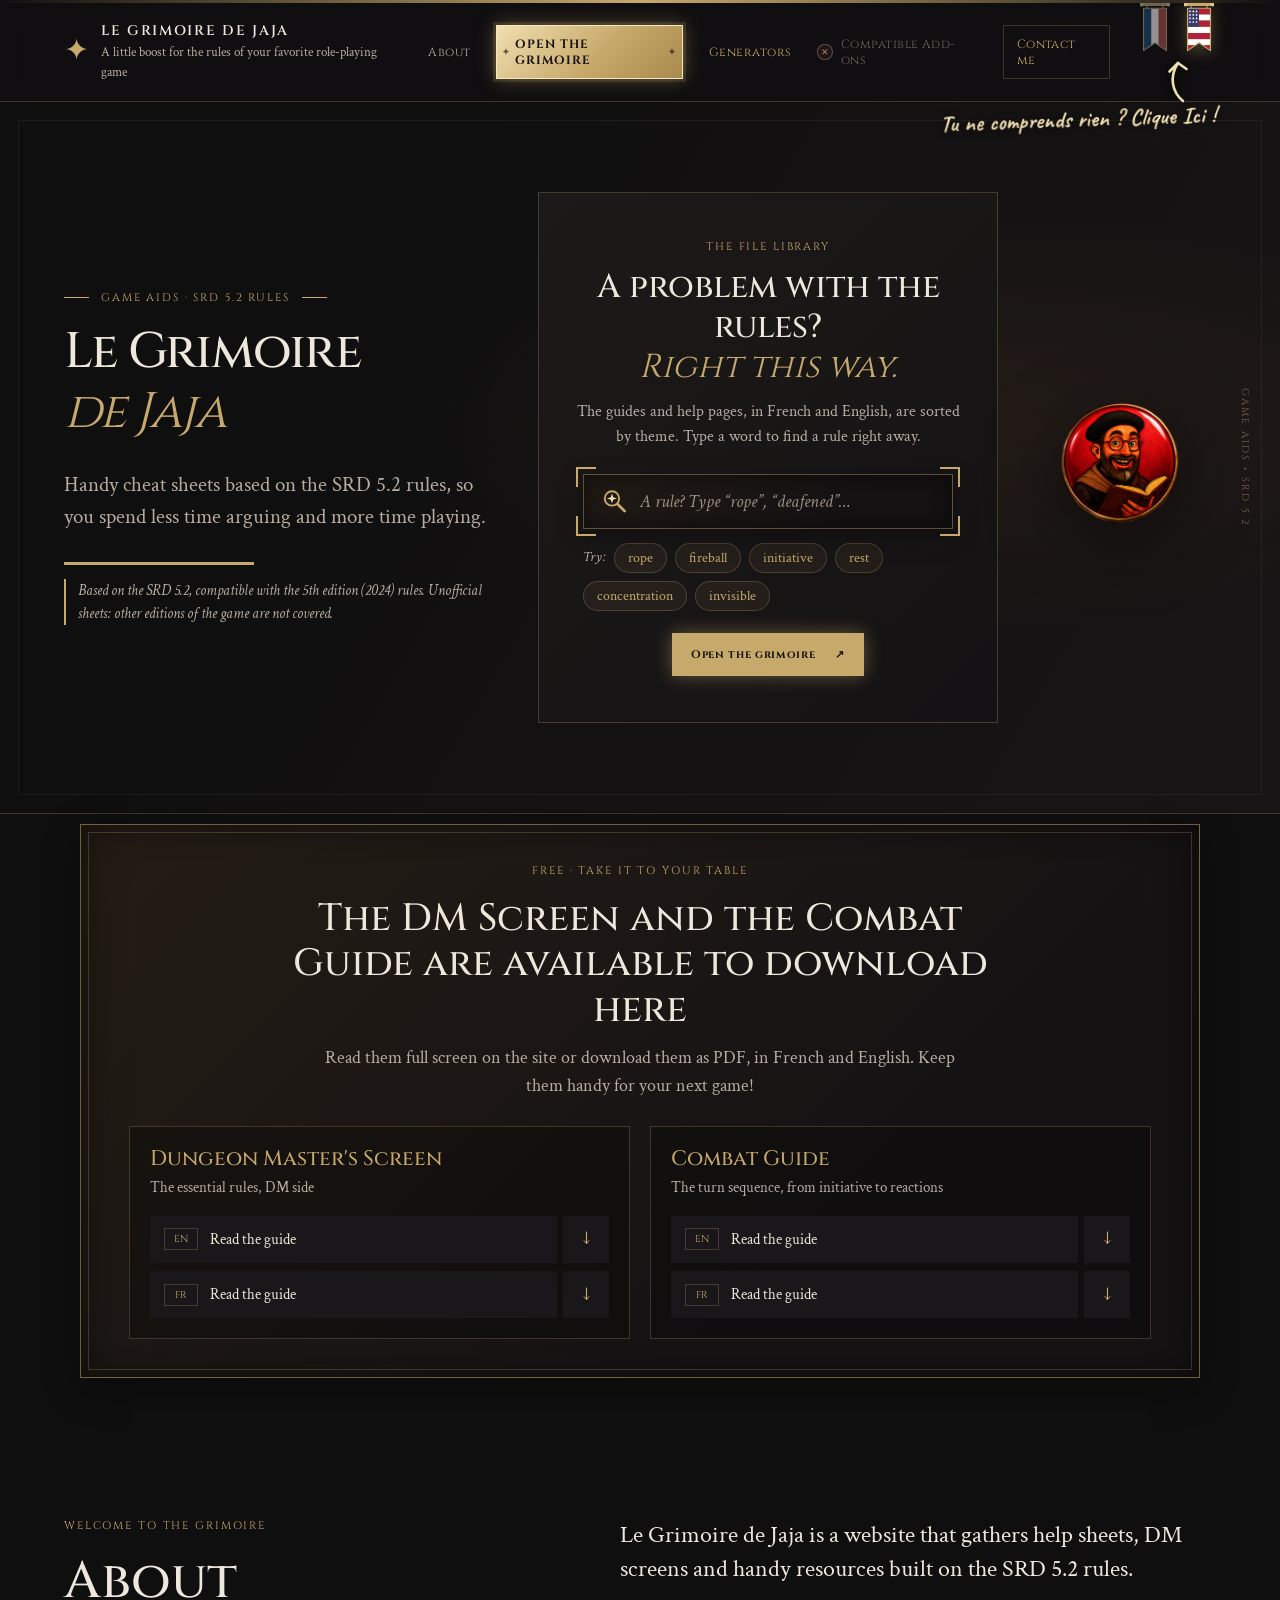
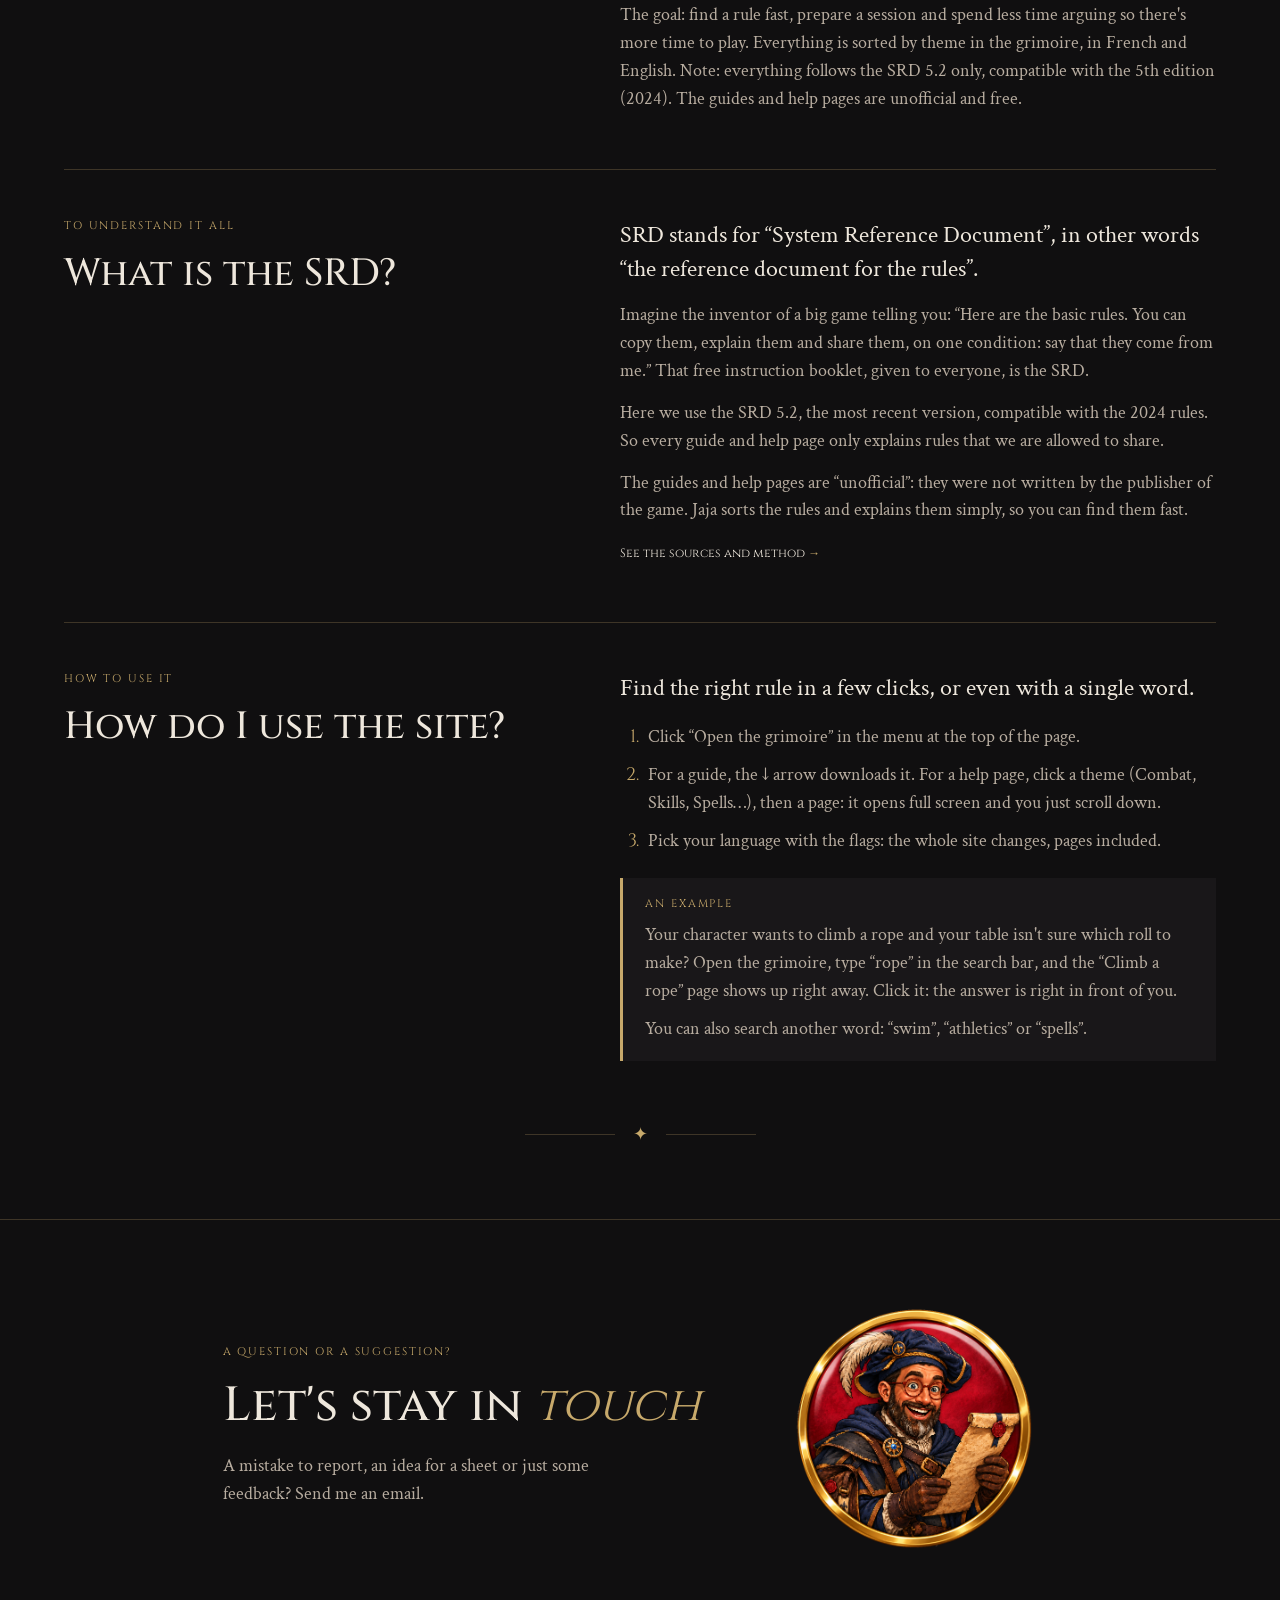
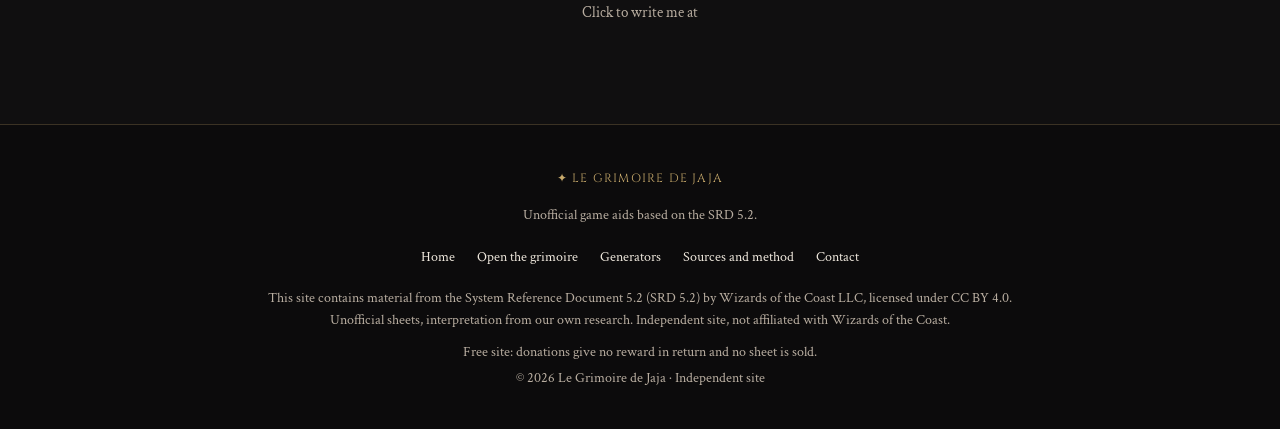
==== commit deb65495: "Add files via upload" ====
--- a/index.html
+++ b/index.html
@@ -15,7 +15,7 @@
   <link rel="preconnect" href="https://fonts.googleapis.com">
   <link rel="preconnect" href="https://fonts.gstatic.com" crossorigin>
   <link href="https://fonts.googleapis.com/css2?family=Cinzel:wght@400;500;600;700&family=Crimson+Text:wght@400;600;700&family=Caveat:wght@600;700&display=swap" rel="stylesheet">
-  <link rel="stylesheet" href="styles.css?v=62">
+  <link rel="stylesheet" href="styles.css?v=63">
 </head>
 <body>
   <div class="topline" aria-hidden="true"></div>
@@ -73,7 +73,7 @@
       </div>
 
       <div class="hero-logo-wrap">
-        <img class="hero-logo" src="Le%20Grimoire%20de%20Jaja.png?v=62" alt="Jaja, un sourire aux lèvres, lisant un grimoire" role="button" tabindex="0" aria-pressed="false" aria-label="Lancer une musique du Grimoire de Jaja">
+        <img class="hero-logo" src="Le%20Grimoire%20de%20Jaja.png?v=63" alt="Jaja, un sourire aux lèvres, lisant un grimoire" role="button" tabindex="0" aria-pressed="false" aria-label="Lancer une musique du Grimoire de Jaja">
       </div>
 
       <div class="hero-side-note" aria-hidden="true">AIDES DE JEU • SRD 5.2</div>
@@ -185,7 +185,7 @@
           <p>Une erreur à signaler, une idée de fiche ou simplement un avis ? Envoie-moi un e-mail.</p>
         </div>
         <a class="contact-jaja" href="#contact" data-mail aria-label="Clique sur Jaja pour écrire un e-mail au Grimoire de Jaja">
-          <img src="Le%20Grimoire%20de%20Jaja%202.png?v=62" alt="Jaja, un sourire aux lèvres, lisant un grimoire" loading="lazy">
+          <img src="Le%20Grimoire%20de%20Jaja%202.png?v=63" alt="Jaja, un sourire aux lèvres, lisant un grimoire" loading="lazy">
         </a>
       </div>
       <p class="contact-mail">Clique pour m'écrire à <a href="#contact" data-mail data-affiche></a></p>
@@ -203,16 +203,16 @@
 
   <script src="script.js"></script>
 
-  <script src="lang.js?v=62"></script>
-  <script src="musique.js?v=62"></script>
-  
-  <script src="parchemins.js?v=62"></script>
-  <script src="lecteur.js?v=62"></script>
-  <script src="accueil-recherche.js?v=62"></script>
-  
-  <script src="contact.js?v=62"></script>
+  <script src="lang.js?v=63"></script>
+  <script src="musique.js?v=63"></script>
+  
+  <script src="parchemins.js?v=63"></script>
+  <script src="lecteur.js?v=63"></script>
+  <script src="accueil-recherche.js?v=63"></script>
+  
+  <script src="contact.js?v=63"></script>
   
   <script src='https://storage.ko-fi.com/cdn/scripts/overlay-widget.js'></script>
-  <script src="soutien.js?v=62"></script>
+  <script src="soutien.js?v=63"></script>
 </body>
 </html>
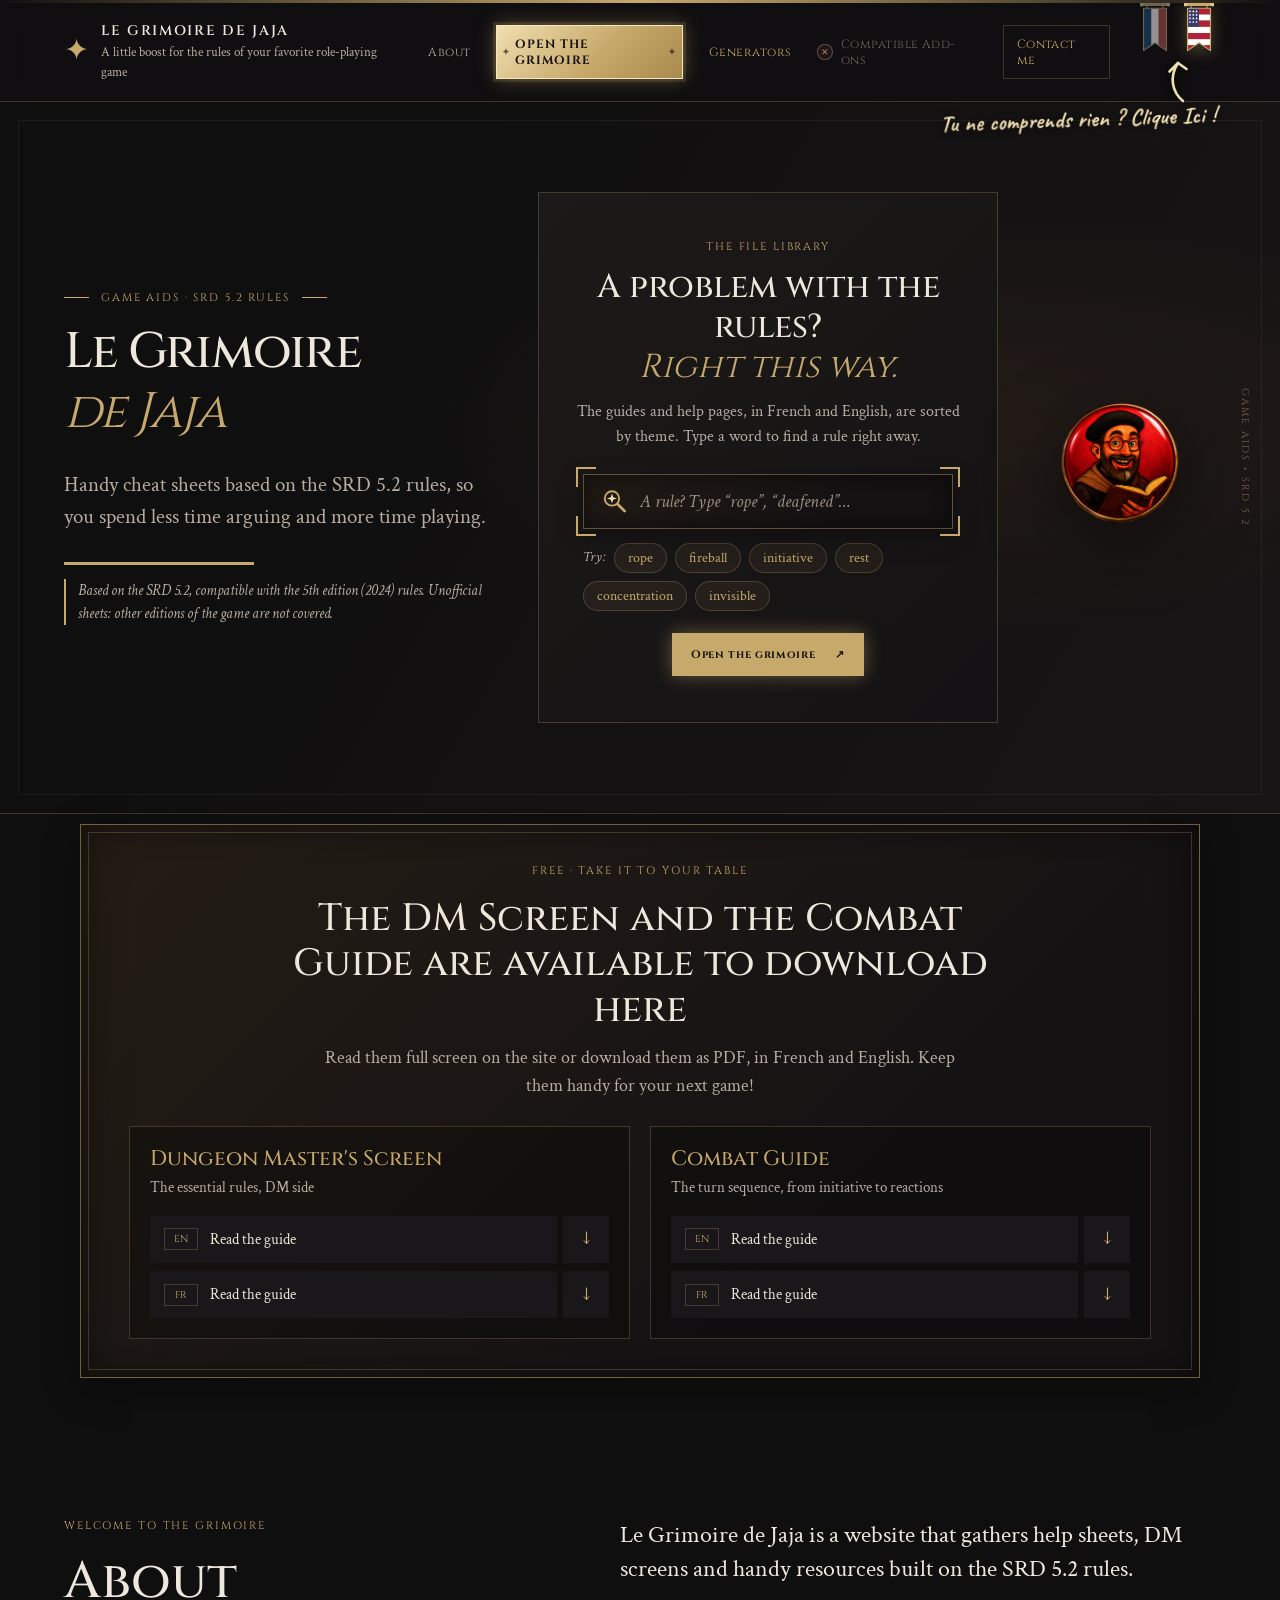
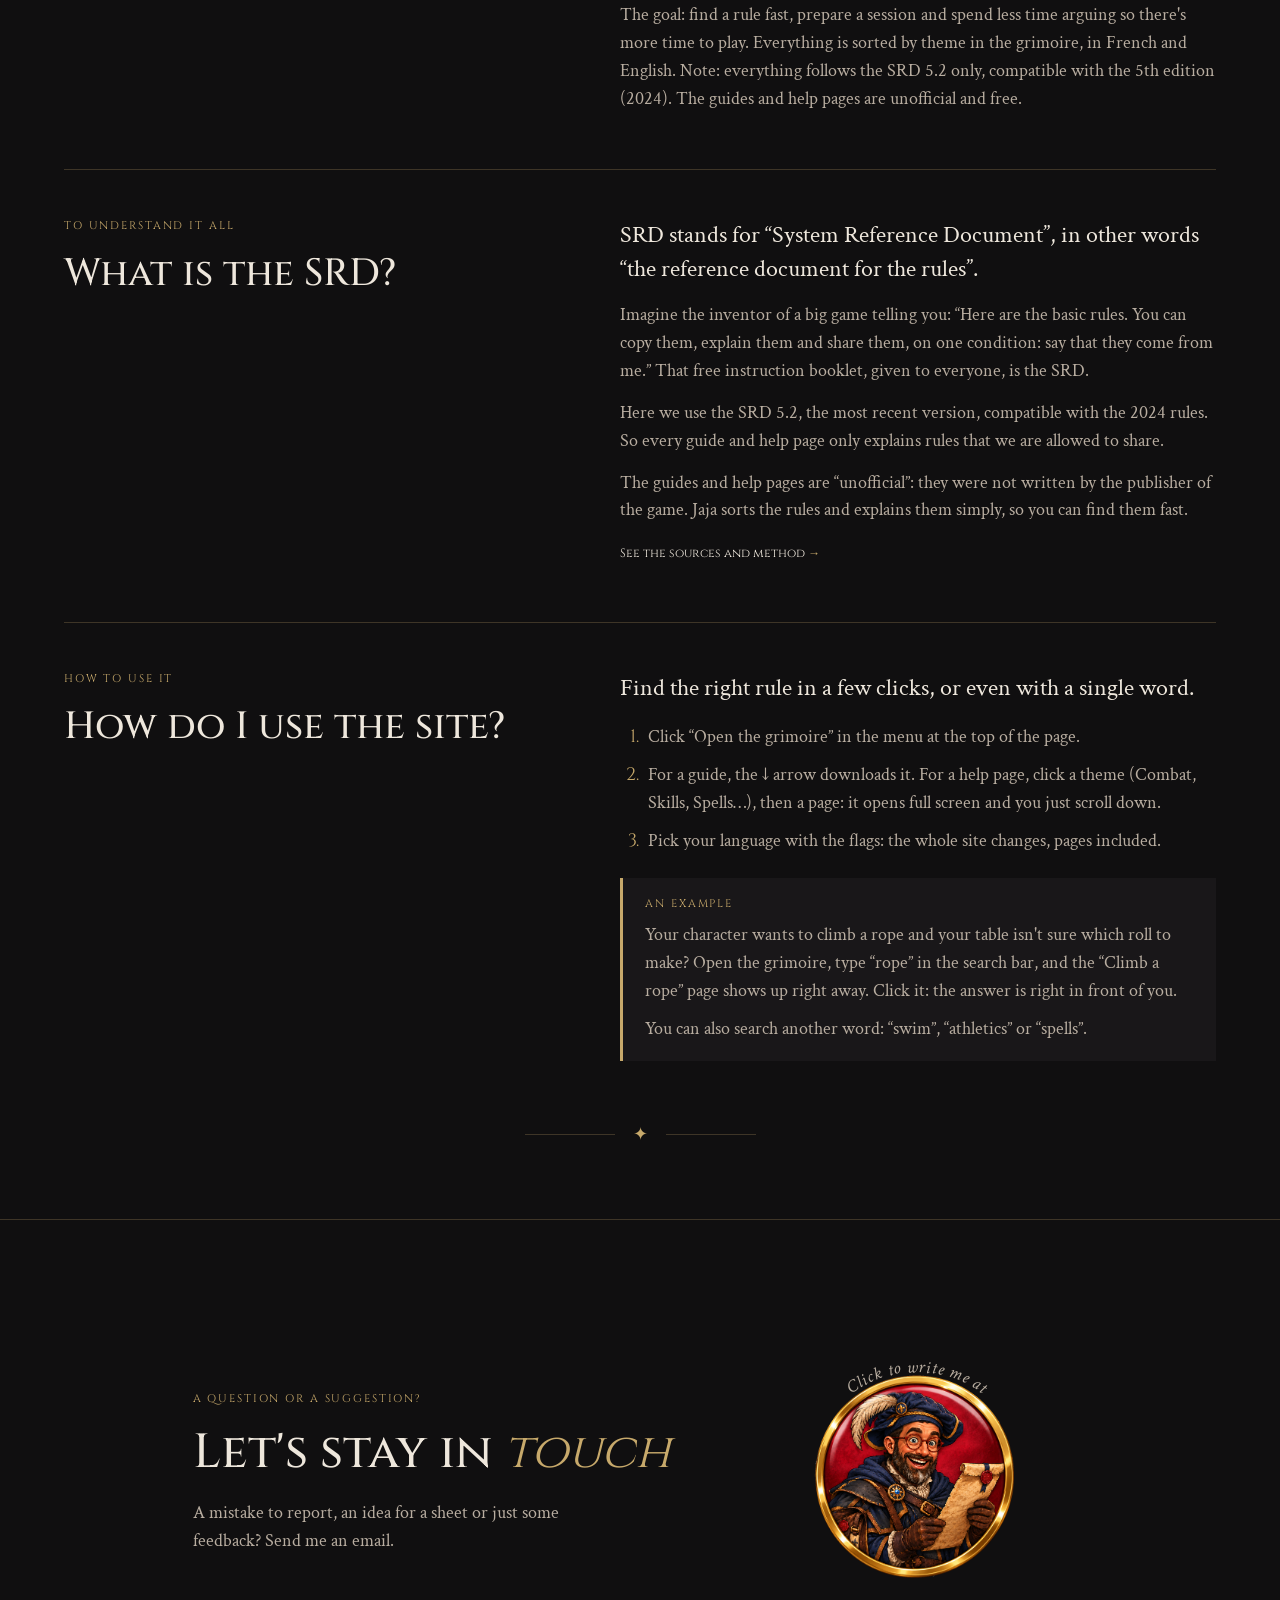
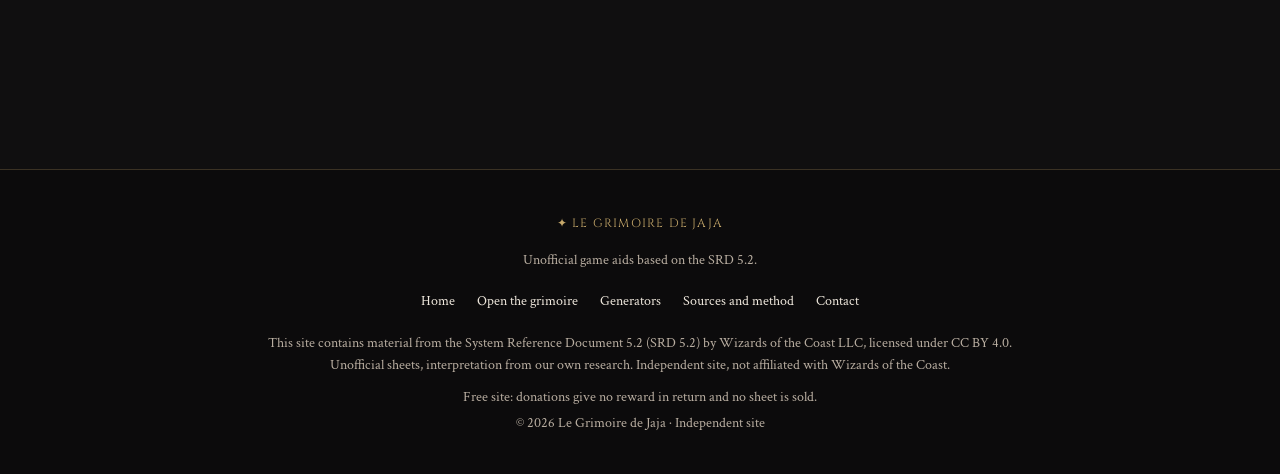
==== commit 64383632: "Add files via upload" ====
--- a/index.html
+++ b/index.html
@@ -15,7 +15,7 @@
   <link rel="preconnect" href="https://fonts.googleapis.com">
   <link rel="preconnect" href="https://fonts.gstatic.com" crossorigin>
   <link href="https://fonts.googleapis.com/css2?family=Cinzel:wght@400;500;600;700&family=Crimson+Text:wght@400;600;700&family=Caveat:wght@600;700&display=swap" rel="stylesheet">
-  <link rel="stylesheet" href="styles.css?v=63">
+  <link rel="stylesheet" href="styles.css?v=64">
 </head>
 <body>
   <div class="topline" aria-hidden="true"></div>
@@ -73,7 +73,7 @@
       </div>
 
       <div class="hero-logo-wrap">
-        <img class="hero-logo" src="Le%20Grimoire%20de%20Jaja.png?v=63" alt="Jaja, un sourire aux lèvres, lisant un grimoire" role="button" tabindex="0" aria-pressed="false" aria-label="Lancer une musique du Grimoire de Jaja">
+        <img class="hero-logo" src="Le%20Grimoire%20de%20Jaja.png?v=64" alt="Jaja, un sourire aux lèvres, lisant un grimoire" role="button" tabindex="0" aria-pressed="false" aria-label="Lancer une musique du Grimoire de Jaja">
       </div>
 
       <div class="hero-side-note" aria-hidden="true">AIDES DE JEU • SRD 5.2</div>
@@ -185,10 +185,17 @@
           <p>Une erreur à signaler, une idée de fiche ou simplement un avis ? Envoie-moi un e-mail.</p>
         </div>
         <a class="contact-jaja" href="#contact" data-mail aria-label="Clique sur Jaja pour écrire un e-mail au Grimoire de Jaja">
-          <img src="Le%20Grimoire%20de%20Jaja%202.png?v=63" alt="Jaja, un sourire aux lèvres, lisant un grimoire" loading="lazy">
+          <img src="Le%20Grimoire%20de%20Jaja%202.png?v=64" alt="Jaja, un sourire aux lèvres, lisant un grimoire" loading="lazy">
+          <svg class="contact-arc" viewBox="0 0 400 440" aria-hidden="true" focusable="false">
+            <defs>
+              <path id="arc-haut" d="M 78 176 A 130 130 0 0 1 322 176"/>
+              <path id="arc-bas" d="M 59 258 A 146 146 0 0 0 341 258"/>
+            </defs>
+            <text class="arc-text arc-invite"><textPath href="#arc-haut" startOffset="50%" text-anchor="middle">Clique pour m'écrire à</textPath></text>
+            <text class="arc-text arc-adresse"><textPath href="#arc-bas" startOffset="50%" text-anchor="middle" data-affiche></textPath></text>
+          </svg>
         </a>
       </div>
-      <p class="contact-mail">Clique pour m'écrire à <a href="#contact" data-mail data-affiche></a></p>
     </section>
   </main>
 
@@ -203,16 +210,16 @@
 
   <script src="script.js"></script>
 
-  <script src="lang.js?v=63"></script>
-  <script src="musique.js?v=63"></script>
-  
-  <script src="parchemins.js?v=63"></script>
-  <script src="lecteur.js?v=63"></script>
-  <script src="accueil-recherche.js?v=63"></script>
-  
-  <script src="contact.js?v=63"></script>
+  <script src="lang.js?v=64"></script>
+  <script src="musique.js?v=64"></script>
+  
+  <script src="parchemins.js?v=64"></script>
+  <script src="lecteur.js?v=64"></script>
+  <script src="accueil-recherche.js?v=64"></script>
+  
+  <script src="contact.js?v=64"></script>
   
   <script src='https://storage.ko-fi.com/cdn/scripts/overlay-widget.js'></script>
-  <script src="soutien.js?v=63"></script>
+  <script src="soutien.js?v=64"></script>
 </body>
 </html>
--- a/styles.css
+++ b/styles.css
@@ -1 +1 @@
-:root{--bg: #100f10;--panel: #191719;--panel-light: #211d1d;--text: #eee7dc;--muted: #b8ada0;--gold: #c7a96b;--soft-red: #c27b74;--line: rgba(199,169,107,.25);--gutter: clamp(24px, 5vw, 105px);--serif: "Crimson Text", Georgia, serif;--display: "Cinzel", Georgia, serif}*{box-sizing:border-box}html{scroll-behavior:smooth}body{margin:0;background:var(--bg);color:var(--text);font-family:var(--serif);font-size:18px;line-height:1.55}a{color:inherit;text-decoration:none}.sr-only{position:absolute;width:1px;height:1px;overflow:hidden;clip:rect(0 0 0 0);white-space:nowrap}.topline{height:3px;background:linear-gradient(90deg,transparent,var(--gold),transparent)}.site-header{position:sticky;top:0;z-index:20;display:flex;align-items:center;justify-content:space-between;gap:28px;padding:18px clamp(20px,5vw,76px);background:#100f10f0;border-bottom:1px solid var(--line);backdrop-filter:blur(12px)}.brand{display:flex;align-items:center;gap:12px;min-width:260px}.brand-mark{color:var(--gold);font-size:30px}.brand strong{display:block;font:600 14px var(--display);letter-spacing:.12em}.brand small{display:block;margin-top:3px;color:var(--muted);font-size:13px}.navigation{display:flex;align-items:center;gap:clamp(12px,2vw,28px);font:12px var(--display);letter-spacing:.04em}.navigation a{color:var(--muted);transition:color .2s ease}.navigation a:hover,.navigation a.active{color:var(--gold)}.navigation .nav-support{color:var(--gold);border:1px solid var(--line);padding:10px 13px}.nav-soon{display:inline-flex;align-items:center;gap:8px;cursor:not-allowed}.nav-soon>span:not(.sr-only){color:var(--muted);opacity:.55}.soon-cross{display:inline-grid;place-items:center;width:16px;height:16px;font-style:normal;font-size:9px;line-height:1;color:var(--soft-red);border:1px solid rgba(194,123,116,.5);border-radius:50%;background:#c27b7414}.lang-switch{position:relative;display:flex;align-items:flex-start;gap:10px;align-self:flex-start;margin-top:-18px}.flag{padding:0 2px 6px;background:none;border:0;cursor:pointer;opacity:.55;filter:saturate(.55);transition:opacity .25s,filter .25s;-webkit-tap-highlight-color:transparent}.flag svg{display:block;width:30px;height:auto;transform-origin:50% 0;animation:flag-sway 5s ease-in-out infinite alternate}.flag[data-lang=en] svg{animation-delay:-2.2s}.flag:hover,.flag[aria-pressed=true]{opacity:1;filter:none}.flag[aria-pressed=true]{filter:drop-shadow(0 4px 8px rgba(199,169,107,.35))}.flag:hover svg{animation-duration:1.6s}.flag:focus-visible{outline:1px solid var(--gold);outline-offset:2px}.lang-hint{display:none;position:absolute;top:54px;right:0;width:max-content;pointer-events:none;z-index:30}.lang-switch.has-hint .lang-hint{display:flex;flex-direction:column;align-items:flex-end;animation:hint-wiggle 2.4s ease-in-out infinite}.lang-hint svg{order:-1;flex:0 0 auto;width:40px;height:46px;margin-right:18px;filter:drop-shadow(0 1px 4px rgba(0,0,0,.8))}.lang-hint-text{margin-top:0;font:700 23px/1.05 Caveat,Segoe Script,Comic Sans MS,cursive;color:#f1dfb0;text-shadow:0 1px 8px rgba(0,0,0,.9);white-space:nowrap;transform:rotate(-2deg);transform-origin:100% 50%}@keyframes hint-wiggle{0%,to{transform:translateY(0)}50%{transform:translateY(4px)}}@keyframes flag-sway{0%{transform:rotate(-2.5deg)}to{transform:rotate(2.5deg)}}.menu-toggle{display:none;color:var(--text);background:transparent;border:1px solid var(--line);padding:8px 12px;font:12px var(--display)}.hero{position:relative;min-height:590px;display:grid;grid-template-columns:minmax(0,1.1fr) minmax(0,1.2fr) auto;grid-template-areas:"text card logo";align-items:center;gap:clamp(28px,4vw,72px);padding:90px clamp(56px,7vw,110px) 90px clamp(24px,5vw,105px);overflow:hidden;background:radial-gradient(ellipse at 75% 45%,rgba(112,78,45,.16),transparent 38%),linear-gradient(120deg,#100f10 30%,#191516);border-bottom:1px solid var(--line)}.hero:after{content:"";position:absolute;inset:18px;border:1px solid rgba(199,169,107,.08);pointer-events:none}.hero-content{grid-area:text;position:relative;z-index:1}.hero-card{grid-area:card;position:relative;z-index:1;padding:46px 8%;text-align:center;background:linear-gradient(135deg,#1d1918,#141214);border:1px solid var(--line)}.hero-card .eyebrow{margin-bottom:14px}.hero-card h2{margin-bottom:12px;font-size:clamp(24px,2.6vw,38px)}.hero-card p:not(.eyebrow){max-width:420px;margin:0 auto 24px;color:var(--muted);font-size:16px}.hero-logo-wrap{grid-area:logo;position:relative;z-index:2;width:clamp(130px,11vw,200px);border-radius:50%;cursor:pointer}.hero-logo{display:block;width:100%;height:auto;filter:drop-shadow(0 15px 35px rgba(0,0,0,.55));cursor:pointer;-webkit-tap-highlight-color:transparent;transition:transform .3s ease,filter .3s ease}.hero-logo-wrap:has(.hero-logo:focus-visible) .hero-logo,.hero-logo-wrap:hover .hero-logo{transform:scale(1.05);filter:hue-rotate(170deg) saturate(1.25) brightness(1.2) drop-shadow(0 0 12px rgba(125,220,255,.95)) drop-shadow(0 0 30px rgba(90,170,255,.8))}.hero-logo-wrap:after{content:"";position:absolute;inset:0;pointer-events:none;opacity:0;transform:scale(.85);background:url("data:image/svg+xml,%3Csvg xmlns='http://www.w3.org/2000/svg' viewBox='0 0 64 64'%3E%3Cg fill='white'%3E%3Cellipse cx='19' cy='48' rx='9' ry='7' transform='rotate(-20 19 48)'/%3E%3Cellipse cx='45' cy='42' rx='9' ry='7' transform='rotate(-20 45 42)'/%3E%3Cpath d='M25 46 V15 L51 8 V40 H46 V20 L30 24 V46 Z'/%3E%3C/g%3E%3C/svg%3E") center / 56% no-repeat;filter:drop-shadow(0 0 6px rgba(20,60,140,.9));transition:opacity .3s ease,transform .3s ease}.hero-logo-wrap:hover:after,.hero-logo-wrap:has(.hero-logo:focus-visible):after{opacity:.7;transform:scale(1)}.hero-logo:focus:not(:focus-visible){outline:none}.hero-logo:focus-visible{outline:1px solid var(--gold);outline-offset:8px;border-radius:50%}@keyframes jaja-pulse{0%,to{transform:scale(1)}50%{transform:scale(1.045)}}.hero-logo.is-playing{animation:jaja-pulse 1.8s ease-in-out infinite}.hero-logo-wrap:has(.is-playing):after{opacity:.55;transform:scale(1)}@media(hover:none){.hero-logo-wrap:after{opacity:.35;transform:scale(1)}}.eyebrow{margin:0 0 18px;color:var(--gold);font:11px var(--display);letter-spacing:.17em;text-transform:uppercase}.hero-content .eyebrow{display:flex;align-items:center;gap:12px}.hero-content .eyebrow span{width:25px;height:1px;background:var(--gold)}h1,h2,h3{margin-top:0;font-family:var(--display);font-weight:500;line-height:1.2}.hero h1{margin:0;font-size:clamp(36px,3.9vw,64px);letter-spacing:-.035em}.downloads-hero h1{margin:0;font-size:clamp(42px,6vw,68px);letter-spacing:-.035em}h1 em,h2 em{color:var(--gold);font-weight:400}.hero-copy{max-width:570px;margin:26px 0 0;color:var(--muted);font-size:21px}.hero-rule{display:block;width:190px;height:3px;margin-top:28px;background:var(--gold)}.button{display:inline-flex;align-items:center;justify-content:center;gap:20px;padding:13px 18px;font:11px var(--display);letter-spacing:.06em;transition:background .2s,border-color .2s}.button-primary{color:#17130d;background:var(--gold);border:1px solid var(--gold)}.button-primary:hover{background:#dfc38a}.button-outline{color:var(--gold);border:1px solid var(--line)}.button-outline:hover{border-color:var(--gold)}.text-link{color:var(--text);font:12px var(--display)}.text-link span,.text-link:hover{color:var(--gold)}.hero-side-note{position:absolute;right:2.2%;top:50%;transform:translateY(-50%);color:#c7a96b8c;font:10px var(--display);letter-spacing:.2em;writing-mode:vertical-rl}.section-wrap{width:min(1120px,calc(100% - 48px));margin:0 auto}.section-heading{margin-bottom:36px}.section-heading h2,.contact-section h2{margin-bottom:12px;font-size:clamp(30px,4.5vw,48px)}.lead{margin:0;font-size:24px;line-height:1.4}.divider-ornament{display:flex;align-items:center;justify-content:center;gap:18px;margin-top:60px;color:var(--gold)}.divider-ornament span{width:90px;height:1px;background:var(--line)}.intro.section-wrap,.videos-section.section-wrap,.contact-section.section-wrap{width:auto;max-width:none;margin:0;padding-left:var(--gutter);padding-right:var(--gutter)}.intro{padding-top:100px;padding-bottom:70px}.intro-split{display:grid;grid-template-columns:1fr 1.2fr;gap:60px;align-items:start}.intro-split .section-heading{margin-bottom:0}.intro-split h2{font-size:clamp(32px,4vw,52px)}.intro-body .lead{margin-bottom:16px}.intro-text{margin:0;color:var(--muted)}.videos-section{padding-top:15px;padding-bottom:95px}.videos-grid{display:grid;grid-template-columns:1fr 1.2fr;gap:60px;align-items:center}.videos-grid .section-heading{margin-bottom:0}.videos-intro{max-width:380px;margin:8px 0 0;color:var(--muted);font-size:16px}.videos-channel{display:flex;align-items:center;gap:28px}.videos-channel .lead{font-size:22px}.d20-link{display:inline-flex;flex:0 0 auto;flex-direction:column;align-items:center;gap:8px;color:var(--muted);font:10px var(--display);letter-spacing:.08em;transition:color .2s}.d20-link svg{width:clamp(72px,7vw,100px);height:auto;filter:drop-shadow(0 8px 16px rgba(255,0,0,.22));transition:transform .6s ease}.d20-link:hover{color:var(--gold)}.d20-link:hover svg{transform:rotate(60deg) scale(1.06)}.contact-section{display:flex;flex-direction:column;align-items:center;gap:26px;padding-top:75px;padding-bottom:100px;border-top:1px solid var(--line)}.contact-row{display:flex;align-items:center;justify-content:center;gap:clamp(30px,6vw,80px)}.contact-text>p:last-child{max-width:420px;color:var(--muted)}.contact-jaja{display:block;width:min(280px,42vw);flex:none;border-radius:12px}.contact-jaja img{display:block;width:100%;height:auto;transition:filter .25s ease,transform .25s ease}.contact-jaja:hover img,.contact-jaja:focus-visible img{filter:brightness(1.15) drop-shadow(0 0 10px rgba(241,223,176,.9)) drop-shadow(0 0 26px rgba(199,169,107,.7));transform:scale(1.04)}.contact-jaja:focus-visible{outline:1px solid var(--gold);outline-offset:8px}.contact-mail{margin:0;text-align:center;color:var(--muted);font-size:15px}.contact-mail a{color:var(--gold)}.mail-dialog{width:min(420px,calc(100% - 36px));padding:30px;color:var(--text);background:var(--panel);border:1px solid var(--gold)}.mail-dialog::backdrop{background:#000000b8}.mail-dialog h3{margin:0 0 6px;font-size:22px}.mail-dialog p{margin:0 0 18px;color:var(--muted)}.mail-options{display:grid;gap:10px}.mail-options .button{width:100%;justify-content:space-between}.mail-options .button-outline{background:transparent;cursor:pointer}.mail-copied{min-height:1.4em;margin:12px 0 0;color:var(--gold);font-size:15px}.mail-close{display:block;margin:6px auto 0;padding:6px 10px;color:var(--muted);background:none;border:0;font:12px var(--display);cursor:pointer}.mail-close:hover{color:var(--gold)}[hidden]{display:none!important}.downloads-hero{padding-top:95px;padding-bottom:45px}.downloads-hero .hero-copy{max-width:680px}.downloads-content{padding-bottom:90px}.search-box{padding-bottom:30px}.search-eyebrow{display:flex;align-items:center;gap:12px;margin:0 0 16px;color:var(--gold);font:11px var(--display);letter-spacing:.2em;text-transform:uppercase}.search-eyebrow b{font-weight:500}.search-eyebrow span:first-child{flex:0 0 28px;height:1px;background:var(--gold)}.search-eyebrow span:last-child{flex:1;height:1px;background:linear-gradient(90deg,rgba(199,169,107,.5),transparent)}.search-field{position:relative;margin:8px;background:linear-gradient(135deg,#231c16,#161214 70%);border:1px solid rgba(199,169,107,.4);box-shadow:inset 0 0 26px #0009,0 8px 24px #00000059;transition:border-color .25s,box-shadow .25s}.search-field:before{content:"";position:absolute;inset:-8px;pointer-events:none;background:linear-gradient(var(--gold),var(--gold)) 0 0 / 20px 2px no-repeat,linear-gradient(var(--gold),var(--gold)) 0 0 / 2px 20px no-repeat,linear-gradient(var(--gold),var(--gold)) 100% 0 / 20px 2px no-repeat,linear-gradient(var(--gold),var(--gold)) 100% 0 / 2px 20px no-repeat,linear-gradient(var(--gold),var(--gold)) 0 100% / 20px 2px no-repeat,linear-gradient(var(--gold),var(--gold)) 0 100% / 2px 20px no-repeat,linear-gradient(var(--gold),var(--gold)) 100% 100% / 20px 2px no-repeat,linear-gradient(var(--gold),var(--gold)) 100% 100% / 2px 20px no-repeat}.search-field:focus-within{border-color:var(--gold);box-shadow:inset 0 0 26px #0009,0 0 28px #c7a96b4d}.search-icon{position:absolute;left:17px;top:50%;width:27px;height:27px;transform:translateY(-50%);pointer-events:none;transition:transform .45s ease}.search-field:focus-within .search-icon{transform:translateY(-50%) rotate(-14deg) scale(1.12)}.search-field input{width:100%;padding:18px 56px 18px 58px;color:var(--text);background:transparent;border:0;border-radius:0;font:20px var(--serif);outline:none;-webkit-appearance:none;appearance:none}.search-field input::placeholder{color:var(--muted);font-style:italic;opacity:.8}.search-field input::-webkit-search-cancel-button{display:none}.search-clear{position:absolute;right:10px;top:50%;transform:translateY(-50%);width:34px;height:34px;color:var(--gold);background:none;border:1px solid transparent;font-size:15px;cursor:pointer;transition:border-color .2s,background .2s}.search-clear:hover{border-color:var(--line);background:#c7a96b1a}.search-status{min-height:1.5em;margin:14px 0 0 2px;color:var(--muted);font-size:16px;font-style:italic}.search-status:not(:empty):before{content:"✦ ";color:var(--gold);font-style:normal}.download-category{border-top:1px solid var(--line)}.download-category:last-of-type{border-bottom:1px solid var(--line)}.download-category>summary{display:flex;align-items:center;gap:22px;padding:26px 6px;cursor:pointer;list-style:none;transition:background .2s}.download-category>summary::-webkit-details-marker{display:none}.download-category>summary:hover{background:#c7a96b0d}.download-category>summary:focus-visible{outline:1px solid var(--gold);outline-offset:-1px}.cat-number{color:var(--gold);font:13px var(--display)}.cat-title{margin:0;font-size:clamp(26px,3.6vw,40px);transition:color .2s}.cat-meta{margin-left:auto;color:var(--muted);font-size:15px}.cat-toggle{position:relative;flex:0 0 34px;height:34px;border:1px solid var(--line)}.cat-toggle:before,.cat-toggle:after{content:"";position:absolute;left:50%;top:50%;width:12px;height:1px;background:var(--gold);transform:translate(-50%,-50%);transition:transform .25s ease}.cat-toggle:after{transform:translate(-50%,-50%) rotate(90deg)}.download-category[open]>summary .cat-title{color:var(--gold)}.download-category[open]>summary .cat-toggle:after{transform:translate(-50%,-50%) rotate(0)}.category-panel{padding:0 6px 34px}.category-intro,.download-note{color:var(--muted)}.category-intro{margin:0 0 18px}.download-item{display:grid;grid-template-columns:1fr 1fr;gap:30px;align-items:center;padding:20px 0;border-top:1px solid var(--line)}.download-info{display:flex;align-items:flex-start;gap:18px}.download-number{color:var(--gold);font:13px var(--display)}.download-info h3{margin:0 0 4px;font-size:19px}.download-info p{margin:0;color:var(--muted);font-size:15px}.download-links{display:grid;grid-template-columns:1fr 1fr;gap:8px}.file-link{flex:1;min-width:0;display:flex;align-items:center;gap:12px;padding:11px 13px;background:var(--panel);border:1px solid transparent;font-size:15px}.file-link:hover{border-color:var(--line);color:var(--gold)}.file-link span{min-width:34px;padding:3px 5px;text-align:center;color:var(--gold);border:1px solid var(--line);font:10px var(--display)}.file-link b{margin-left:auto;color:var(--gold)}.file-link[href="#"]{opacity:.5;pointer-events:none}.file-link[href="#"] b{display:none}.file-link[href="#"]:after{content:"bientôt";margin-left:auto;color:var(--muted);font-size:13px;font-style:italic}.download-note{margin-top:28px;padding:15px;background:var(--panel);font-size:15px}.download-note a{color:var(--gold)}.downloads-back{margin-top:30px}html[lang=en] .file-link[href="#"]:after{content:"soon"}html[lang=en] .download-links .file-row:first-child{order:2}:root{--kofi-offset: 84px}.kofi-note{position:fixed;left:18px;bottom:var(--kofi-offset);z-index:9990;display:flex;flex-direction:column;align-items:flex-start;max-width:min(280px,calc(100vw - 36px));opacity:0;transform:translateY(10px);pointer-events:none;transition:opacity .6s ease,transform .6s ease}.kofi-note.is-visible{opacity:1;transform:none;pointer-events:auto}.kofi-note-bubble{position:relative;padding:9px 32px 10px 14px;background:#191719f5;border:1px solid var(--gold);box-shadow:0 10px 28px #0000008c}.kofi-note-text{margin:0;font:700 22px/1.12 Caveat,Segoe Script,Comic Sans MS,cursive;color:#f1dfb0}.kofi-note-close{position:absolute;top:2px;right:2px;width:26px;height:26px;color:var(--muted);background:none;border:0;font-size:13px;cursor:pointer}.kofi-note-close:hover{color:var(--gold)}.kofi-arrow{display:block;width:22px;height:52px;margin:3px 0 0 24px;transform-origin:50% 0;animation:arrow-bob 1.7s ease-in-out infinite}@keyframes arrow-bob{0%,to{transform:translateY(0)}50%{transform:translateY(7px)}}.site-footer{padding:38px 24px;text-align:center;border-top:1px solid var(--line);background:#0c0b0c}.footer-brand{color:var(--gold);font:12px var(--display);letter-spacing:.1em}.site-footer p,.site-footer small{color:var(--muted);font-size:14px}.footer-links{display:flex;justify-content:center;gap:22px;margin:20px 0;font-size:14px}.footer-links a:hover{color:var(--gold)}@media(max-width:1100px){.hero{grid-template-columns:minmax(0,1fr) auto;grid-template-areas:"text logo" "card card";row-gap:40px;padding:70px clamp(24px,6vw,70px)}.hero h1{font-size:clamp(40px,7vw,64px)}.hero-side-note{display:none}}@media(max-width:950px){.site-header{flex-wrap:wrap}.lang-hint-text{font-size:20px}.brand{order:1}.menu-toggle{display:block;order:2}.lang-switch{order:3;margin-left:auto}.navigation{order:4}.menu-toggle{display:block}.navigation{display:none;flex-basis:100%;flex-direction:column;align-items:stretch;gap:0;padding-top:12px}.navigation.is-open{display:flex}.navigation a,.navigation .nav-soon{padding:12px 0;border-top:1px solid var(--line)}.navigation .nav-support{padding:12px}.intro-split{grid-template-columns:1fr;gap:24px}.videos-grid{grid-template-columns:1fr;gap:20px}.contact-row{flex-direction:column;text-align:center;gap:28px}.contact-jaja{width:min(240px,60vw)}}@media(max-width:620px){.site-header{padding:14px 18px}.brand{min-width:0;gap:8px}.brand strong{font-size:11px}.brand small{max-width:230px;font-size:11px}:root{--gutter: 22px}.hero{min-height:0;grid-template-columns:1fr;grid-template-areas:"text" "logo" "card";padding:60px 22px;row-gap:34px}.hero-logo-wrap{width:40%;max-width:170px;justify-self:center}.hero-copy{font-size:18px}.section-wrap{width:calc(100% - 36px)}.intro{padding-top:70px}.videos-channel{gap:18px}.videos-channel .lead{font-size:18px}.download-item{grid-template-columns:1fr;gap:14px}.download-links{grid-template-columns:1fr}.download-category>summary{gap:14px;padding:22px 2px}.cat-meta{display:none}.cat-toggle{margin-left:auto}.footer-links{flex-wrap:wrap}}@media(prefers-reduced-motion:reduce){.hero-logo.is-playing,.flag svg,.lang-switch.has-hint .lang-hint,.kofi-arrow{animation:none}.d20-link:hover svg{transform:none}html{scroll-behavior:auto}}.hero-edition{max-width:570px;margin:14px 0 0;padding-left:12px;border-left:2px solid var(--gold);color:var(--muted);font-size:15px;font-style:italic}.file-row{display:flex;gap:6px;align-items:stretch}.file-name{margin-left:0;font-style:normal}.file-dl{flex:0 0 46px;display:flex;align-items:center;justify-content:center;background:var(--panel);border:1px solid transparent;color:var(--gold);font-size:18px}.file-dl:hover{border-color:var(--line)}html.reader-open{overflow:hidden}.reader{width:100vw;height:100vh;height:100dvh;max-width:none;max-height:none;margin:0;padding:0;border:0;background:#1a1819;color:var(--text, #eee)}.reader[open]{display:flex;flex-direction:column}.reader::backdrop{background:#000}.reader-bar{display:flex;align-items:center;gap:8px;padding:10px 14px;background:#100f10;border-bottom:1px solid var(--line)}.reader-title{flex:1;min-width:0;margin:0;overflow:hidden;text-overflow:ellipsis;white-space:nowrap;font:600 15px var(--display);color:var(--gold)}.reader-btn{display:inline-flex;align-items:center;gap:6px;padding:8px 12px;background:var(--panel);border:1px solid var(--line);color:var(--gold);font:14px var(--display);cursor:pointer}.reader-btn:hover{background:#2a2628}.reader-body{flex:1;overflow-y:auto;-webkit-overflow-scrolling:touch}.reader-pages{max-width:1000px;margin:0 auto;padding:14px;display:grid;gap:14px;justify-items:center}.reader-pages canvas,.reader-pages img{max-width:100%;height:auto;background:#fff;box-shadow:0 2px 14px #0009}.reader-status{color:var(--muted);text-align:center;padding:40px 10px}.reader-status a{color:var(--gold)}@media(max-width:560px){.reader-btn span{display:none}}.tag{display:inline-block;margin-top:8px;padding:2px 8px;border:1px solid var(--line);color:var(--gold);font:10px var(--display);letter-spacing:.08em;text-transform:uppercase}.tag-hors-SRD{color:#d98a6a;border-color:#d98a6a73}.tag-règle-de-table,.tag-interprétation{color:#9db8d9;border-color:#9db8d966}.fiche-mention{grid-column:1 / -1;margin:-6px 0 0;color:var(--muted);font-size:12.5px;font-style:italic;opacity:.8}.reader-heading{flex:1;min-width:0}.reader-heading .reader-title{flex:none}.reader-mention{margin:2px 0 0;overflow:hidden;text-overflow:ellipsis;white-space:nowrap;color:var(--muted);font-size:12px;font-style:italic}.footer-legal{max-width:760px;margin:10px auto 0;font-size:12.5px}.sources{max-width:820px;padding-bottom:40px}.sources h2{margin:42px 0 12px;font-size:clamp(22px,3vw,30px)}.sources ul{padding-left:22px}.sources li{margin:8px 0}.sources a{color:var(--gold);text-decoration:underline;text-underline-offset:3px}.attribution{margin:18px 0;padding:14px 18px;border-left:3px solid var(--gold);background:var(--panel);color:var(--muted);font-size:15px;word-break:break-word}.intro-extra{margin-top:56px;padding-top:48px;border-top:1px solid var(--line)}.intro-extra h3{font-size:clamp(26px,3vw,38px)}.intro-body .intro-text+.intro-text{margin-top:14px}.howto{margin:18px 0 0;padding-left:24px;color:var(--muted)}.howto li{margin:10px 0;padding-left:4px}.howto li::marker{color:var(--gold);font-family:var(--display)}.example-box{margin-top:24px;padding:18px 22px;border-left:3px solid var(--gold);background:var(--panel)}.example-box p{margin:0 0 10px;color:var(--muted)}.example-box p:last-child{margin-bottom:0}.example-box .example-title{color:var(--gold);font:11px var(--display);letter-spacing:.17em;text-transform:uppercase}.library-section+.library-section{margin-top:64px}.library-head{margin-bottom:22px}.library-title{margin:0 0 8px;font-size:clamp(28px,3.6vw,42px)}.library-intro{max-width:640px;margin:0;color:var(--muted)}.guides-list{border-bottom:1px solid var(--line)}.reader-readonly .reader-pages canvas,.reader-readonly .reader-pages img{-webkit-user-select:none;user-select:none;-webkit-touch-callout:none}.hero-card .quick-search{max-width:480px;margin:0 auto 22px;text-align:left}.hero-card .quick-search .search-field{margin:8px 8px 0}.quick-search .search-field input{font-size:18px;padding:15px 20px 15px 56px}.quick-results{list-style:none;margin:12px 8px 0;padding:0}.quick-results .quick-item{display:flex;align-items:center;justify-content:space-between;gap:14px;padding:12px 0;border-top:1px solid var(--line)}.quick-item .quick-text{min-width:0}.quick-item h3{margin:0 0 2px;font-size:18px}.hero-card .quick-item p{margin:0;max-width:none;color:var(--muted);font-size:14px}.quick-links{display:flex;gap:6px;flex:none}.quick-links .file-link{flex:none;padding:8px 10px;gap:8px;font-size:14px}.quick-empty{padding:12px 2px;color:var(--muted);font-style:italic}.quick-more{margin:10px 8px 0;text-align:right;font-size:14px}.quick-more a{color:var(--gold)}@media(max-width:560px){.quick-results .quick-item{flex-direction:column;align-items:stretch}.quick-links .file-link{flex:1}.quick-links .file-name{display:none}}.tag-suggestions{display:flex;flex-wrap:wrap;align-items:center;gap:8px;margin:14px 8px 0}.tag-suggestions-label{color:var(--muted);font-size:14px;font-style:italic}.tag-chip{padding:5px 13px;color:var(--gold);background:#c7a96b12;border:1px solid var(--line);border-radius:999px;font:14px var(--serif);cursor:pointer;transition:background .2s,border-color .2s,color .2s}.tag-chip:hover,.tag-chip:focus-visible{background:#c7a96b2e;border-color:var(--gold);color:#f1dfb0;outline:none}.hero-card .tag-suggestions{justify-content:flex-start;margin-bottom:0}.search-results{margin-top:6px;border-bottom:1px solid var(--line)}.search-results .result-item{border-top:1px solid var(--line)}.result-theme{margin:0 0 4px!important;color:var(--gold)!important;font:10.5px var(--display)!important;letter-spacing:.16em;text-transform:uppercase}.match-line{margin:8px 0 0!important;color:var(--muted);font-size:14px!important}.match-line b{display:inline-block;margin:0 4px 2px 0;padding:1px 9px;color:#f1dfb0;background:#c7a96b29;border:1px solid rgba(199,169,107,.45);border-radius:999px;font-weight:600}.hero-card .quick-item p.match-line{margin:6px 0 0!important;font-size:13px!important}.navigation .nav-open{position:relative;color:#17130d;background:linear-gradient(135deg,#f1dfb0,#c7a96b 55%,#a98a4d);border:1px solid #f6e7bf;padding:10px 18px;font-weight:700;letter-spacing:.08em;text-transform:uppercase;box-shadow:0 0 0 3px #c7a96b29,0 0 20px #c7a96b66;animation:nav-open-glow 3.2s ease-in-out infinite}.navigation .nav-open:before,.navigation .nav-open:after{content:"✦";position:absolute;top:50%;transform:translateY(-50%);font-size:9px;color:#17130da6}.navigation .nav-open:before{left:5px}.navigation .nav-open:after{right:5px}.navigation .nav-open:hover,.navigation .nav-open.active{color:#17130d;background:linear-gradient(135deg,#fff1c7,#e3c680 55%,#c7a96b);box-shadow:0 0 0 3px #f1dfb04d,0 0 28px #f1dfb0b3}@keyframes nav-open-glow{0%,to{box-shadow:0 0 0 3px #c7a96b24,0 0 16px #c7a96b4d}50%{box-shadow:0 0 0 4px #c7a96b3d,0 0 26px #f1dfb099}}@media(max-width:760px){.navigation .nav-open{margin:10px 0;padding:13px 18px;text-align:center;border-top:1px solid #f6e7bf}}@media(prefers-reduced-motion:reduce){.navigation .nav-open{animation:none}}.button-glow{box-shadow:0 0 18px #c7a96b73;font-weight:700}.button-glow:hover{box-shadow:0 0 28px #f1dfb0b3}.promo-guides{padding-top:10px;padding-bottom:40px}.promo-inner{position:relative;padding:38px clamp(20px,4vw,48px);text-align:center;background:linear-gradient(135deg,#241d15,#151214 70%);border:1px solid rgba(199,169,107,.5);box-shadow:inset 0 0 40px #0000008c,0 10px 34px #00000059}.promo-inner:before{content:"";position:absolute;inset:7px;border:1px solid rgba(199,169,107,.25);pointer-events:none}.promo-inner h2{margin:0 auto 12px;max-width:760px;font-size:clamp(24px,3.2vw,38px)}.promo-text{max-width:640px;margin:0 auto 26px;color:var(--muted)}.promo-cards{display:grid;grid-template-columns:1fr 1fr;gap:20px;text-align:left}.promo-card{padding:20px;background:#00000047;border:1px solid var(--line)}.promo-card h3{margin:0 0 4px;font-size:21px;color:var(--gold)}.promo-card p{margin:0 0 16px;color:var(--muted);font-size:15px}.promo-card .download-links{grid-template-columns:1fr}@media(max-width:760px){.promo-cards{grid-template-columns:1fr}}@media(hover:none){.hero-logo-wrap:hover .hero-logo{transform:none;filter:drop-shadow(0 15px 35px rgba(0,0,0,.55))}.hero-logo-wrap:hover:after{opacity:.35}}.navigation .nav-gen{color:var(--gold)}.navigation .nav-gen.active{text-decoration:underline;text-underline-offset:6px}.gen-tabs{display:flex;gap:10px;flex-wrap:wrap;margin-bottom:18px}.gen-tab{padding:10px 20px;background:var(--panel);color:var(--muted);border:1px solid var(--line);font:600 13px var(--display);letter-spacing:.08em;cursor:pointer}.gen-tab.is-active{color:#f1dfb0;border-color:var(--gold);background:var(--panel-light)}.gen-form{display:grid;grid-template-columns:repeat(auto-fit,minmax(190px,1fr));gap:14px;margin-bottom:18px}.gen-form label{display:flex;flex-direction:column;gap:6px;font:600 12px var(--display);letter-spacing:.08em;color:var(--gold)}.gen-form select{padding:10px;background:var(--panel);color:var(--text);border:1px solid var(--line);font:17px var(--serif)}.gen-actions{display:flex;gap:12px;flex-wrap:wrap;margin:22px 0 6px}.gen-msg{min-height:1.4em;color:var(--muted);font-size:15px;word-break:break-all}.gen-sheet{background:var(--panel);border:1px solid var(--line);padding:clamp(16px,3vw,32px)}.gen-sheet-head{border-bottom:1px solid var(--line);padding-bottom:14px;margin-bottom:14px}.gen-kicker{margin:0;font:12px var(--display);letter-spacing:.14em;color:var(--gold);text-transform:uppercase}.gen-name{margin:4px 0;font:700 clamp(28px,5vw,42px) var(--display);color:#f1dfb0}.gen-sub{margin:0;color:var(--muted);font-size:19px}.gen-concept{margin:10px 0 0;font-style:italic}.gen-keys{display:grid;grid-template-columns:repeat(auto-fit,minmax(110px,1fr));gap:10px;margin-bottom:8px}.gen-key{text-align:center;padding:10px 6px;border:1px solid var(--line);background:var(--panel-light)}.gen-key b{display:block;font:700 26px var(--display);color:#f1dfb0}.gen-key span{font-size:13px;color:var(--muted)}.gen-block{margin-top:18px;break-inside:avoid}.gen-h{margin:0 0 8px;font:600 15px var(--display);letter-spacing:.06em;color:var(--gold);display:flex;align-items:center;gap:10px;flex-wrap:wrap}.gen-tag{font:600 10px var(--display);letter-spacing:.1em;padding:2px 7px;border:1px solid var(--line);color:var(--muted);text-transform:uppercase}.gen-tag-srd{color:#f1dfb0;border-color:var(--gold)}.gen-list{margin:0;padding-left:20px}.gen-list li{margin:4px 0}.gen-text{margin:0 0 6px}.gen-note{margin:8px 0 0;font-size:14px;color:var(--muted)}.gen-abs{display:grid;grid-template-columns:repeat(auto-fit,minmax(110px,1fr));gap:10px}.gen-ab{text-align:center;padding:8px 4px;border:1px solid var(--line);display:flex;flex-direction:column}.gen-ab.is-save{border-color:var(--gold)}.gen-ab b{font:700 24px var(--display)}.gen-ab-n{font-size:13px;color:var(--muted)}.gen-ab-m{color:#f1dfb0}.gen-ab-s{font-size:12px;color:var(--gold)}.gen-skills{list-style:none;margin:0;padding:0;display:grid;grid-template-columns:repeat(auto-fit,minmax(210px,1fr));gap:2px 18px}.gen-skills li{display:flex;gap:8px;align-items:baseline;color:var(--muted)}.gen-skills li span:nth-child(2){flex:1}.gen-skills li.is-prof{color:var(--text)}.gen-dot{color:var(--gold);width:1em}.gen-table{width:100%;border-collapse:collapse}.gen-table th,.gen-table td{text-align:left;padding:6px 8px;border-bottom:1px solid var(--line)}.gen-table th{font:600 12px var(--display);color:var(--gold)}.gen-mention{margin-top:22px;padding-top:12px;border-top:1px solid var(--line);font-size:13px;color:var(--muted)}@media print{.topline,.site-header,.site-footer,.downloads-hero,.gen-tabs,.gen-form,.gen-actions,.gen-msg,.download-note,.downloads-back,.menu-toggle,[class*=kofi],.music-wrap{display:none!important}body{background:#fff!important;color:#000!important}.gen-sheet{background:#fff;border:0;color:#000;padding:0}.gen-name,.gen-key b,.gen-ab-m,.gen-h,.gen-kicker,.gen-dot,.gen-ab-s,.gen-tag-srd{color:#000!important}.gen-sub,.gen-note,.gen-mention,.gen-ab-n,.gen-key span,.gen-skills li{color:#222!important}.gen-key,.gen-ab,.gen-tag,.gen-table th,.gen-table td,.gen-sheet-head,.gen-mention{border-color:#777!important;background:#fff!important}}.gen-actions .button:not(.button-primary){background:transparent;color:var(--gold);border:1px solid var(--gold)}
+:root{--bg: #100f10;--panel: #191719;--panel-light: #211d1d;--text: #eee7dc;--muted: #b8ada0;--gold: #c7a96b;--soft-red: #c27b74;--line: rgba(199,169,107,.25);--gutter: clamp(24px, 5vw, 105px);--serif: "Crimson Text", Georgia, serif;--display: "Cinzel", Georgia, serif}*{box-sizing:border-box}html{scroll-behavior:smooth}body{margin:0;background:var(--bg);color:var(--text);font-family:var(--serif);font-size:18px;line-height:1.55}a{color:inherit;text-decoration:none}.sr-only{position:absolute;width:1px;height:1px;overflow:hidden;clip:rect(0 0 0 0);white-space:nowrap}.topline{height:3px;background:linear-gradient(90deg,transparent,var(--gold),transparent)}.site-header{position:sticky;top:0;z-index:20;display:flex;align-items:center;justify-content:space-between;gap:28px;padding:18px clamp(20px,5vw,76px);background:#100f10f0;border-bottom:1px solid var(--line);backdrop-filter:blur(12px)}.brand{display:flex;align-items:center;gap:12px;min-width:260px}.brand-mark{color:var(--gold);font-size:30px}.brand strong{display:block;font:600 14px var(--display);letter-spacing:.12em}.brand small{display:block;margin-top:3px;color:var(--muted);font-size:13px}.navigation{display:flex;align-items:center;gap:clamp(12px,2vw,28px);font:12px var(--display);letter-spacing:.04em}.navigation a{color:var(--muted);transition:color .2s ease}.navigation a:hover,.navigation a.active{color:var(--gold)}.navigation .nav-support{color:var(--gold);border:1px solid var(--line);padding:10px 13px}.nav-soon{display:inline-flex;align-items:center;gap:8px;cursor:not-allowed}.nav-soon>span:not(.sr-only){color:var(--muted);opacity:.55}.soon-cross{display:inline-grid;place-items:center;width:16px;height:16px;font-style:normal;font-size:9px;line-height:1;color:var(--soft-red);border:1px solid rgba(194,123,116,.5);border-radius:50%;background:#c27b7414}.lang-switch{position:relative;display:flex;align-items:flex-start;gap:10px;align-self:flex-start;margin-top:-18px}.flag{padding:0 2px 6px;background:none;border:0;cursor:pointer;opacity:.55;filter:saturate(.55);transition:opacity .25s,filter .25s;-webkit-tap-highlight-color:transparent}.flag svg{display:block;width:30px;height:auto;transform-origin:50% 0;animation:flag-sway 5s ease-in-out infinite alternate}.flag[data-lang=en] svg{animation-delay:-2.2s}.flag:hover,.flag[aria-pressed=true]{opacity:1;filter:none}.flag[aria-pressed=true]{filter:drop-shadow(0 4px 8px rgba(199,169,107,.35))}.flag:hover svg{animation-duration:1.6s}.flag:focus-visible{outline:1px solid var(--gold);outline-offset:2px}.lang-hint{display:none;position:absolute;top:54px;right:0;width:max-content;pointer-events:none;z-index:30}.lang-switch.has-hint .lang-hint{display:flex;flex-direction:column;align-items:flex-end;animation:hint-wiggle 2.4s ease-in-out infinite}.lang-hint svg{order:-1;flex:0 0 auto;width:40px;height:46px;margin-right:18px;filter:drop-shadow(0 1px 4px rgba(0,0,0,.8))}.lang-hint-text{margin-top:0;font:700 23px/1.05 Caveat,Segoe Script,Comic Sans MS,cursive;color:#f1dfb0;text-shadow:0 1px 8px rgba(0,0,0,.9);white-space:nowrap;transform:rotate(-2deg);transform-origin:100% 50%}@keyframes hint-wiggle{0%,to{transform:translateY(0)}50%{transform:translateY(4px)}}@keyframes flag-sway{0%{transform:rotate(-2.5deg)}to{transform:rotate(2.5deg)}}.menu-toggle{display:none;color:var(--text);background:transparent;border:1px solid var(--line);padding:8px 12px;font:12px var(--display)}.hero{position:relative;min-height:590px;display:grid;grid-template-columns:minmax(0,1.1fr) minmax(0,1.2fr) auto;grid-template-areas:"text card logo";align-items:center;gap:clamp(28px,4vw,72px);padding:90px clamp(56px,7vw,110px) 90px clamp(24px,5vw,105px);overflow:hidden;background:radial-gradient(ellipse at 75% 45%,rgba(112,78,45,.16),transparent 38%),linear-gradient(120deg,#100f10 30%,#191516);border-bottom:1px solid var(--line)}.hero:after{content:"";position:absolute;inset:18px;border:1px solid rgba(199,169,107,.08);pointer-events:none}.hero-content{grid-area:text;position:relative;z-index:1}.hero-card{grid-area:card;position:relative;z-index:1;padding:46px 8%;text-align:center;background:linear-gradient(135deg,#1d1918,#141214);border:1px solid var(--line)}.hero-card .eyebrow{margin-bottom:14px}.hero-card h2{margin-bottom:12px;font-size:clamp(24px,2.6vw,38px)}.hero-card p:not(.eyebrow){max-width:420px;margin:0 auto 24px;color:var(--muted);font-size:16px}.hero-logo-wrap{grid-area:logo;position:relative;z-index:2;width:clamp(130px,11vw,200px);border-radius:50%;cursor:pointer}.hero-logo{display:block;width:100%;height:auto;filter:drop-shadow(0 15px 35px rgba(0,0,0,.55));cursor:pointer;-webkit-tap-highlight-color:transparent;transition:transform .3s ease,filter .3s ease}.hero-logo-wrap:has(.hero-logo:focus-visible) .hero-logo,.hero-logo-wrap:hover .hero-logo{transform:scale(1.05);filter:hue-rotate(170deg) saturate(1.25) brightness(1.2) drop-shadow(0 0 12px rgba(125,220,255,.95)) drop-shadow(0 0 30px rgba(90,170,255,.8))}.hero-logo-wrap:after{content:"";position:absolute;inset:0;pointer-events:none;opacity:0;transform:scale(.85);background:url("data:image/svg+xml,%3Csvg xmlns='http://www.w3.org/2000/svg' viewBox='0 0 64 64'%3E%3Cg fill='white'%3E%3Cellipse cx='19' cy='48' rx='9' ry='7' transform='rotate(-20 19 48)'/%3E%3Cellipse cx='45' cy='42' rx='9' ry='7' transform='rotate(-20 45 42)'/%3E%3Cpath d='M25 46 V15 L51 8 V40 H46 V20 L30 24 V46 Z'/%3E%3C/g%3E%3C/svg%3E") center / 56% no-repeat;filter:drop-shadow(0 0 6px rgba(20,60,140,.9));transition:opacity .3s ease,transform .3s ease}.hero-logo-wrap:hover:after,.hero-logo-wrap:has(.hero-logo:focus-visible):after{opacity:.7;transform:scale(1)}.hero-logo:focus:not(:focus-visible){outline:none}.hero-logo:focus-visible{outline:1px solid var(--gold);outline-offset:8px;border-radius:50%}@keyframes jaja-pulse{0%,to{transform:scale(1)}50%{transform:scale(1.045)}}.hero-logo.is-playing{animation:jaja-pulse 1.8s ease-in-out infinite}.hero-logo-wrap:has(.is-playing):after{opacity:.55;transform:scale(1)}@media(hover:none){.hero-logo-wrap:after{opacity:.35;transform:scale(1)}}.eyebrow{margin:0 0 18px;color:var(--gold);font:11px var(--display);letter-spacing:.17em;text-transform:uppercase}.hero-content .eyebrow{display:flex;align-items:center;gap:12px}.hero-content .eyebrow span{width:25px;height:1px;background:var(--gold)}h1,h2,h3{margin-top:0;font-family:var(--display);font-weight:500;line-height:1.2}.hero h1{margin:0;font-size:clamp(36px,3.9vw,64px);letter-spacing:-.035em}.downloads-hero h1{margin:0;font-size:clamp(42px,6vw,68px);letter-spacing:-.035em}h1 em,h2 em{color:var(--gold);font-weight:400}.hero-copy{max-width:570px;margin:26px 0 0;color:var(--muted);font-size:21px}.hero-rule{display:block;width:190px;height:3px;margin-top:28px;background:var(--gold)}.button{display:inline-flex;align-items:center;justify-content:center;gap:20px;padding:13px 18px;font:11px var(--display);letter-spacing:.06em;transition:background .2s,border-color .2s}.button-primary{color:#17130d;background:var(--gold);border:1px solid var(--gold)}.button-primary:hover{background:#dfc38a}.button-outline{color:var(--gold);border:1px solid var(--line)}.button-outline:hover{border-color:var(--gold)}.text-link{color:var(--text);font:12px var(--display)}.text-link span,.text-link:hover{color:var(--gold)}.hero-side-note{position:absolute;right:2.2%;top:50%;transform:translateY(-50%);color:#c7a96b8c;font:10px var(--display);letter-spacing:.2em;writing-mode:vertical-rl}.section-wrap{width:min(1120px,calc(100% - 48px));margin:0 auto}.section-heading{margin-bottom:36px}.section-heading h2,.contact-section h2{margin-bottom:12px;font-size:clamp(30px,4.5vw,48px)}.lead{margin:0;font-size:24px;line-height:1.4}.divider-ornament{display:flex;align-items:center;justify-content:center;gap:18px;margin-top:60px;color:var(--gold)}.divider-ornament span{width:90px;height:1px;background:var(--line)}.intro.section-wrap,.videos-section.section-wrap,.contact-section.section-wrap{width:auto;max-width:none;margin:0;padding-left:var(--gutter);padding-right:var(--gutter)}.intro{padding-top:100px;padding-bottom:70px}.intro-split{display:grid;grid-template-columns:1fr 1.2fr;gap:60px;align-items:start}.intro-split .section-heading{margin-bottom:0}.intro-split h2{font-size:clamp(32px,4vw,52px)}.intro-body .lead{margin-bottom:16px}.intro-text{margin:0;color:var(--muted)}.videos-section{padding-top:15px;padding-bottom:95px}.videos-grid{display:grid;grid-template-columns:1fr 1.2fr;gap:60px;align-items:center}.videos-grid .section-heading{margin-bottom:0}.videos-intro{max-width:380px;margin:8px 0 0;color:var(--muted);font-size:16px}.videos-channel{display:flex;align-items:center;gap:28px}.videos-channel .lead{font-size:22px}.d20-link{display:inline-flex;flex:0 0 auto;flex-direction:column;align-items:center;gap:8px;color:var(--muted);font:10px var(--display);letter-spacing:.08em;transition:color .2s}.d20-link svg{width:clamp(72px,7vw,100px);height:auto;filter:drop-shadow(0 8px 16px rgba(255,0,0,.22));transition:transform .6s ease}.d20-link:hover{color:var(--gold)}.d20-link:hover svg{transform:rotate(60deg) scale(1.06)}.contact-section{display:flex;flex-direction:column;align-items:center;gap:26px;padding-top:75px;padding-bottom:100px;border-top:1px solid var(--line)}.contact-row{display:flex;align-items:center;justify-content:center;gap:clamp(30px,6vw,80px)}.contact-text>p:last-child{max-width:420px;color:var(--muted)}.contact-jaja{display:block;width:min(280px,42vw);flex:none;border-radius:12px}.contact-jaja img{display:block;width:100%;height:auto;transition:filter .25s ease,transform .25s ease}.contact-jaja:hover img,.contact-jaja:focus-visible img{filter:brightness(1.15) drop-shadow(0 0 10px rgba(241,223,176,.9)) drop-shadow(0 0 26px rgba(199,169,107,.7));transform:scale(1.04)}.contact-jaja:focus-visible{outline:1px solid var(--gold);outline-offset:8px}.contact-mail{margin:0;text-align:center;color:var(--muted);font-size:15px}.contact-mail a{color:var(--gold)}.mail-dialog{width:min(420px,calc(100% - 36px));padding:30px;color:var(--text);background:var(--panel);border:1px solid var(--gold)}.mail-dialog::backdrop{background:#000000b8}.mail-dialog h3{margin:0 0 6px;font-size:22px}.mail-dialog p{margin:0 0 18px;color:var(--muted)}.mail-options{display:grid;gap:10px}.mail-options .button{width:100%;justify-content:space-between}.mail-options .button-outline{background:transparent;cursor:pointer}.mail-copied{min-height:1.4em;margin:12px 0 0;color:var(--gold);font-size:15px}.mail-close{display:block;margin:6px auto 0;padding:6px 10px;color:var(--muted);background:none;border:0;font:12px var(--display);cursor:pointer}.mail-close:hover{color:var(--gold)}[hidden]{display:none!important}.downloads-hero{padding-top:95px;padding-bottom:45px}.downloads-hero .hero-copy{max-width:680px}.downloads-content{padding-bottom:90px}.search-box{padding-bottom:30px}.search-eyebrow{display:flex;align-items:center;gap:12px;margin:0 0 16px;color:var(--gold);font:11px var(--display);letter-spacing:.2em;text-transform:uppercase}.search-eyebrow b{font-weight:500}.search-eyebrow span:first-child{flex:0 0 28px;height:1px;background:var(--gold)}.search-eyebrow span:last-child{flex:1;height:1px;background:linear-gradient(90deg,rgba(199,169,107,.5),transparent)}.search-field{position:relative;margin:8px;background:linear-gradient(135deg,#231c16,#161214 70%);border:1px solid rgba(199,169,107,.4);box-shadow:inset 0 0 26px #0009,0 8px 24px #00000059;transition:border-color .25s,box-shadow .25s}.search-field:before{content:"";position:absolute;inset:-8px;pointer-events:none;background:linear-gradient(var(--gold),var(--gold)) 0 0 / 20px 2px no-repeat,linear-gradient(var(--gold),var(--gold)) 0 0 / 2px 20px no-repeat,linear-gradient(var(--gold),var(--gold)) 100% 0 / 20px 2px no-repeat,linear-gradient(var(--gold),var(--gold)) 100% 0 / 2px 20px no-repeat,linear-gradient(var(--gold),var(--gold)) 0 100% / 20px 2px no-repeat,linear-gradient(var(--gold),var(--gold)) 0 100% / 2px 20px no-repeat,linear-gradient(var(--gold),var(--gold)) 100% 100% / 20px 2px no-repeat,linear-gradient(var(--gold),var(--gold)) 100% 100% / 2px 20px no-repeat}.search-field:focus-within{border-color:var(--gold);box-shadow:inset 0 0 26px #0009,0 0 28px #c7a96b4d}.search-icon{position:absolute;left:17px;top:50%;width:27px;height:27px;transform:translateY(-50%);pointer-events:none;transition:transform .45s ease}.search-field:focus-within .search-icon{transform:translateY(-50%) rotate(-14deg) scale(1.12)}.search-field input{width:100%;padding:18px 56px 18px 58px;color:var(--text);background:transparent;border:0;border-radius:0;font:20px var(--serif);outline:none;-webkit-appearance:none;appearance:none}.search-field input::placeholder{color:var(--muted);font-style:italic;opacity:.8}.search-field input::-webkit-search-cancel-button{display:none}.search-clear{position:absolute;right:10px;top:50%;transform:translateY(-50%);width:34px;height:34px;color:var(--gold);background:none;border:1px solid transparent;font-size:15px;cursor:pointer;transition:border-color .2s,background .2s}.search-clear:hover{border-color:var(--line);background:#c7a96b1a}.search-status{min-height:1.5em;margin:14px 0 0 2px;color:var(--muted);font-size:16px;font-style:italic}.search-status:not(:empty):before{content:"✦ ";color:var(--gold);font-style:normal}.download-category{border-top:1px solid var(--line)}.download-category:last-of-type{border-bottom:1px solid var(--line)}.download-category>summary{display:flex;align-items:center;gap:22px;padding:26px 6px;cursor:pointer;list-style:none;transition:background .2s}.download-category>summary::-webkit-details-marker{display:none}.download-category>summary:hover{background:#c7a96b0d}.download-category>summary:focus-visible{outline:1px solid var(--gold);outline-offset:-1px}.cat-number{color:var(--gold);font:13px var(--display)}.cat-title{margin:0;font-size:clamp(26px,3.6vw,40px);transition:color .2s}.cat-meta{margin-left:auto;color:var(--muted);font-size:15px}.cat-toggle{position:relative;flex:0 0 34px;height:34px;border:1px solid var(--line)}.cat-toggle:before,.cat-toggle:after{content:"";position:absolute;left:50%;top:50%;width:12px;height:1px;background:var(--gold);transform:translate(-50%,-50%);transition:transform .25s ease}.cat-toggle:after{transform:translate(-50%,-50%) rotate(90deg)}.download-category[open]>summary .cat-title{color:var(--gold)}.download-category[open]>summary .cat-toggle:after{transform:translate(-50%,-50%) rotate(0)}.category-panel{padding:0 6px 34px}.category-intro,.download-note{color:var(--muted)}.category-intro{margin:0 0 18px}.download-item{display:grid;grid-template-columns:1fr 1fr;gap:30px;align-items:center;padding:20px 0;border-top:1px solid var(--line)}.download-info{display:flex;align-items:flex-start;gap:18px}.download-number{color:var(--gold);font:13px var(--display)}.download-info h3{margin:0 0 4px;font-size:19px}.download-info p{margin:0;color:var(--muted);font-size:15px}.download-links{display:grid;grid-template-columns:1fr 1fr;gap:8px}.file-link{flex:1;min-width:0;display:flex;align-items:center;gap:12px;padding:11px 13px;background:var(--panel);border:1px solid transparent;font-size:15px}.file-link:hover{border-color:var(--line);color:var(--gold)}.file-link span{min-width:34px;padding:3px 5px;text-align:center;color:var(--gold);border:1px solid var(--line);font:10px var(--display)}.file-link b{margin-left:auto;color:var(--gold)}.file-link[href="#"]{opacity:.5;pointer-events:none}.file-link[href="#"] b{display:none}.file-link[href="#"]:after{content:"bientôt";margin-left:auto;color:var(--muted);font-size:13px;font-style:italic}.download-note{margin-top:28px;padding:15px;background:var(--panel);font-size:15px}.download-note a{color:var(--gold)}.downloads-back{margin-top:30px}html[lang=en] .file-link[href="#"]:after{content:"soon"}html[lang=en] .download-links .file-row:first-child{order:2}:root{--kofi-offset: 84px}.kofi-note{position:fixed;left:18px;bottom:var(--kofi-offset);z-index:9990;display:flex;flex-direction:column;align-items:flex-start;max-width:min(280px,calc(100vw - 36px));opacity:0;transform:translateY(10px);pointer-events:none;transition:opacity .6s ease,transform .6s ease}.kofi-note.is-visible{opacity:1;transform:none;pointer-events:auto}.kofi-note-bubble{position:relative;padding:9px 32px 10px 14px;background:#191719f5;border:1px solid var(--gold);box-shadow:0 10px 28px #0000008c}.kofi-note-text{margin:0;font:700 22px/1.12 Caveat,Segoe Script,Comic Sans MS,cursive;color:#f1dfb0}.kofi-note-close{position:absolute;top:2px;right:2px;width:26px;height:26px;color:var(--muted);background:none;border:0;font-size:13px;cursor:pointer}.kofi-note-close:hover{color:var(--gold)}.kofi-arrow{display:block;width:22px;height:52px;margin:3px 0 0 24px;transform-origin:50% 0;animation:arrow-bob 1.7s ease-in-out infinite}@keyframes arrow-bob{0%,to{transform:translateY(0)}50%{transform:translateY(7px)}}.site-footer{padding:38px 24px;text-align:center;border-top:1px solid var(--line);background:#0c0b0c}.footer-brand{color:var(--gold);font:12px var(--display);letter-spacing:.1em}.site-footer p,.site-footer small{color:var(--muted);font-size:14px}.footer-links{display:flex;justify-content:center;gap:22px;margin:20px 0;font-size:14px}.footer-links a:hover{color:var(--gold)}@media(max-width:1100px){.hero{grid-template-columns:minmax(0,1fr) auto;grid-template-areas:"text logo" "card card";row-gap:40px;padding:70px clamp(24px,6vw,70px)}.hero h1{font-size:clamp(40px,7vw,64px)}.hero-side-note{display:none}}@media(max-width:950px){.site-header{flex-wrap:wrap}.lang-hint-text{font-size:20px}.brand{order:1}.menu-toggle{display:block;order:2}.lang-switch{order:3;margin-left:auto}.navigation{order:4}.menu-toggle{display:block}.navigation{display:none;flex-basis:100%;flex-direction:column;align-items:stretch;gap:0;padding-top:12px}.navigation.is-open{display:flex}.navigation a,.navigation .nav-soon{padding:12px 0;border-top:1px solid var(--line)}.navigation .nav-support{padding:12px}.intro-split{grid-template-columns:1fr;gap:24px}.videos-grid{grid-template-columns:1fr;gap:20px}.contact-row{flex-direction:column;text-align:center;gap:28px}.contact-jaja{width:min(240px,60vw)}}@media(max-width:620px){.site-header{padding:14px 18px}.brand{min-width:0;gap:8px}.brand strong{font-size:11px}.brand small{max-width:230px;font-size:11px}:root{--gutter: 22px}.hero{min-height:0;grid-template-columns:1fr;grid-template-areas:"text" "logo" "card";padding:60px 22px;row-gap:34px}.hero-logo-wrap{width:40%;max-width:170px;justify-self:center}.hero-copy{font-size:18px}.section-wrap{width:calc(100% - 36px)}.intro{padding-top:70px}.videos-channel{gap:18px}.videos-channel .lead{font-size:18px}.download-item{grid-template-columns:1fr;gap:14px}.download-links{grid-template-columns:1fr}.download-category>summary{gap:14px;padding:22px 2px}.cat-meta{display:none}.cat-toggle{margin-left:auto}.footer-links{flex-wrap:wrap}}@media(prefers-reduced-motion:reduce){.hero-logo.is-playing,.flag svg,.lang-switch.has-hint .lang-hint,.kofi-arrow{animation:none}.d20-link:hover svg{transform:none}html{scroll-behavior:auto}}.hero-edition{max-width:570px;margin:14px 0 0;padding-left:12px;border-left:2px solid var(--gold);color:var(--muted);font-size:15px;font-style:italic}.file-row{display:flex;gap:6px;align-items:stretch}.file-name{margin-left:0;font-style:normal}.file-dl{flex:0 0 46px;display:flex;align-items:center;justify-content:center;background:var(--panel);border:1px solid transparent;color:var(--gold);font-size:18px}.file-dl:hover{border-color:var(--line)}html.reader-open{overflow:hidden}.reader{width:100vw;height:100vh;height:100dvh;max-width:none;max-height:none;margin:0;padding:0;border:0;background:#1a1819;color:var(--text, #eee)}.reader[open]{display:flex;flex-direction:column}.reader::backdrop{background:#000}.reader-bar{display:flex;align-items:center;gap:8px;padding:10px 14px;background:#100f10;border-bottom:1px solid var(--line)}.reader-title{flex:1;min-width:0;margin:0;overflow:hidden;text-overflow:ellipsis;white-space:nowrap;font:600 15px var(--display);color:var(--gold)}.reader-btn{display:inline-flex;align-items:center;gap:6px;padding:8px 12px;background:var(--panel);border:1px solid var(--line);color:var(--gold);font:14px var(--display);cursor:pointer}.reader-btn:hover{background:#2a2628}.reader-body{flex:1;overflow-y:auto;-webkit-overflow-scrolling:touch}.reader-pages{max-width:1000px;margin:0 auto;padding:14px;display:grid;gap:14px;justify-items:center}.reader-pages canvas,.reader-pages img{max-width:100%;height:auto;background:#fff;box-shadow:0 2px 14px #0009}.reader-status{color:var(--muted);text-align:center;padding:40px 10px}.reader-status a{color:var(--gold)}@media(max-width:560px){.reader-btn span{display:none}}.tag{display:inline-block;margin-top:8px;padding:2px 8px;border:1px solid var(--line);color:var(--gold);font:10px var(--display);letter-spacing:.08em;text-transform:uppercase}.tag-hors-SRD{color:#d98a6a;border-color:#d98a6a73}.tag-règle-de-table,.tag-interprétation{color:#9db8d9;border-color:#9db8d966}.fiche-mention{grid-column:1 / -1;margin:-6px 0 0;color:var(--muted);font-size:12.5px;font-style:italic;opacity:.8}.reader-heading{flex:1;min-width:0}.reader-heading .reader-title{flex:none}.reader-mention{margin:2px 0 0;overflow:hidden;text-overflow:ellipsis;white-space:nowrap;color:var(--muted);font-size:12px;font-style:italic}.footer-legal{max-width:760px;margin:10px auto 0;font-size:12.5px}.sources{max-width:820px;padding-bottom:40px}.sources h2{margin:42px 0 12px;font-size:clamp(22px,3vw,30px)}.sources ul{padding-left:22px}.sources li{margin:8px 0}.sources a{color:var(--gold);text-decoration:underline;text-underline-offset:3px}.attribution{margin:18px 0;padding:14px 18px;border-left:3px solid var(--gold);background:var(--panel);color:var(--muted);font-size:15px;word-break:break-word}.intro-extra{margin-top:56px;padding-top:48px;border-top:1px solid var(--line)}.intro-extra h3{font-size:clamp(26px,3vw,38px)}.intro-body .intro-text+.intro-text{margin-top:14px}.howto{margin:18px 0 0;padding-left:24px;color:var(--muted)}.howto li{margin:10px 0;padding-left:4px}.howto li::marker{color:var(--gold);font-family:var(--display)}.example-box{margin-top:24px;padding:18px 22px;border-left:3px solid var(--gold);background:var(--panel)}.example-box p{margin:0 0 10px;color:var(--muted)}.example-box p:last-child{margin-bottom:0}.example-box .example-title{color:var(--gold);font:11px var(--display);letter-spacing:.17em;text-transform:uppercase}.library-section+.library-section{margin-top:64px}.library-head{margin-bottom:22px}.library-title{margin:0 0 8px;font-size:clamp(28px,3.6vw,42px)}.library-intro{max-width:640px;margin:0;color:var(--muted)}.guides-list{border-bottom:1px solid var(--line)}.reader-readonly .reader-pages canvas,.reader-readonly .reader-pages img{-webkit-user-select:none;user-select:none;-webkit-touch-callout:none}.hero-card .quick-search{max-width:480px;margin:0 auto 22px;text-align:left}.hero-card .quick-search .search-field{margin:8px 8px 0}.quick-search .search-field input{font-size:18px;padding:15px 20px 15px 56px}.quick-results{list-style:none;margin:12px 8px 0;padding:0}.quick-results .quick-item{display:flex;align-items:center;justify-content:space-between;gap:14px;padding:12px 0;border-top:1px solid var(--line)}.quick-item .quick-text{min-width:0}.quick-item h3{margin:0 0 2px;font-size:18px}.hero-card .quick-item p{margin:0;max-width:none;color:var(--muted);font-size:14px}.quick-links{display:flex;gap:6px;flex:none}.quick-links .file-link{flex:none;padding:8px 10px;gap:8px;font-size:14px}.quick-empty{padding:12px 2px;color:var(--muted);font-style:italic}.quick-more{margin:10px 8px 0;text-align:right;font-size:14px}.quick-more a{color:var(--gold)}@media(max-width:560px){.quick-results .quick-item{flex-direction:column;align-items:stretch}.quick-links .file-link{flex:1}.quick-links .file-name{display:none}}.tag-suggestions{display:flex;flex-wrap:wrap;align-items:center;gap:8px;margin:14px 8px 0}.tag-suggestions-label{color:var(--muted);font-size:14px;font-style:italic}.tag-chip{padding:5px 13px;color:var(--gold);background:#c7a96b12;border:1px solid var(--line);border-radius:999px;font:14px var(--serif);cursor:pointer;transition:background .2s,border-color .2s,color .2s}.tag-chip:hover,.tag-chip:focus-visible{background:#c7a96b2e;border-color:var(--gold);color:#f1dfb0;outline:none}.hero-card .tag-suggestions{justify-content:flex-start;margin-bottom:0}.search-results{margin-top:6px;border-bottom:1px solid var(--line)}.search-results .result-item{border-top:1px solid var(--line)}.result-theme{margin:0 0 4px!important;color:var(--gold)!important;font:10.5px var(--display)!important;letter-spacing:.16em;text-transform:uppercase}.match-line{margin:8px 0 0!important;color:var(--muted);font-size:14px!important}.match-line b{display:inline-block;margin:0 4px 2px 0;padding:1px 9px;color:#f1dfb0;background:#c7a96b29;border:1px solid rgba(199,169,107,.45);border-radius:999px;font-weight:600}.hero-card .quick-item p.match-line{margin:6px 0 0!important;font-size:13px!important}.navigation .nav-open{position:relative;color:#17130d;background:linear-gradient(135deg,#f1dfb0,#c7a96b 55%,#a98a4d);border:1px solid #f6e7bf;padding:10px 18px;font-weight:700;letter-spacing:.08em;text-transform:uppercase;box-shadow:0 0 0 3px #c7a96b29,0 0 20px #c7a96b66;animation:nav-open-glow 3.2s ease-in-out infinite}.navigation .nav-open:before,.navigation .nav-open:after{content:"✦";position:absolute;top:50%;transform:translateY(-50%);font-size:9px;color:#17130da6}.navigation .nav-open:before{left:5px}.navigation .nav-open:after{right:5px}.navigation .nav-open:hover,.navigation .nav-open.active{color:#17130d;background:linear-gradient(135deg,#fff1c7,#e3c680 55%,#c7a96b);box-shadow:0 0 0 3px #f1dfb04d,0 0 28px #f1dfb0b3}@keyframes nav-open-glow{0%,to{box-shadow:0 0 0 3px #c7a96b24,0 0 16px #c7a96b4d}50%{box-shadow:0 0 0 4px #c7a96b3d,0 0 26px #f1dfb099}}@media(max-width:760px){.navigation .nav-open{margin:10px 0;padding:13px 18px;text-align:center;border-top:1px solid #f6e7bf}}@media(prefers-reduced-motion:reduce){.navigation .nav-open{animation:none}}.button-glow{box-shadow:0 0 18px #c7a96b73;font-weight:700}.button-glow:hover{box-shadow:0 0 28px #f1dfb0b3}.promo-guides{padding-top:10px;padding-bottom:40px}.promo-inner{position:relative;padding:38px clamp(20px,4vw,48px);text-align:center;background:linear-gradient(135deg,#241d15,#151214 70%);border:1px solid rgba(199,169,107,.5);box-shadow:inset 0 0 40px #0000008c,0 10px 34px #00000059}.promo-inner:before{content:"";position:absolute;inset:7px;border:1px solid rgba(199,169,107,.25);pointer-events:none}.promo-inner h2{margin:0 auto 12px;max-width:760px;font-size:clamp(24px,3.2vw,38px)}.promo-text{max-width:640px;margin:0 auto 26px;color:var(--muted)}.promo-cards{display:grid;grid-template-columns:1fr 1fr;gap:20px;text-align:left}.promo-card{padding:20px;background:#00000047;border:1px solid var(--line)}.promo-card h3{margin:0 0 4px;font-size:21px;color:var(--gold)}.promo-card p{margin:0 0 16px;color:var(--muted);font-size:15px}.promo-card .download-links{grid-template-columns:1fr}@media(max-width:760px){.promo-cards{grid-template-columns:1fr}}@media(hover:none){.hero-logo-wrap:hover .hero-logo{transform:none;filter:drop-shadow(0 15px 35px rgba(0,0,0,.55))}.hero-logo-wrap:hover:after{opacity:.35}}.navigation .nav-gen{color:var(--gold)}.navigation .nav-gen.active{text-decoration:underline;text-underline-offset:6px}.gen-tabs{display:flex;gap:10px;flex-wrap:wrap;margin-bottom:18px}.gen-tab{padding:10px 20px;background:var(--panel);color:var(--muted);border:1px solid var(--line);font:600 13px var(--display);letter-spacing:.08em;cursor:pointer}.gen-tab.is-active{color:#f1dfb0;border-color:var(--gold);background:var(--panel-light)}.gen-form{display:grid;grid-template-columns:repeat(auto-fit,minmax(190px,1fr));gap:14px;margin-bottom:18px}.gen-form label{display:flex;flex-direction:column;gap:6px;font:600 12px var(--display);letter-spacing:.08em;color:var(--gold)}.gen-form select{padding:10px;background:var(--panel);color:var(--text);border:1px solid var(--line);font:17px var(--serif)}.gen-actions{display:flex;gap:12px;flex-wrap:wrap;margin:22px 0 6px}.gen-msg{min-height:1.4em;color:var(--muted);font-size:15px;word-break:break-all}.gen-sheet{background:var(--panel);border:1px solid var(--line);padding:clamp(16px,3vw,32px)}.gen-sheet-head{border-bottom:1px solid var(--line);padding-bottom:14px;margin-bottom:14px}.gen-kicker{margin:0;font:12px var(--display);letter-spacing:.14em;color:var(--gold);text-transform:uppercase}.gen-name{margin:4px 0;font:700 clamp(28px,5vw,42px) var(--display);color:#f1dfb0}.gen-sub{margin:0;color:var(--muted);font-size:19px}.gen-concept{margin:10px 0 0;font-style:italic}.gen-keys{display:grid;grid-template-columns:repeat(auto-fit,minmax(110px,1fr));gap:10px;margin-bottom:8px}.gen-key{text-align:center;padding:10px 6px;border:1px solid var(--line);background:var(--panel-light)}.gen-key b{display:block;font:700 26px var(--display);color:#f1dfb0}.gen-key span{font-size:13px;color:var(--muted)}.gen-block{margin-top:18px;break-inside:avoid}.gen-h{margin:0 0 8px;font:600 15px var(--display);letter-spacing:.06em;color:var(--gold);display:flex;align-items:center;gap:10px;flex-wrap:wrap}.gen-tag{font:600 10px var(--display);letter-spacing:.1em;padding:2px 7px;border:1px solid var(--line);color:var(--muted);text-transform:uppercase}.gen-tag-srd{color:#f1dfb0;border-color:var(--gold)}.gen-list{margin:0;padding-left:20px}.gen-list li{margin:4px 0}.gen-text{margin:0 0 6px}.gen-note{margin:8px 0 0;font-size:14px;color:var(--muted)}.gen-abs{display:grid;grid-template-columns:repeat(auto-fit,minmax(110px,1fr));gap:10px}.gen-ab{text-align:center;padding:8px 4px;border:1px solid var(--line);display:flex;flex-direction:column}.gen-ab.is-save{border-color:var(--gold)}.gen-ab b{font:700 24px var(--display)}.gen-ab-n{font-size:13px;color:var(--muted)}.gen-ab-m{color:#f1dfb0}.gen-ab-s{font-size:12px;color:var(--gold)}.gen-skills{list-style:none;margin:0;padding:0;display:grid;grid-template-columns:repeat(auto-fit,minmax(210px,1fr));gap:2px 18px}.gen-skills li{display:flex;gap:8px;align-items:baseline;color:var(--muted)}.gen-skills li span:nth-child(2){flex:1}.gen-skills li.is-prof{color:var(--text)}.gen-dot{color:var(--gold);width:1em}.gen-table{width:100%;border-collapse:collapse}.gen-table th,.gen-table td{text-align:left;padding:6px 8px;border-bottom:1px solid var(--line)}.gen-table th{font:600 12px var(--display);color:var(--gold)}.gen-mention{margin-top:22px;padding-top:12px;border-top:1px solid var(--line);font-size:13px;color:var(--muted)}@media print{.topline,.site-header,.site-footer,.downloads-hero,.gen-tabs,.gen-form,.gen-actions,.gen-msg,.download-note,.downloads-back,.menu-toggle,[class*=kofi],.music-wrap{display:none!important}body{background:#fff!important;color:#000!important}.gen-sheet{background:#fff;border:0;color:#000;padding:0}.gen-name,.gen-key b,.gen-ab-m,.gen-h,.gen-kicker,.gen-dot,.gen-ab-s,.gen-tag-srd{color:#000!important}.gen-sub,.gen-note,.gen-mention,.gen-ab-n,.gen-key span,.gen-skills li{color:#222!important}.gen-key,.gen-ab,.gen-tag,.gen-table th,.gen-table td,.gen-sheet-head,.gen-mention{border-color:#777!important;background:#fff!important}}.gen-actions .button:not(.button-primary){background:transparent;color:var(--gold);border:1px solid var(--gold)}.contact-jaja{position:relative;width:min(340px,70vw);aspect-ratio:400 / 440;border-radius:0}.contact-jaja img{position:absolute;left:15%;top:18.2%;width:70%;height:auto;border-radius:12px}.contact-arc{position:absolute;inset:0;width:100%;height:100%;overflow:visible;pointer-events:none}.arc-text{fill:var(--gold);font-family:var(--serif);font-size:21px;letter-spacing:.04em}.arc-invite{font-style:italic;fill:var(--muted)}.arc-adresse{font-weight:600;font-size:19px}.contact-jaja:hover .arc-text,.contact-jaja:focus-visible .arc-text{fill:#f1dfb0}@media(max-width:760px){.contact-jaja{width:min(340px,86vw)}.arc-adresse{font-size:17px}}
